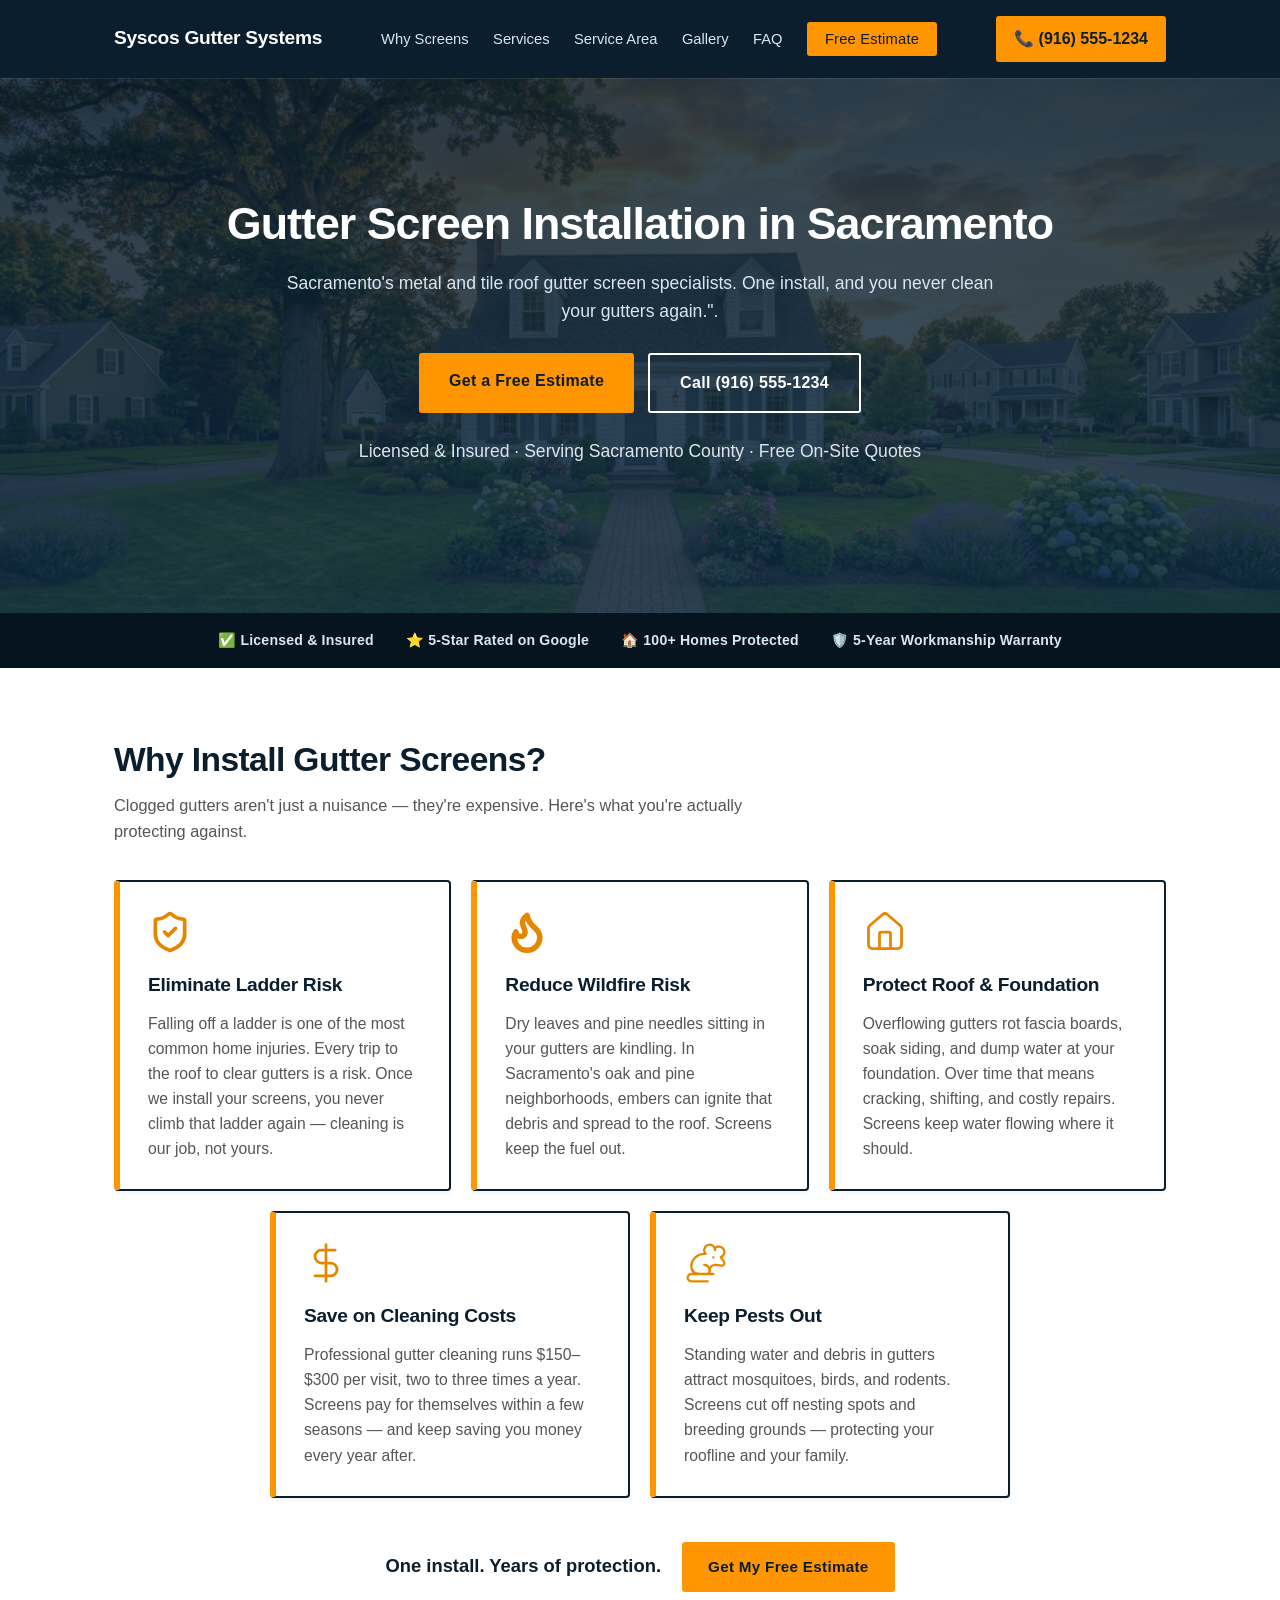
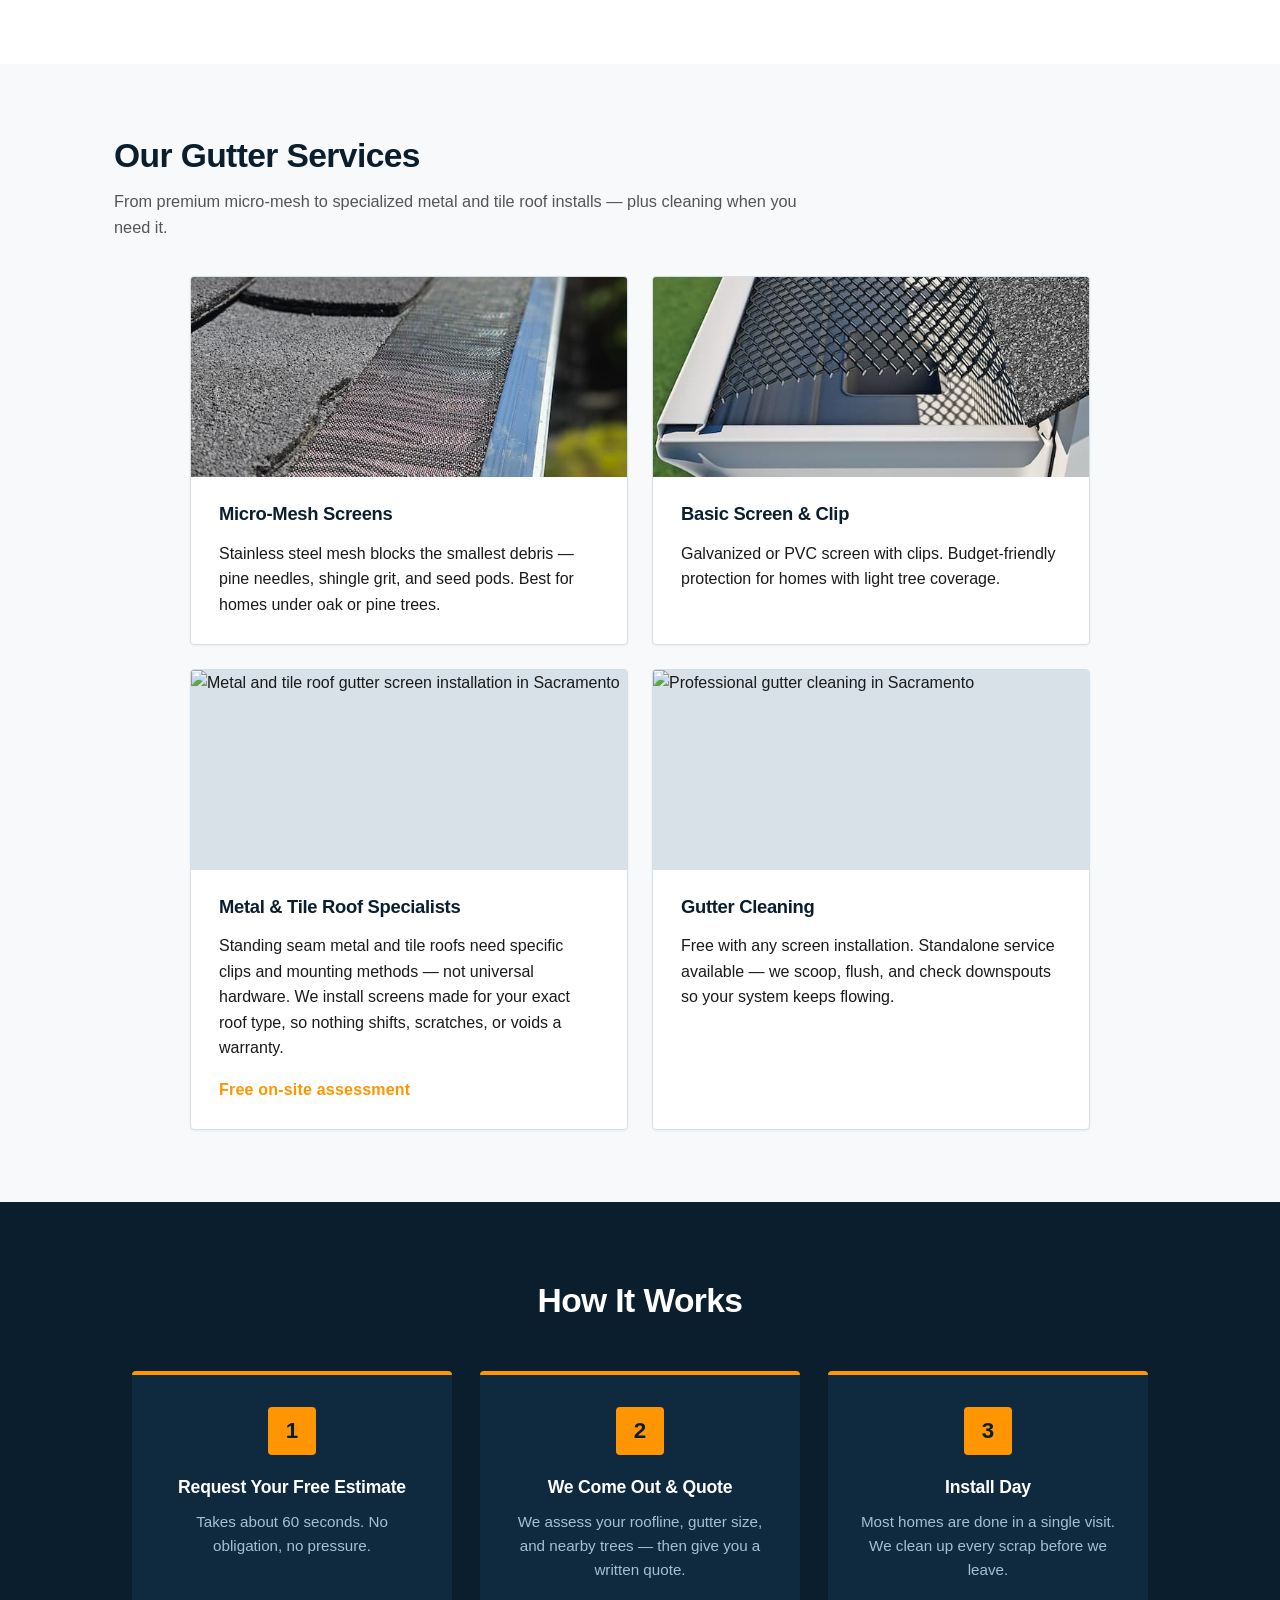
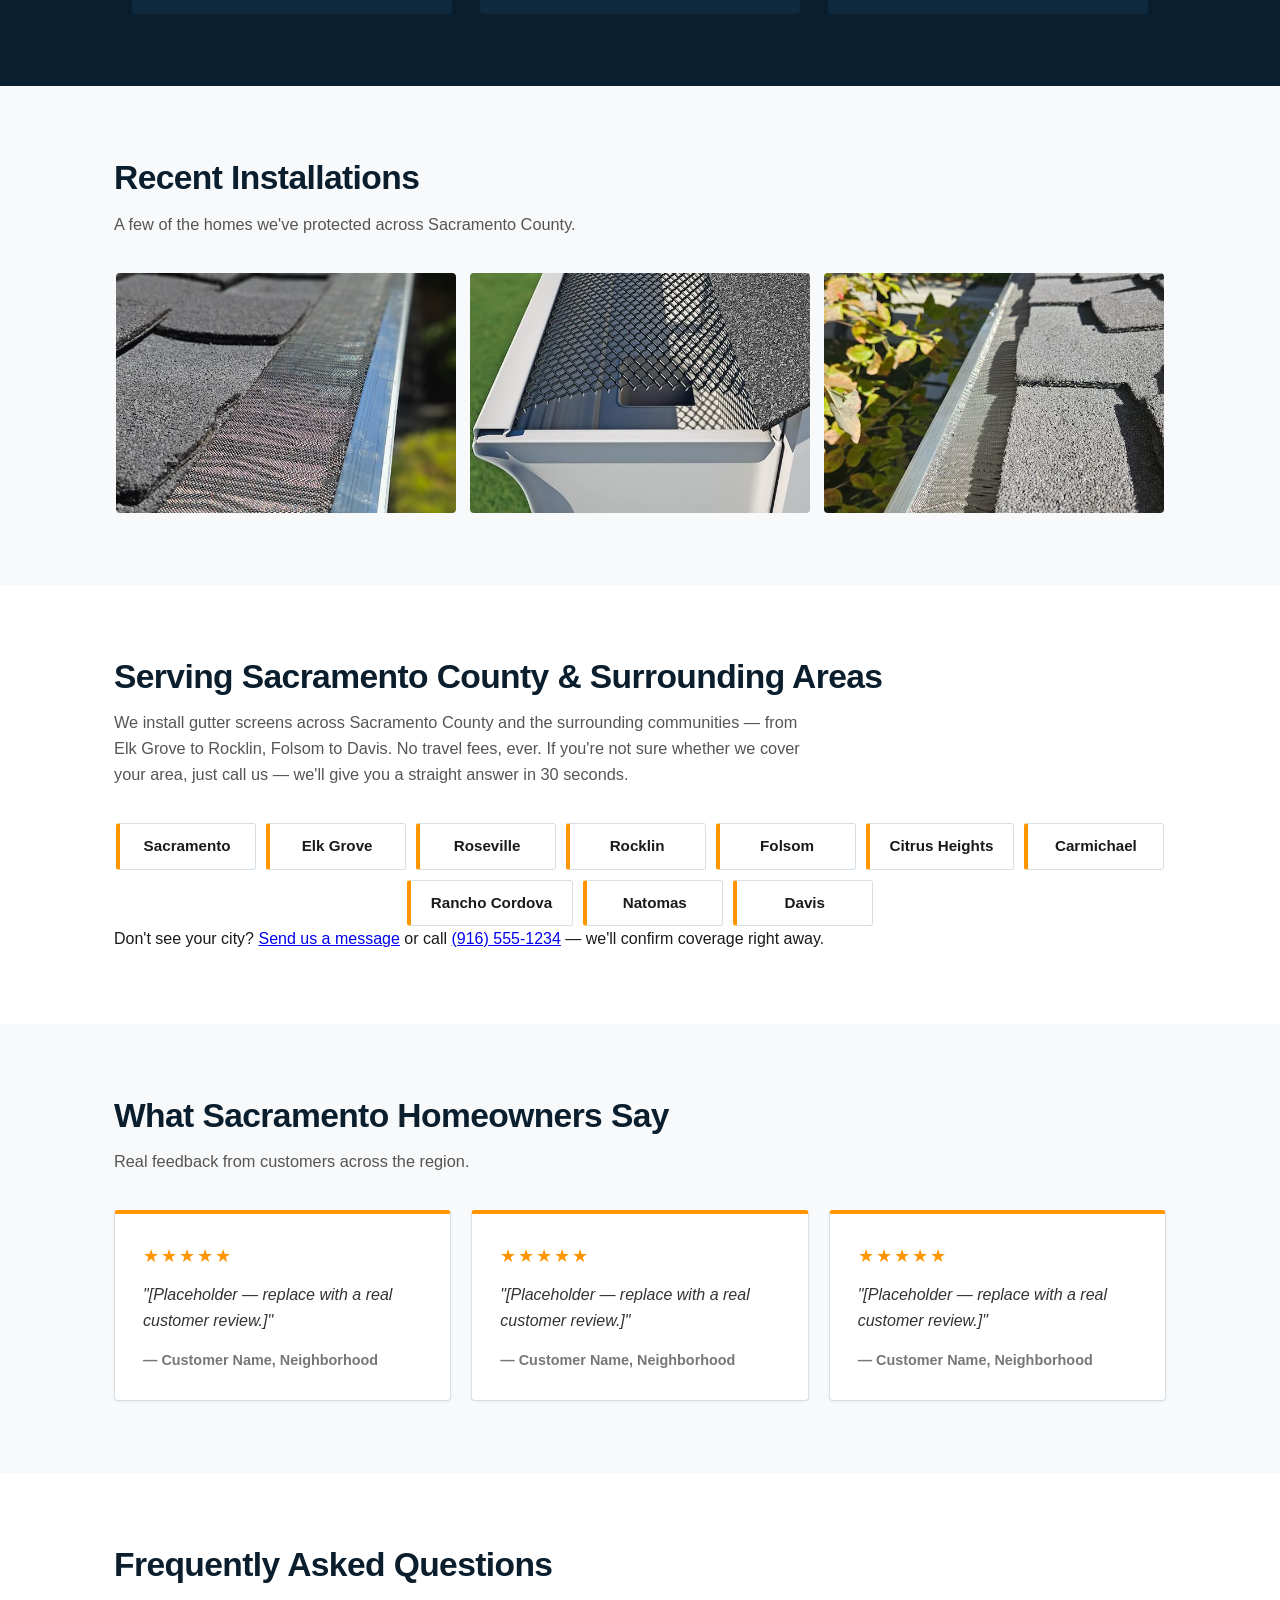
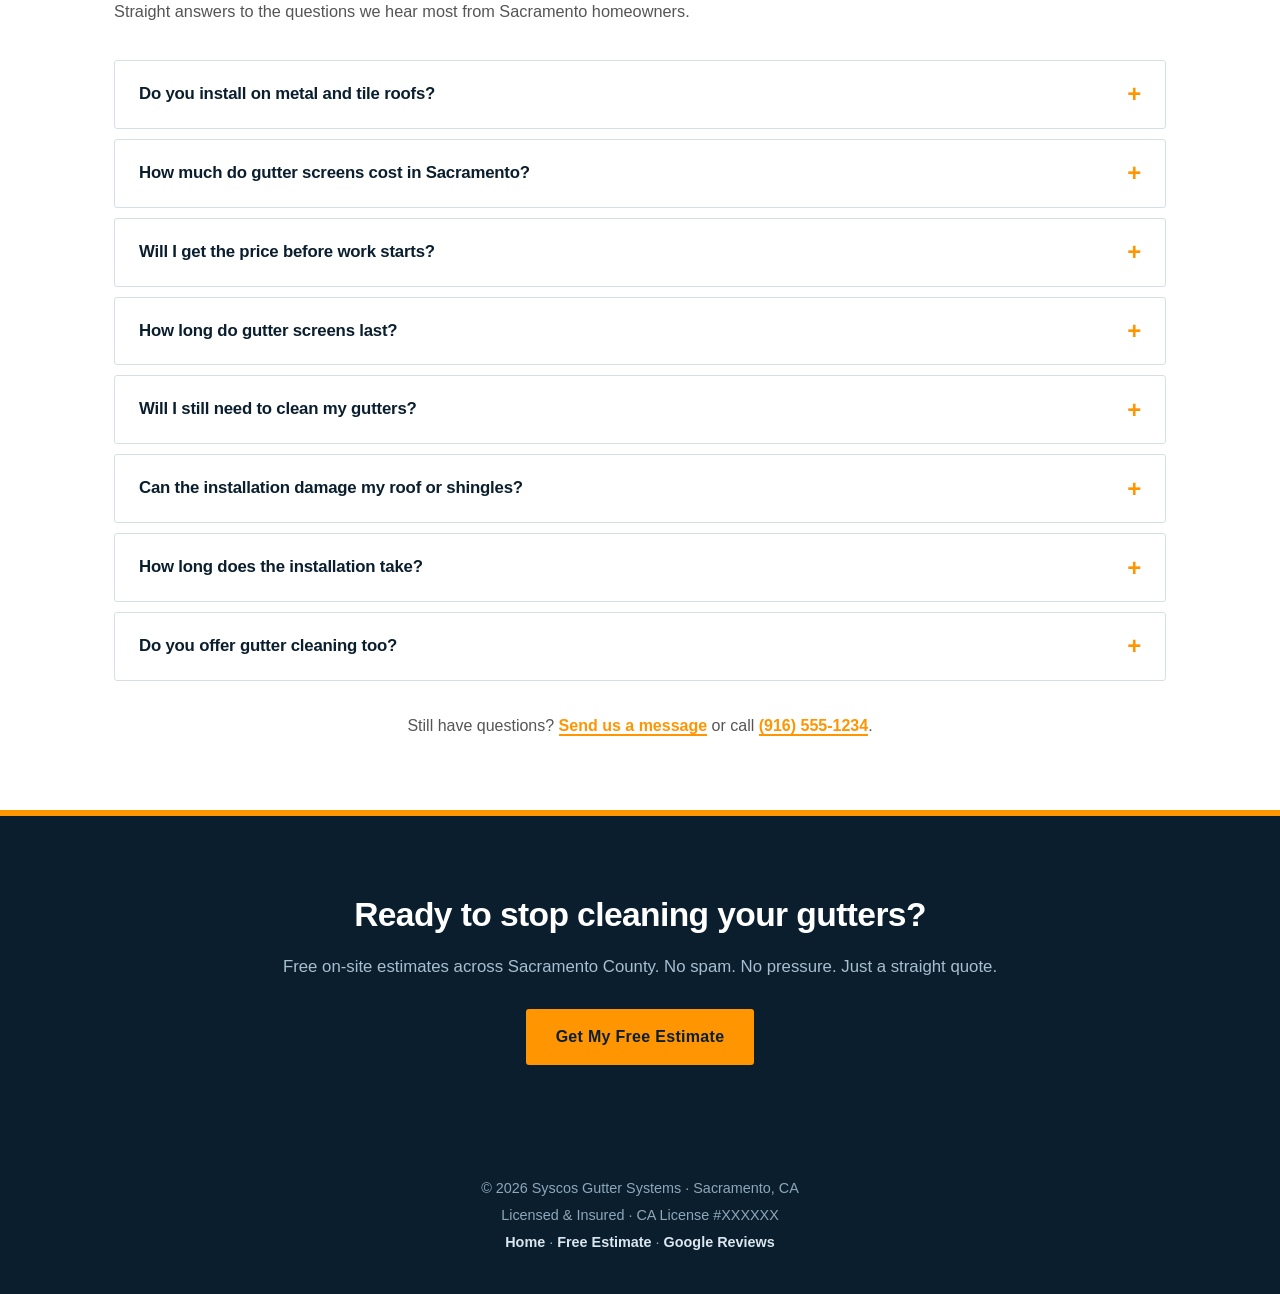
==== index.html @ 9a505b27 "initial commit" ====
<!DOCTYPE html>
<html lang="en">
<head>
  <meta charset="UTF-8">
  <meta name="viewport" content="width=device-width, initial-scale=1.0">

  <title>Gutter Screen Installation Sacramento | Metal &amp; Tile Roof Specialists | Syscos</title>
  <meta name="description" content="Syscos Gutter Systems installs gutter screens on metal and tile roofs across Sacramento, Elk Grove, Roseville &amp; surrounding areas. Plus professional gutter cleaning. Free on-site estimates.">
  <meta name="keywords" content="gutter screens Sacramento, metal roof gutter screens, tile roof gutter guards, gutter screen installation, leaf guard Sacramento, gutter cleaning Sacramento">
  <meta name="author" content="Syscos Gutter Systems">
  <meta name="robots" content="index, follow">
  <link rel="canonical" href="https://syscosguttersystems.com/">

  <meta property="og:type" content="website">
  <meta property="og:title" content="Gutter Screen Installation Sacramento | Syscos Gutter Systems">
  <meta property="og:description" content="Metal &amp; tile roof gutter screen specialists in Sacramento. One install, never clean your gutters again. Free estimates.">
  <meta property="og:url" content="https://syscosguttersystems.com/">
  <meta property="og:image" content="https://syscosguttersystems.com/images/hero.jpg">
  <meta property="og:site_name" content="Syscos Gutter Systems">
  <meta property="og:locale" content="en_US">

  <meta name="twitter:card" content="summary_large_image">
  <meta name="twitter:title" content="Gutter Screen Installation Sacramento | Syscos Gutter Systems">
  <meta name="twitter:description" content="Metal &amp; tile roof gutter screen specialists. Free on-site estimates.">
  <meta name="twitter:image" content="https://syscosguttersystems.com/images/hero.jpg">

  <meta name="geo.region" content="US-CA">
  <meta name="geo.placename" content="Sacramento">
  <meta name="geo.position" content="38.5816;-121.4944">
  <meta name="ICBM" content="38.5816, -121.4944">

  <link rel="icon" type="image/png" href="images/favicon.png">
  <link rel="stylesheet" href="style.css">

  <!-- LocalBusiness + Service schema -->
  <script type="application/ld+json">
  {
    "@context": "https://schema.org",
    "@type": "LocalBusiness",
    "@id": "https://syscosguttersystems.com/#business",
    "name": "Syscos Gutter Systems",
    "description": "Gutter screen installation and gutter cleaning serving Sacramento, Elk Grove, Roseville, Rocklin, Folsom, and surrounding areas. Metal and tile roof specialists.",
    "url": "https://syscosguttersystems.com/",
    "telephone": "+1-916-555-1234",
    "email": "info@syscosguttersystems.com",
    "image": "https://syscosguttersystems.com/images/hero.jpg",
    "priceRange": "$$",
    "address": {
      "@type": "PostalAddress",
      "streetAddress": "PLACEHOLDER ADDRESS",
      "addressLocality": "Sacramento",
      "addressRegion": "CA",
      "postalCode": "95814",
      "addressCountry": "US"
    },
    "geo": {
      "@type": "GeoCoordinates",
      "latitude": 38.5816,
      "longitude": -121.4944
    },
    "areaServed": [
      { "@type": "City", "name": "Sacramento" },
      { "@type": "City", "name": "Elk Grove" },
      { "@type": "City", "name": "Roseville" },
      { "@type": "City", "name": "Rocklin" },
      { "@type": "City", "name": "Folsom" },
      { "@type": "City", "name": "Citrus Heights" },
      { "@type": "City", "name": "Carmichael" },
      { "@type": "City", "name": "Rancho Cordova" },
      { "@type": "City", "name": "Davis" }
    ],
    "openingHoursSpecification": [
      {
        "@type": "OpeningHoursSpecification",
        "dayOfWeek": ["Monday", "Tuesday", "Wednesday", "Thursday", "Friday", "Saturday"],
        "opens": "08:00",
        "closes": "18:00"
      }
    ],
    "hasOfferCatalog": {
      "@type": "OfferCatalog",
      "name": "Gutter Services",
      "itemListElement": [
        {
          "@type": "Offer",
          "itemOffered": {
            "@type": "Service",
            "name": "Micro-Mesh Gutter Screens",
            "description": "Stainless steel micro-mesh gutter screens for heavy tree coverage."
          }
        },
        {
          "@type": "Offer",
          "itemOffered": {
            "@type": "Service",
            "name": "Metal & Tile Roof Gutter Screens",
            "description": "Specialized gutter screen installation for metal and tile roofs."
          }
        },
        {
          "@type": "Offer",
          "itemOffered": {
            "@type": "Service",
            "name": "Gutter Cleaning",
            "description": "Professional gutter cleaning, free with screen installation."
          }
        }
      ]
    }
  }
  </script>

  <!-- FAQ schema -->
  <script type="application/ld+json">
  {
    "@context": "https://schema.org",
    "@type": "FAQPage",
    "mainEntity": [
      {
        "@type": "Question",
        "name": "Do you install on metal and tile roofs?",
        "acceptedAnswer": {
          "@type": "Answer",
          "text": "Yes — metal and tile roofs are our specialty. Standing seam metal and tile roofs need specific clips and mounting methods, not universal hardware. We install screens made for your exact roof type, so nothing shifts, scratches, or voids a warranty. We also install on composition shingle and flat roofs."
        }
      },
      {
        "@type": "Question",
        "name": "How much do gutter screens cost in Sacramento?",
        "acceptedAnswer": {
          "@type": "Answer",
          "text": "Most homes fall between $1,100 and $3,600 total. Basic screen-and-clip runs about $5.50 per linear foot, aluminum guards about $10, and premium micro-mesh about $18. Your on-site quote gives you an exact number."
        }
      },
      {
        "@type": "Question",
        "name": "Will I get the price before work starts?",
        "acceptedAnswer": {
          "@type": "Answer",
          "text": "Yes, always. We give you a written quote on-site before any work begins. If something changes during the job, we stop and talk to you first."
        }
      },
      {
        "@type": "Question",
        "name": "How long do gutter screens last?",
        "acceptedAnswer": {
          "@type": "Answer",
          "text": "Aluminum and stainless micro-mesh screens typically last 15–25 years. Budget screen-and-clip options last around 5–10 years. We use materials rated for Sacramento's heat and sun."
        }
      },
      {
        "@type": "Question",
        "name": "Will I still need to clean my gutters?",
        "acceptedAnswer": {
          "@type": "Answer",
          "text": "You'll never have to scoop leaves out again. You may occasionally need to rinse the top of the screens with a hose — a 15-minute job from the ground, not a ladder-and-bucket afternoon."
        }
      },
      {
        "@type": "Question",
        "name": "Can the installation damage my roof or shingles?",
        "acceptedAnswer": {
          "@type": "Answer",
          "text": "No. Screens attach to the gutter itself using clips, screws, or hidden hangers. Your roof and its warranty stay untouched. On metal and tile roofs we use clips designed specifically for those surfaces."
        }
      },
      {
        "@type": "Question",
        "name": "How long does the installation take?",
        "acceptedAnswer": {
          "@type": "Answer",
          "text": "Most single-family homes are done in a single day. Larger homes or complex rooflines might take two. We clean up every scrap before we leave."
        }
      },
      {
        "@type": "Question",
        "name": "Do you offer gutter cleaning too?",
        "acceptedAnswer": {
          "@type": "Answer",
          "text": "Yes. We clean gutters as a standalone service, and it's included at no extra charge when we install new screens. If you're not ready for screens yet, we can keep your existing gutters clear — scooping, flushing, and checking downspouts."
        }
      }
    ]
  }
  </script>
</head>
<body>

  <!-- ===== HEADER ===== -->
  <header class="site-header">
    <div class="container header-inner">
      <a href="index.html" class="logo">Syscos Gutter Systems</a>
      <nav class="nav">
        <a href="#why">Why Screens</a>
        <a href="#services">Services</a>
        <a href="#areas">Service Area</a>
        <a href="#gallery">Gallery</a>
        <a href="#faq">FAQ</a>
        <a href="estimate.html" class="btn-nav">Free Estimate</a>
      </nav>
      <!-- PHONE: replace with real number -->
      <a href="tel:+19165551234" class="phone-btn">📞 (916) 555-1234</a>
    </div>
  </header>

  <!-- ===== HERO ===== -->
  <section class="hero">
    <div class="container hero-content">
      <h1>Gutter Screen Installation in Sacramento</h1>
      <p>Sacramento's metal and tile roof gutter screen specialists. One install, and you never clean your gutters again.".</p>
      <div class="hero-cta">
        <a href="estimate.html" class="btn-primary">Get a Free Estimate</a>
        <!-- PHONE: replace with real number -->
        <a href="tel:+19165551234" class="btn-secondary">Call (916) 555-1234</a>
      </div>
      <p class="trust-line">Licensed &amp; Insured · Serving Sacramento County · Free On-Site Quotes</p>
    </div>
  </section>

  <!-- ===== TRUST BAR ===== -->
  <section class="trust-bar">
    <div class="container trust-bar-inner">
      <div class="trust-item">✅ Licensed &amp; Insured</div>
      <div class="trust-item">⭐ 5-Star Rated on Google</div>
      <div class="trust-item">🏠 100+ Homes Protected</div>
      <div class="trust-item">🛡️ 5-Year Workmanship Warranty</div>
    </div>
  </section>

  <!-- ===== WHY SCREENS (moved up) ===== -->
  <section id="why" class="section">
    <div class="container">
      <h2>Why Install Gutter Screens?</h2>
      <p class="section-intro">Clogged gutters aren't just a nuisance — they're expensive. Here's what you're actually protecting against.</p>

      <div class="why-grid">

        <div class="why-card">
          <div class="why-icon">
  <img src="images/icon-safety.svg" alt="" width="44" height="44">
</div>
          <h3>Eliminate Ladder Risk</h3>
<p>Falling off a ladder is one of the most common home injuries. Every trip to the roof to clear gutters is a risk. Once we install your screens, you never climb that ladder again — cleaning is our job, not yours.</p>
        </div>

        <div class="why-card">
          <div class="why-icon">
  <img src="images/icon-fire.svg" alt="" width="44" height="44">
</div>
          <h3>Reduce Wildfire Risk</h3>
          <p>Dry leaves and pine needles sitting in your gutters are kindling. In Sacramento's oak and pine neighborhoods, embers can ignite that debris and spread to the roof. Screens keep the fuel out.</p>
        </div>

        <div class="why-card">
          <div class="why-icon">
  <img src="images/icon-home.svg" alt="" width="44" height="44">
</div>
          <h3>Protect Roof &amp; Foundation</h3>
          <p>Overflowing gutters rot fascia boards, soak siding, and dump water at your foundation. Over time that means cracking, shifting, and costly repairs. Screens keep water flowing where it should.</p>
        </div>

        <div class="why-card">
         <div class="why-icon">
  <img src="images/icon-money.svg" alt="" width="44" height="44">
</div>
          <h3>Save on Cleaning Costs</h3>
          <p>Professional gutter cleaning runs $150–$300 per visit, two to three times a year. Screens pay for themselves within a few seasons — and keep saving you money every year after.</p>
        </div>

        <div class="why-card">
          <div class="why-icon">
  <img src="images/icon-pests.svg" alt="" width="44" height="44">
</div>
          <h3>Keep Pests Out</h3>
          <p>Standing water and debris in gutters attract mosquitoes, birds, and rodents. Screens cut off nesting spots and breeding grounds — protecting your roofline and your family.</p>
        </div>

      </div>

      <p class="why-closer">
        One install. Years of protection.
        <a href="estimate.html" class="btn-primary why-cta">Get My Free Estimate</a>
      </p>
    </div>
  </section>

  <!-- ===== SERVICES ===== -->
  <section id="services" class="section alt">
    <div class="container">
      <h2>Our Gutter Services</h2>
      <p class="section-intro">From premium micro-mesh to specialized metal and tile roof installs — plus cleaning when you need it.</p>

      <div class="cards">

        <div class="card">
          <div class="card-image">
            <img src="images/install-1.jpg" alt="Micro-mesh gutter screen installation on a Sacramento home">
          </div>
          <h3>Micro-Mesh Screens</h3>
          <p>Stainless steel mesh blocks the smallest debris — pine needles, shingle grit, and seed pods. Best for homes under oak or pine trees.</p>
          <!-- PRICE: adjust to your real rate -->
          <p class="price"></p>
        </div>



        <div class="card">
          <div class="card-image">
            <img src="images/install-3.jpg" alt="Basic gutter screen and clip installation in Sacramento">
          </div>
          <h3>Basic Screen &amp; Clip</h3>
          <p>Galvanized or PVC screen with clips. Budget-friendly protection for homes with light tree coverage.</p>
          <p class="price"></p>
        </div>

        <div class="card">
          <div class="card-image">
            <img src="images/install-4.jpg" alt="Metal and tile roof gutter screen installation in Sacramento">
          </div>
          <h3>Metal &amp; Tile Roof Specialists</h3>
          <p>Standing seam metal and tile roofs need specific clips and mounting methods — not universal hardware. We install screens made for your exact roof type, so nothing shifts, scratches, or voids a warranty.</p>
          <p class="price">Free on-site assessment</p>
        </div>

        <div class="card">
          <div class="card-image">
            <img src="images/cleaning.jpg" alt="Professional gutter cleaning in Sacramento">
          </div>
          <h3>Gutter Cleaning</h3>
          <p>Free with any screen installation. Standalone service available — we scoop, flush, and check downspouts so your system keeps flowing.</p>
          <!-- PRICE: adjust to your real rate -->
          <p class="price"></p>
        </div>

      </div>
    </div>
  </section>

  <!-- ===== 3 SIMPLE STEPS ===== -->
  <section class="steps-band">
    <div class="container">
      <h2>How It Works</h2>
      <div class="steps-grid">
        <div class="step">
          <div class="step-number">1</div>
          <h3>Request Your Free Estimate</h3>
          <p>Takes about 60 seconds. No obligation, no pressure.</p>
        </div>
        <div class="step">
          <div class="step-number">2</div>
          <h3>We Come Out &amp; Quote</h3>
          <p>We assess your roofline, gutter size, and nearby trees — then give you a written quote.</p>
        </div>
        <div class="step">
          <div class="step-number">3</div>
          <h3>Install Day</h3>
          <p>Most homes are done in a single visit. We clean up every scrap before we leave.</p>
        </div>
      </div>
    </div>
  </section>

  <!-- ===== GALLERY ===== -->
  <section id="gallery" class="section alt">
    <div class="container">
      <h2>Recent Installations</h2>
      <p class="section-intro">A few of the homes we've protected across Sacramento County.</p>
      <div class="gallery-grid">
        <div class="gallery-item">
          <img src="images/install-1.jpg" alt="Gutter screen installation on a Sacramento home">
        </div>
        <div class="gallery-item">
          <img src="images/install-3.jpg" alt="Two-story home with new gutter screens in Roseville">
        </div>
          <div class="gallery-item">
    <img src="images/install-5.jpg" alt="Metal roof gutter screen installation in Sacramento">
  </div>
</div>
  </section>

  <!-- ===== SERVICE AREA ===== -->
  <section id="areas" class="section">
  <div class="container">
    <h2>Serving Sacramento County &amp; Surrounding Areas</h2>
    <p class="section-intro">
      We install gutter screens across Sacramento County and the surrounding communities — from Elk Grove to Rocklin, Folsom to Davis. No travel fees, ever. If you're not sure whether we cover your area, just call us — we'll give you a straight answer in 30 seconds.
    </p>

    <ul class="area-list">
      <li>Sacramento</li>
      <li>Elk Grove</li>
      <li>Roseville</li>
      <li>Rocklin</li>
      <li>Folsom</li>
      <li>Citrus Heights</li>
      <li>Carmichael</li>
      <li>Rancho Cordova</li>
      <li>Natomas</li>
      <li>Davis</li>
    </ul>

    <p class="area-closer">
      Don't see your city? <a href="estimate.html">Send us a message</a> or call <a href="tel:+19165551234">(916) 555-1234</a> — we'll confirm coverage right away.
    </p>
  </div>
  </section>

  <!-- ===== TESTIMONIALS ===== -->
  <section id="testimonials" class="section alt">
    <div class="container">
      <h2>What Sacramento Homeowners Say</h2>
      <p class="section-intro">Real feedback from customers across the region.</p>
      <div class="testimonial-grid">

        <div class="testimonial">
          <p class="stars">★★★★★</p>
          <p class="quote">"[Placeholder — replace with a real customer review.]"</p>
          <p class="reviewer">— Customer Name, Neighborhood</p>
        </div>

        <div class="testimonial">
          <p class="stars">★★★★★</p>
          <p class="quote">"[Placeholder — replace with a real customer review.]"</p>
          <p class="reviewer">— Customer Name, Neighborhood</p>
        </div>

        <div class="testimonial">
          <p class="stars">★★★★★</p>
          <p class="quote">"[Placeholder — replace with a real customer review.]"</p>
          <p class="reviewer">— Customer Name, Neighborhood</p>
        </div>

      </div>
    </div>
  </section>

  <!-- ===== FAQ ===== -->
  <section id="faq" class="section">
    <div class="container">
      <h2>Frequently Asked Questions</h2>
      <p class="section-intro">Straight answers to the questions we hear most from Sacramento homeowners.</p>

      <div class="faq-list">
        <details class="faq-item">
          <summary>Do you install on metal and tile roofs?</summary>
          <p>Yes — metal and tile roofs are our specialty. Standing seam metal and tile roofs need specific clips and mounting methods, not universal hardware. We install screens made for your exact roof type, so nothing shifts, scratches, or voids a warranty. We also install on composition shingle and flat roofs.</p>
        </details>
       <details class="faq-item">
  <summary>How much do gutter screens cost in Sacramento?</summary>
  <p>Most homes fall between $800 and $3,000 total, depending on the screen type and how many linear feet of gutter you have. Basic screen-and-clip runs about $5.50 per linear foot, and premium micro-mesh about $18. Your on-site quote gives you an exact number.</p>
</details>
        <details class="faq-item">
          <summary>Will I get the price before work starts?</summary>
          <p>Yes, always. We give you a written quote on-site before any work begins. If something changes during the job, we stop and talk to you first.</p>
        </details>
        <details class="faq-item">
          <summary>How long do gutter screens last?</summary>
          <p>Aluminum and stainless micro-mesh screens typically last 15–25 years. Budget screen-and-clip options last around 5–10 years. We use materials rated for Sacramento's heat and sun.</p>
        </details>
        <details class="faq-item">
          <summary>Will I still need to clean my gutters?</summary>
          <p>You'll never have to scoop leaves out again. You may occasionally need to rinse the top of the screens with a hose — a 15-minute job from the ground, not a ladder-and-bucket afternoon.</p>
        </details>
        <details class="faq-item">
          <summary>Can the installation damage my roof or shingles?</summary>
          <p>No. Screens attach to the gutter itself using clips, screws, or hidden hangers. Your roof and its warranty stay untouched. On metal and tile roofs we use clips designed specifically for those surfaces.</p>
        </details>
        <details class="faq-item">
          <summary>How long does the installation take?</summary>
          <p>Most single-family homes are done in a single day. Larger homes or complex rooflines might take two. We clean up every scrap before we leave.</p>
        </details>
        <details class="faq-item">
          <summary>Do you offer gutter cleaning too?</summary>
          <p>Yes. We clean gutters as a standalone service, and it's included at no extra charge when we install new screens. If you're not ready for screens yet, we can keep your existing gutters clear — scooping, flushing, and checking downspouts.</p>
        </details>
      </div>

      <p class="faq-closer">
        Still have questions? <a href="estimate.html">Send us a message</a> or call <a href="tel:+19165551234">(916) 555-1234</a>.
      </p>
    </div>
  </section>

  <!-- ===== CTA BAND ===== -->
  <section class="cta-band">
    <div class="container">
      <h2>Ready to stop cleaning your gutters?</h2>
      <p>Free on-site estimates across Sacramento County. No spam. No pressure. Just a straight quote.</p>
      <a href="estimate.html" class="btn-primary">Get My Free Estimate</a>
    </div>
  </section>

  <!-- ===== FOOTER ===== -->
  <footer class="site-footer">
    <div class="container">
      <p>&copy; 2026 Syscos Gutter Systems · Sacramento, CA</p>
      <p>Licensed &amp; Insured · CA License #XXXXXX</p>
      <p class="footer-links">
        <a href="index.html">Home</a> ·
        <a href="estimate.html">Free Estimate</a> ·
        <!-- Replace with real Google Business Profile URL when ready -->
        <a href="#" target="_blank" rel="noopener">Google Reviews</a>
      </p>
    </div>
  </footer>

  <!-- ===== STICKY MOBILE CALL BAR ===== -->
  <div class="mobile-call-bar" id="mobileCallBar">
    <!-- PHONE: replace with real number -->
    <a href="tel:+19165551234" class="call-btn">📞 Call Now</a>
    <a href="estimate.html" class="estimate-btn">Get Estimate</a>
  </div>

  <script src="script.js"></script>

  <!-- ===== ANALYTICS PLACEHOLDER =====
       When ready, paste your Google Analytics snippet here and uncomment.
       <script async src="https://www.googletagmanager.com/gtag/js?id=G-XXXXXXXXXX"></script>
       <script>
         window.dataLayer = window.dataLayer || [];
         function gtag(){dataLayer.push(arguments);}
         gtag('js', new Date());
         gtag('config', 'G-XXXXXXXXXX');
       </script>
  -->
</body>
</html>
---- style.css ----
/* ============================================
   SYSCOS GUTTER SYSTEMS — Main Stylesheet
   Bold contractor treatment
   ============================================ */

/* --- Base Reset & Typography --- */
* {
  margin: 0;
  padding: 0;
  box-sizing: border-box;
}

body {
  font-family: -apple-system, BlinkMacSystemFont, "Segoe UI", Roboto, Arial, sans-serif;
  color: #1a1a1a;
  line-height: 1.6;
  padding-bottom: 0;
}

.container {
  max-width: 1100px;
  margin: 0 auto;
  padding: 0 24px;
}

img {
  max-width: 100%;
  display: block;
}

a {
  transition: all 0.15s ease;
}

/* --- Header --- */
.site-header {
  background: #0a1e2e;
  color: #fff;
  position: sticky;
  top: 0;
  z-index: 100;
  box-shadow: 0 1px 0 rgba(255,255,255,0.08);
}

.header-inner {
  display: flex;
  justify-content: space-between;
  align-items: center;
  padding: 16px 24px;
}

.logo {
  font-weight: 800;
  font-size: 1.2rem;
  color: #fff;
  text-decoration: none;
  letter-spacing: -0.3px;
}

.nav a {
  color: #dbe6ef;
  text-decoration: none;
  margin: 0 10px;
  font-size: 0.92rem;
  font-weight: 500;
}

.nav a:hover { color: #ff9500; }

.btn-nav {
  background: #ff9500;
  color: #0a1e2e !important;
  padding: 9px 18px;
  border-radius: 3px;
  font-weight: 800;
  letter-spacing: 0.2px;
}

.phone-btn {
  background: #ff9500;
  color: #0a1e2e;
  padding: 10px 18px;
  border-radius: 3px;
  font-weight: 800;
  text-decoration: none;
  white-space: nowrap;
}

/* --- Hero --- */
.hero {
  background-image:
    linear-gradient(rgba(10, 30, 46, 0.82), rgba(15, 45, 70, 0.82)),
    url('images/hero.jpg');
  background-size: cover;
  background-position: center;
  background-color: #0a1e2e;
  color: #fff;
  padding: 120px 0;
  text-align: center;
}

.hero h1 {
  font-size: 2.8rem;
  margin-bottom: 20px;
  line-height: 1.15;
  font-weight: 800;
  letter-spacing: -1px;
}

.hero p {
  font-size: 1.1rem;
  max-width: 720px;
  margin: 0 auto 28px;
  color: #dbe6ef;
}

.hero-cta {
  display: flex;
  gap: 14px;
  justify-content: center;
  flex-wrap: wrap;
  margin-bottom: 24px;
}

.trust-line {
  font-size: 0.9rem;
  color: #8fa7ba;
  font-weight: 500;
}

/* --- Buttons --- */
.btn-primary {
  background: #ff9500;
  color: #0a1e2e;
  padding: 15px 30px;
  border-radius: 3px;
  font-weight: 800;
  text-decoration: none;
  border: none;
  cursor: pointer;
  font-size: 1rem;
  display: inline-block;
  letter-spacing: 0.3px;
}

.btn-primary:hover { background: #e58600; }

.btn-secondary {
  background: transparent;
  color: #fff;
  padding: 15px 30px;
  border: 2px solid #fff;
  border-radius: 3px;
  font-weight: 800;
  text-decoration: none;
  display: inline-block;
  letter-spacing: 0.3px;
}

.btn-secondary:hover { background: #fff; color: #0a1e2e; }

/* --- Trust Bar --- */
.trust-bar {
  background: #05141f;
  color: #dbe6ef;
  padding: 16px 0;
  font-size: 0.88rem;
}

.trust-bar-inner {
  display: flex;
  flex-wrap: wrap;
  justify-content: center;
  gap: 12px 32px;
  text-align: center;
}

.trust-item {
  font-weight: 600;
  white-space: nowrap;
  letter-spacing: 0.2px;
}

/* --- Sections --- */
.section { padding: 72px 0; }
.section.alt { background: #f7f9fb; }

.section h2 {
  font-size: 2.1rem;
  margin-bottom: 12px;
  color: #0a1e2e;
  line-height: 1.2;
  font-weight: 800;
  letter-spacing: -0.6px;
}

.section-intro {
  color: #555;
  margin-bottom: 36px;
  max-width: 700px;
  font-size: 1.02rem;
}

/* --- Why Section --- */
.why-grid {
  display: flex;
  flex-wrap: wrap;
  justify-content: center;
  gap: 20px;
  margin-top: 32px;
}

.why-card {
  background: #fff;
  border: 2px solid #0a1e2e;
  border-left: 6px solid #ff9500;
  border-radius: 4px;
  padding: 28px;
  box-shadow: 0 2px 4px rgba(10, 30, 46, 0.06);
  flex: 1 1 300px;
  max-width: 360px;
  transition: transform 0.15s ease, box-shadow 0.15s ease;
}

.why-card:hover {
  transform: translateY(-3px);
  box-shadow: 0 8px 18px rgba(10, 30, 46, 0.14);
}

.why-icon {
  margin-bottom: 16px;
  line-height: 1;
  height: 44px;
  display: flex;
  align-items: center;
}

.why-icon img {
  width: 44px;
  height: 44px;
  display: block;
}

.why-card h3 {
  color: #0a1e2e;
  margin-bottom: 10px;
  font-size: 1.2rem;
  font-weight: 800;
  letter-spacing: -0.3px;
}

.why-card p {
  color: #555;
  font-size: 0.98rem;
}

.why-closer {
  margin-top: 44px;
  text-align: center;
  font-size: 1.15rem;
  font-weight: 700;
  color: #0a1e2e;
}

.why-cta {
  margin-left: 16px;
  font-size: 0.95rem;
  padding: 13px 26px;
}

/* --- Services Grid --- */
.cards {
  display: grid;
  grid-template-columns: repeat(2, 1fr);
  gap: 24px;
  max-width: 900px;
  margin: 0 auto;
}

.cards .card {
  width: 100%;
}

.card {
  background: #fff;
  border: 1px solid #d6dee6;
  border-radius: 4px;
  overflow: hidden;
  box-shadow: 0 1px 3px rgba(0,0,0,0.05);
  transition: transform 0.15s ease, box-shadow 0.15s ease;
}

.card:hover {
  transform: translateY(-2px);
  box-shadow: 0 6px 14px rgba(10, 30, 46, 0.1);
}

.card-image {
  height: 200px;
  background: #d8e0e8;
  overflow: hidden;
}

.card-image img {
  width: 100%;
  height: 100%;
  object-fit: cover;
}

.card h3,
.card p {
  padding: 0 28px;
}

.card h3 {
  color: #0a1e2e;
  margin-top: 22px;
  margin-bottom: 12px;
  font-weight: 800;
  letter-spacing: -0.3px;
  font-size: 1.15rem;
}

.card .price {
  margin-top: 16px;
  margin-bottom: 26px;
  font-weight: 800;
  color: #ff9500;
  letter-spacing: 0.2px;
}

/* --- Steps Band --- */
.steps-band {
  background: #0a1e2e;
  padding: 72px 0;
  color: #fff;
}

.steps-band h2 {
  font-size: 2.1rem;
  color: #fff;
  text-align: center;
  margin-bottom: 44px;
  font-weight: 800;
  letter-spacing: -0.6px;
}

.steps-grid {
  display: flex;
  flex-wrap: wrap;
  justify-content: center;
  gap: 28px;
}

.step {
  flex: 1 1 260px;
  max-width: 320px;
  background: #0f2a3f;
  border-radius: 4px;
  padding: 32px 28px;
  text-align: center;
  border-top: 4px solid #ff9500;
}

.step-number {
  width: 48px;
  height: 48px;
  border-radius: 4px;
  background: #ff9500;
  color: #0a1e2e;
  font-weight: 800;
  font-size: 1.4rem;
  display: flex;
  align-items: center;
  justify-content: center;
  margin: 0 auto 18px;
}

.step h3 {
  color: #fff;
  font-size: 1.1rem;
  margin-bottom: 8px;
  font-weight: 800;
  letter-spacing: -0.2px;
}

.step p {
  color: #a8bfd1;
  font-size: 0.95rem;
}

/* --- Gallery --- */
.gallery-grid {
  display: flex;
  flex-wrap: wrap;
  justify-content: center;
  gap: 14px;
}

.gallery-item {
  flex: 1 1 260px;
  max-width: 340px;
  height: 240px;
  background: #d8e0e8;
  border-radius: 4px;
  overflow: hidden;
}

.gallery-item img {
  width: 100%;
  height: 100%;
  object-fit: cover;
}

/* --- Service Area --- */
.area-list {
  display: flex;
  flex-wrap: wrap;
  justify-content: center;
  gap: 10px;
  list-style: none;
}

.area-list li {
  padding: 10px 20px;
  background: #fff;
  border: 1px solid #d6dee6;
  border-left: 4px solid #ff9500;
  border-radius: 3px;
  font-weight: 600;
  min-width: 140px;
  text-align: center;
  font-size: 0.95rem;
}

/* --- Testimonials --- */
.testimonial-grid {
  display: flex;
  flex-wrap: wrap;
  justify-content: center;
  gap: 20px;
}

.testimonial {
  flex: 1 1 300px;
  max-width: 360px;
  background: #fff;
  border: 1px solid #d6dee6;
  border-radius: 4px;
  padding: 28px;
  box-shadow: 0 1px 3px rgba(0,0,0,0.05);
  border-top: 4px solid #ff9500;
}

.stars {
  color: #ff9500;
  font-size: 1.1rem;
  margin-bottom: 12px;
  letter-spacing: 2px;
}

.quote {
  color: #333;
  font-style: italic;
  margin-bottom: 16px;
}

.reviewer {
  color: #777;
  font-size: 0.9rem;
  font-weight: 700;
}

/* --- FAQ --- */
.faq-list {
  display: flex;
  flex-direction: column;
  gap: 10px;
  margin-top: 32px;
}

.faq-item {
  background: #fff;
  border: 1px solid #d6dee6;
  border-radius: 3px;
  overflow: hidden;
}

.faq-item summary {
  padding: 20px 24px;
  font-weight: 700;
  color: #0a1e2e;
  font-size: 1.05rem;
  cursor: pointer;
  list-style: none;
  position: relative;
  padding-right: 56px;
  letter-spacing: -0.2px;
}

.faq-item summary::-webkit-details-marker { display: none; }

.faq-item summary::after {
  content: "+";
  position: absolute;
  right: 24px;
  top: 50%;
  transform: translateY(-50%);
  font-size: 1.5rem;
  color: #ff9500;
  font-weight: 800;
}

.faq-item[open] summary::after { content: "−"; }

.faq-item p {
  padding: 0 24px 20px;
  color: #555;
  font-size: 0.98rem;
}

.faq-closer {
  margin-top: 32px;
  text-align: center;
  color: #555;
}

.faq-closer a {
  color: #ff9500;
  text-decoration: none;
  font-weight: 700;
  border-bottom: 2px solid #ff9500;
}

/* --- CTA Band --- */
.cta-band {
  background: #0a1e2e;
  color: #fff;
  text-align: center;
  padding: 72px 0;
  border-top: 6px solid #ff9500;
}

.cta-band h2 {
  color: #fff;
  font-size: 2.1rem;
  margin-bottom: 12px;
  font-weight: 800;
  letter-spacing: -0.6px;
}

.cta-band p {
  color: #a8bfd1;
  margin-bottom: 28px;
  font-size: 1.05rem;
}

/* --- Estimate Page --- */
.estimate-hero {
  background-image:
    linear-gradient(rgba(10, 30, 46, 0.9), rgba(15, 45, 70, 0.9)),
    url('images/hero.jpg');
  background-size: cover;
  background-position: center;
  background-color: #0a1e2e;
  color: #fff;
  padding: 60px 0;
  text-align: center;
  border-bottom: 4px solid #ff9500;
}

.estimate-hero h1 {
  font-size: 2.3rem;
  margin-bottom: 12px;
  font-weight: 800;
  letter-spacing: -0.8px;
}

.estimate-hero p {
  color: #dbe6ef;
  max-width: 600px;
  margin: 0 auto;
  font-size: 1.05rem;
}

.estimate-layout {
  display: grid;
  grid-template-columns: 1fr 340px;
  gap: 48px;
  align-items: start;
}

.estimate-form-wrap {
  background: #fff;
  border: 1px solid #d6dee6;
  border-radius: 4px;
  padding: 36px;
  box-shadow: 0 2px 6px rgba(10, 30, 46, 0.06);
}

.estimate-form-wrap h2 {
  font-size: 1.5rem;
  color: #0a1e2e;
  margin-bottom: 6px;
  font-weight: 800;
  letter-spacing: -0.3px;
}

.estimate-note {
  color: #777;
  font-size: 0.95rem;
  margin-bottom: 24px;
}

/* --- Forms --- */
.quote-form {
  display: flex;
  flex-direction: column;
  gap: 8px;
}

.quote-form label {
  display: block;
  font-size: 0.9rem;
  font-weight: 700;
  color: #0a1e2e;
  margin-top: 8px;
  margin-bottom: 4px;
}

.quote-form input,
.quote-form select,
.quote-form textarea {
  padding: 14px;
  border: 2px solid #c8d4de;
  border-radius: 3px;
  font-size: 1rem;
  font-family: inherit;
  background: #fff;
}

.quote-form input:focus,
.quote-form select:focus,
.quote-form textarea:focus {
  outline: none;
  border-color: #ff9500;
  box-shadow: 0 0 0 3px rgba(255, 149, 0, 0.15);
}

.quote-form .btn-primary {
  margin-top: 16px;
}

.form-reassurance {
  font-size: 0.85rem;
  color: #888;
  text-align: center;
  margin-top: 8px;
}

/* --- Estimate Sidebar --- */
.estimate-sidebar {
  display: flex;
  flex-direction: column;
  gap: 20px;
}

.sidebar-card {
  background: #f7f9fb;
  border-left: 5px solid #ff9500;
  border-radius: 3px;
  padding: 24px;
}

.sidebar-card h3 {
  color: #0a1e2e;
  font-size: 1.05rem;
  margin-bottom: 12px;
  font-weight: 800;
  letter-spacing: -0.2px;
}

.sidebar-card p {
  color: #555;
  font-size: 0.95rem;
  margin-bottom: 8px;
}

.steps {
  padding-left: 20px;
  color: #555;
  font-size: 0.95rem;
}

.steps li { margin-bottom: 8px; }

.sidebar-phone {
  display: block;
  font-size: 1.4rem;
  font-weight: 800;
  color: #0a1e2e;
  text-decoration: none;
  margin: 8px 0 4px;
  letter-spacing: -0.3px;
}

.sidebar-phone:hover { color: #ff9500; }

.sidebar-text {
  display: inline-block;
  color: #ff9500;
  font-weight: 700;
  text-decoration: none;
  margin-bottom: 8px;
  font-size: 0.95rem;
}

.sidebar-text:hover { color: #e58600; }

.sidebar-hours {
  font-size: 0.85rem;
  color: #888;
}

.sidebar-bullets {
  list-style: none;
  color: #555;
  font-size: 0.92rem;
}

.sidebar-bullets li {
  padding: 4px 0;
}

.sidebar-testimonial .quote {
  font-size: 0.9rem;
  margin-bottom: 10px;
}

/* --- Footer --- */
.site-footer {
  background: #0a1e2e;
  color: #8fa7ba;
  text-align: center;
  padding: 36px 0;
  font-size: 0.9rem;
}

.site-footer p { margin: 4px 0; }

.footer-links a {
  color: #dbe6ef;
  text-decoration: none;
  font-weight: 600;
}

.footer-links a:hover { color: #ff9500; }

/* --- Sticky Mobile Call Bar --- */
.mobile-call-bar {
  display: none;
  position: fixed;
  bottom: 0;
  left: 0;
  right: 0;
  background: #0a1e2e;
  padding: 10px 12px;
  gap: 10px;
  z-index: 200;
  box-shadow: 0 -2px 12px rgba(0,0,0,0.2);
  border-top: 3px solid #ff9500;
}

.mobile-call-bar a {
  flex: 1;
  text-align: center;
  padding: 13px;
  border-radius: 3px;
  font-weight: 800;
  text-decoration: none;
  font-size: 0.95rem;
  letter-spacing: 0.2px;
}

.mobile-call-bar .call-btn {
  background: #ff9500;
  color: #0a1e2e;
}

.mobile-call-bar .estimate-btn {
  background: transparent;
  color: #fff;
  border: 2px solid #fff;
}

.mobile-call-bar.hidden {
  transform: translateY(100%);
  transition: transform 0.2s ease;
}

/* --- Mobile --- */
@media (max-width: 900px) {
  .estimate-layout {
    grid-template-columns: 1fr;
    gap: 32px;
  }

  .estimate-form-wrap {
    padding: 24px;
  }

  .estimate-hero h1 {
    font-size: 1.8rem;
  }

  .cards {
    grid-template-columns: 1fr;
    max-width: 420px;
  }
}

@media (max-width: 768px) {
  body {
    padding-bottom: 76px;
  }

  .header-inner {
    flex-wrap: wrap;
    gap: 12px;
    justify-content: space-between;
  }

  .nav {
    display: none;
  }

  .hero {
    padding: 80px 0;
    background-position: center top;
  }

  .hero h1 {
    font-size: 1.9rem;
    letter-spacing: -0.6px;
  }

  .hero p { font-size: 1rem; }

  .section h2 { font-size: 1.7rem; }
  .cta-band h2 { font-size: 1.7rem; }
  .steps-band h2 { font-size: 1.7rem; }

  .why-closer {
    font-size: 1rem;
  }

  .why-cta {
    display: block;
    margin: 16px auto 0;
    max-width: 260px;
  }

  .cards {
    grid-template-columns: 1fr;
    max-width: 100%;
  }

  .area-list {
    display: grid;
    grid-template-columns: repeat(2, 1fr);
    gap: 10px;
    max-width: 440px;
    margin: 0 auto;
  }

  .area-list li {
    min-width: 0;
    padding: 10px 12px;
    font-size: 0.9rem;
  }

  .mobile-call-bar {
    display: flex;
  }
  .area-closer {
  margin-top: 28px;
  text-align: center;
  color: #555;
  font-size: 0.95rem;
}

.area-closer a {
  color: #ff9500;
  text-decoration: none;
  font-weight: 700;
  border-bottom: 2px solid #ff9500;
}

.area-closer a:hover {
  color: #e58600;
}
}
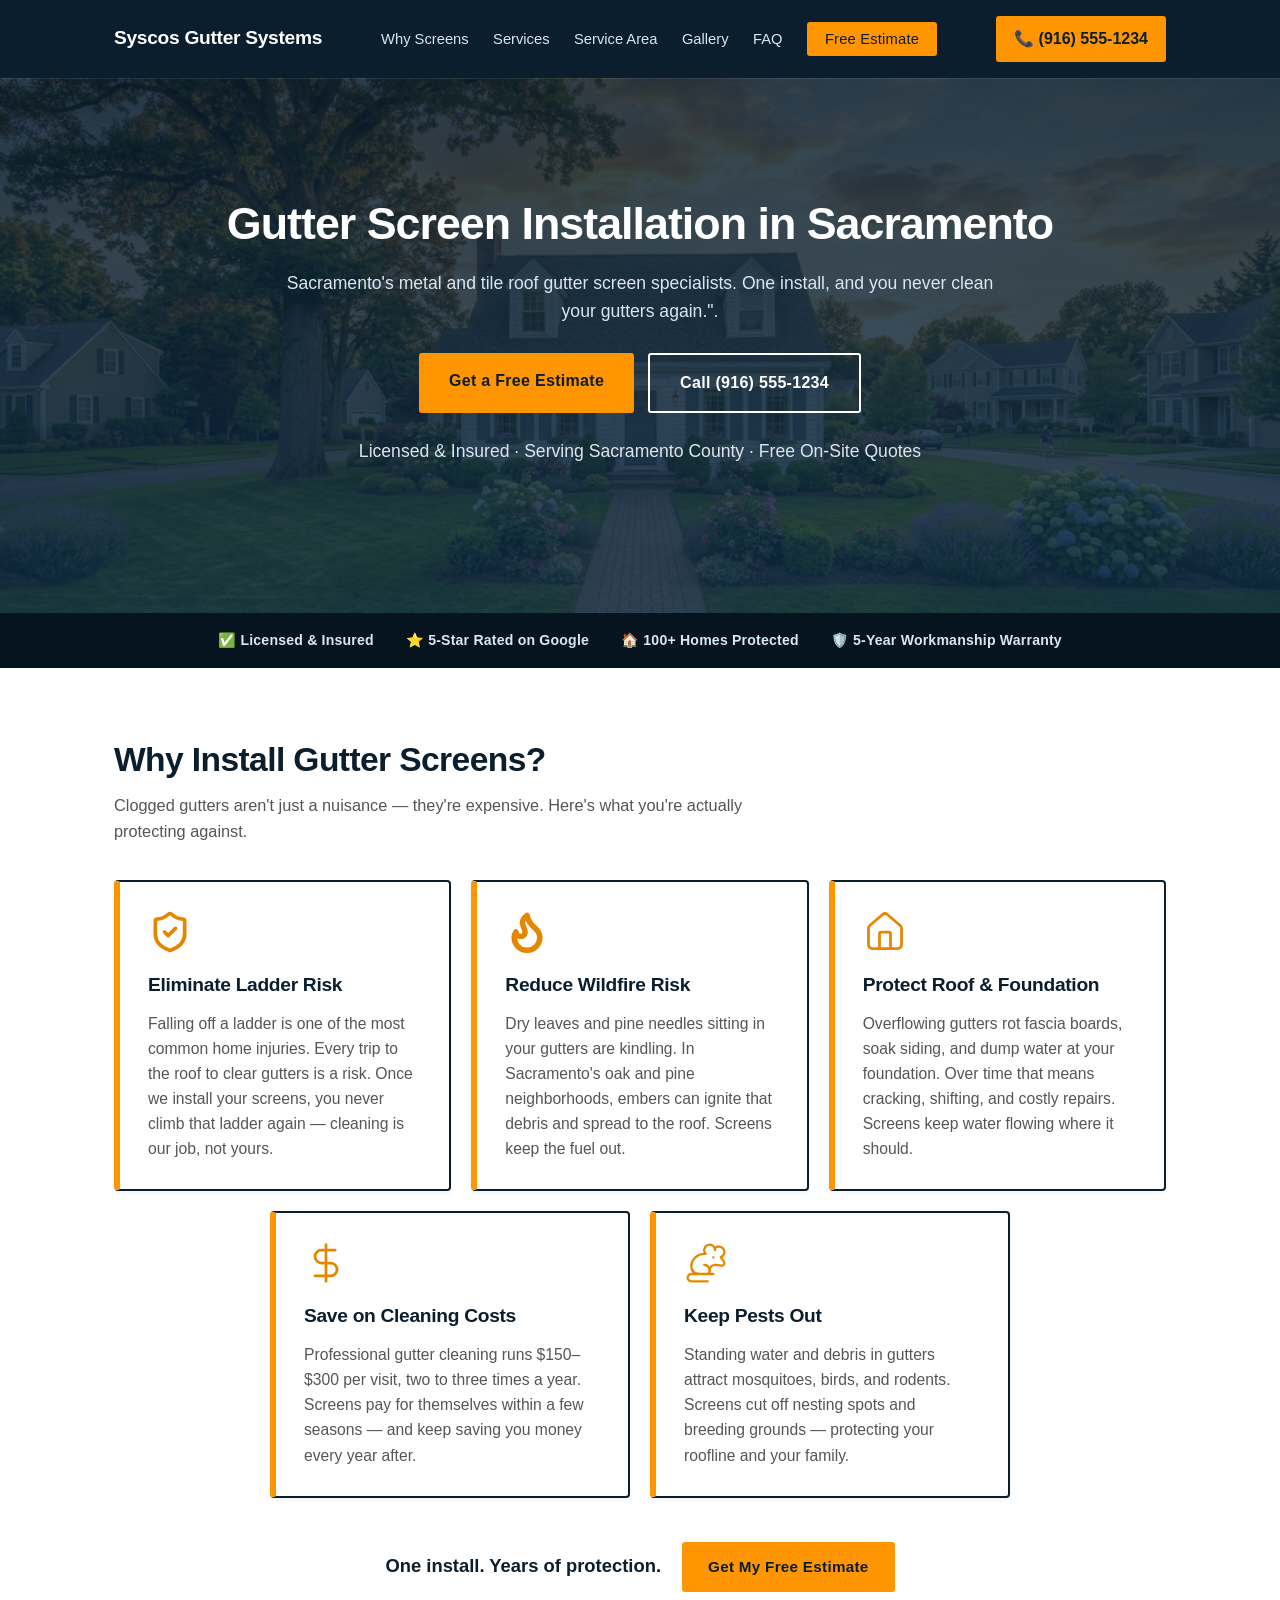
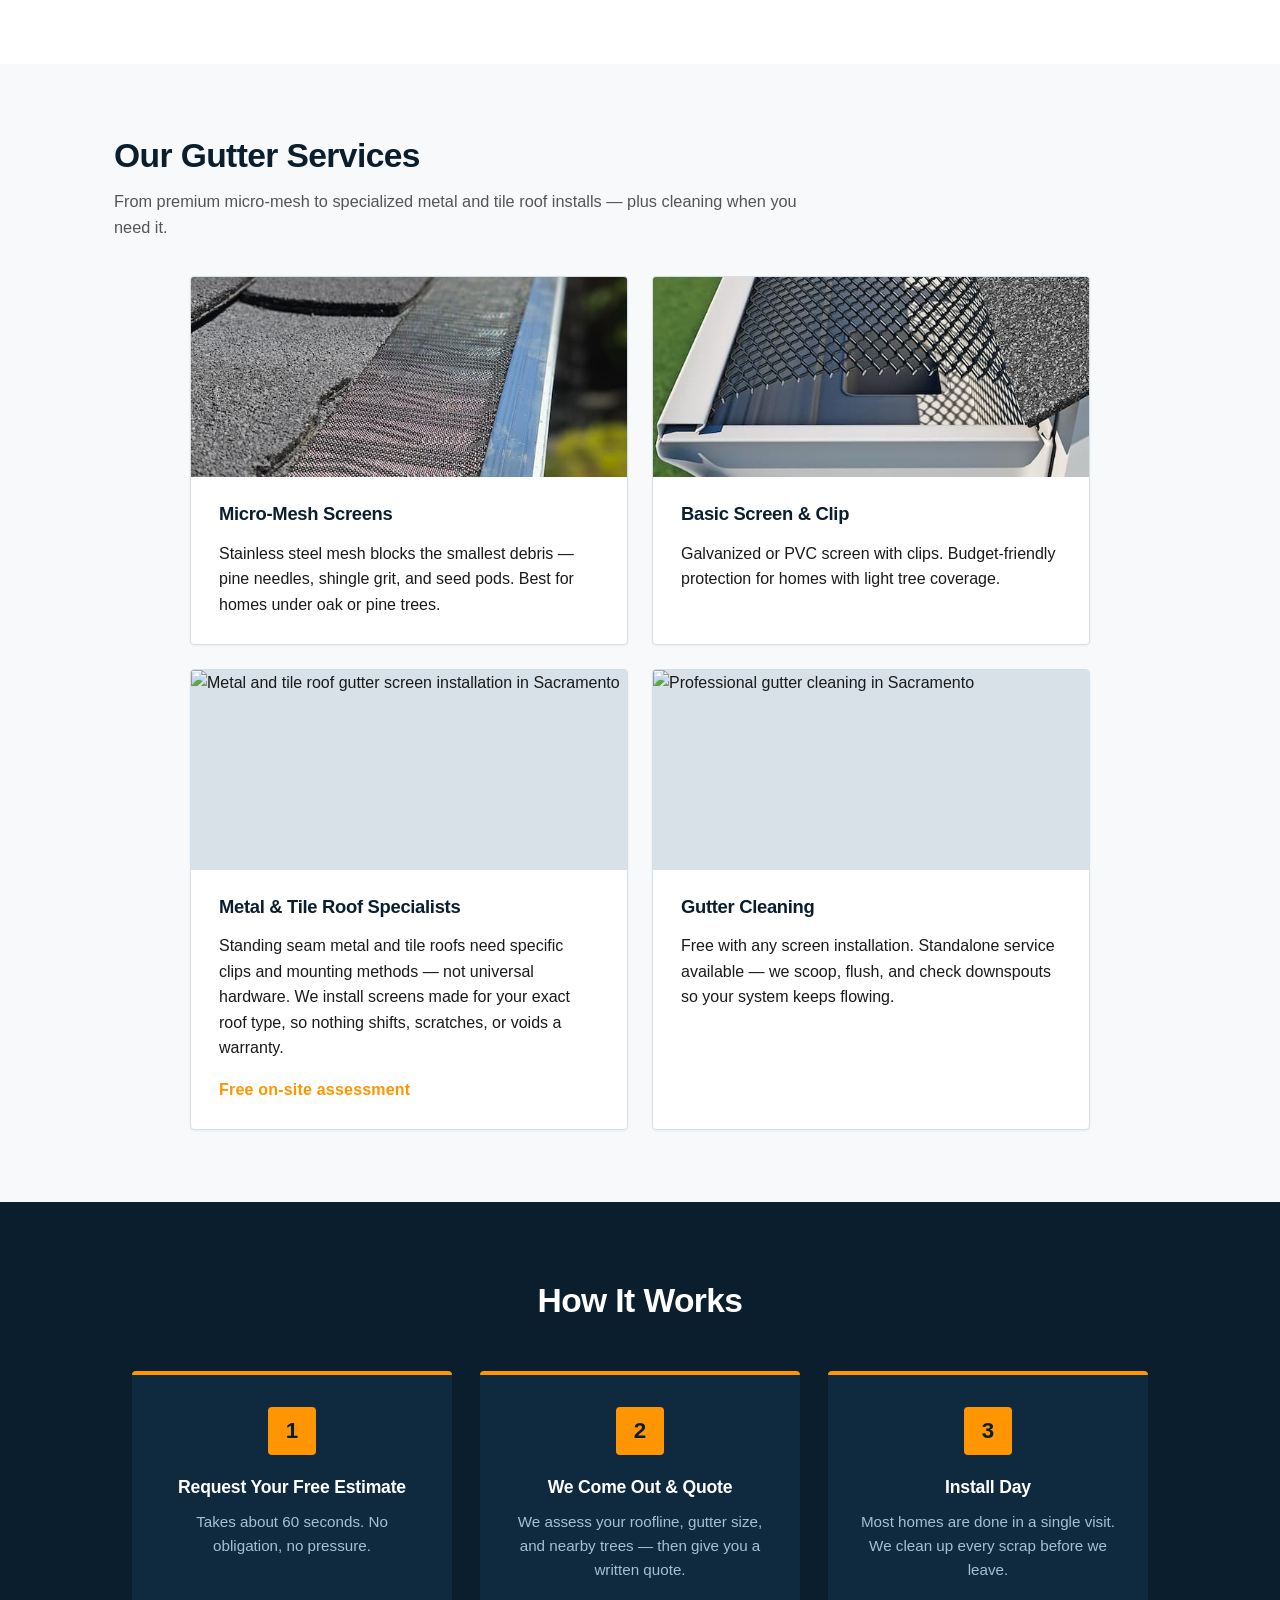
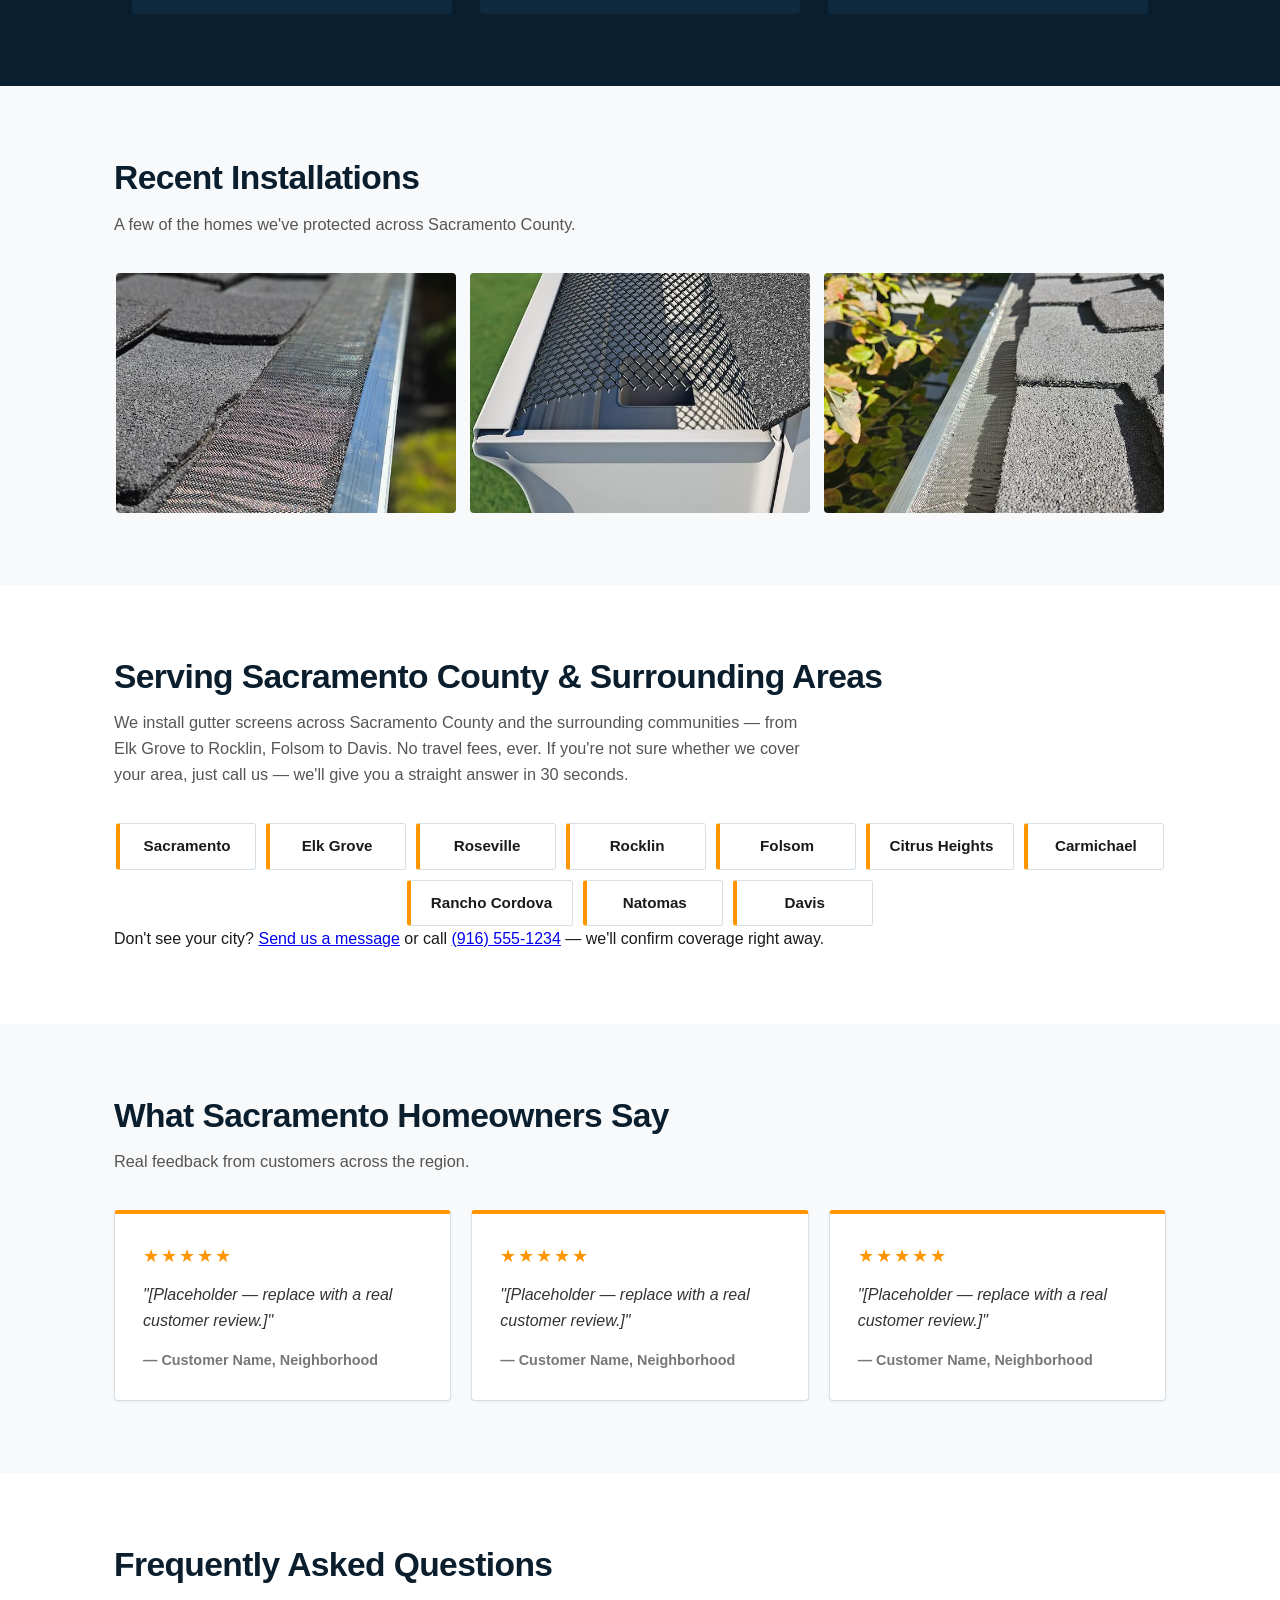
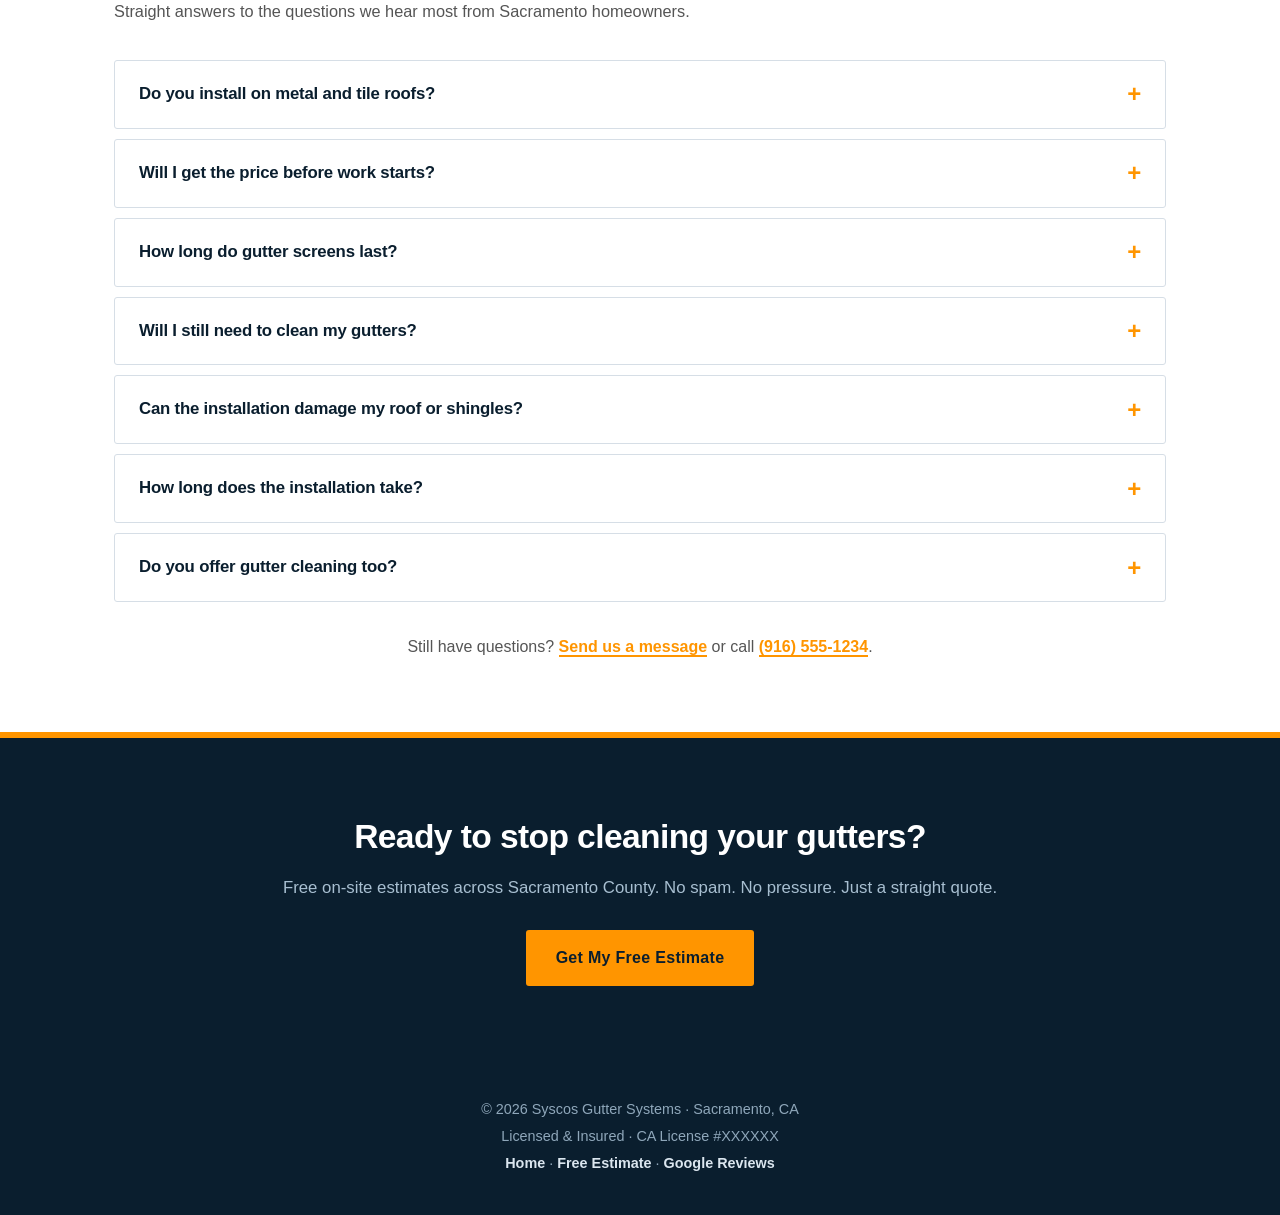
==== commit 1af8ab0b: "remove some pricing" ====
--- a/index.html
+++ b/index.html
@@ -445,11 +445,7 @@
           <summary>Do you install on metal and tile roofs?</summary>
           <p>Yes — metal and tile roofs are our specialty. Standing seam metal and tile roofs need specific clips and mounting methods, not universal hardware. We install screens made for your exact roof type, so nothing shifts, scratches, or voids a warranty. We also install on composition shingle and flat roofs.</p>
         </details>
-       <details class="faq-item">
-  <summary>How much do gutter screens cost in Sacramento?</summary>
-  <p>Most homes fall between $800 and $3,000 total, depending on the screen type and how many linear feet of gutter you have. Basic screen-and-clip runs about $5.50 per linear foot, and premium micro-mesh about $18. Your on-site quote gives you an exact number.</p>
-</details>
-        <details class="faq-item">
+               <details class="faq-item">
           <summary>Will I get the price before work starts?</summary>
           <p>Yes, always. We give you a written quote on-site before any work begins. If something changes during the job, we stop and talk to you first.</p>
         </details>
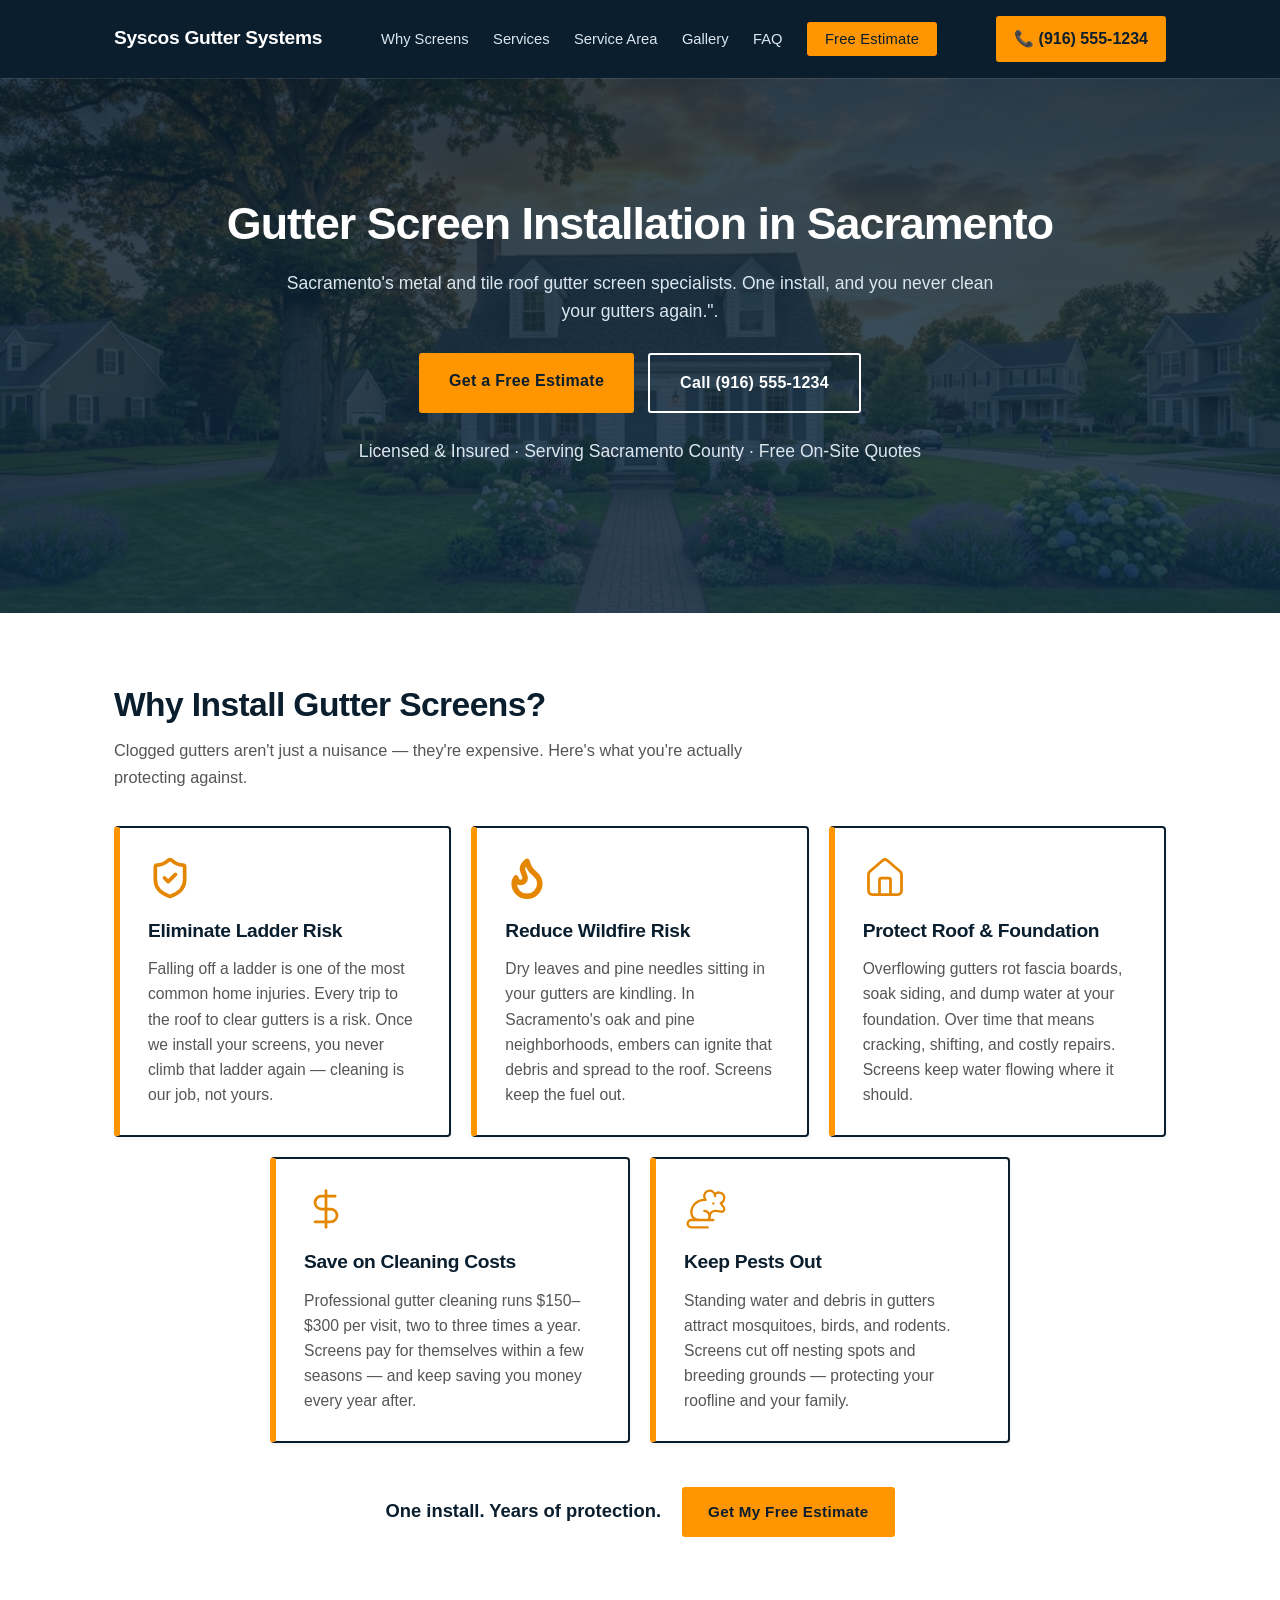
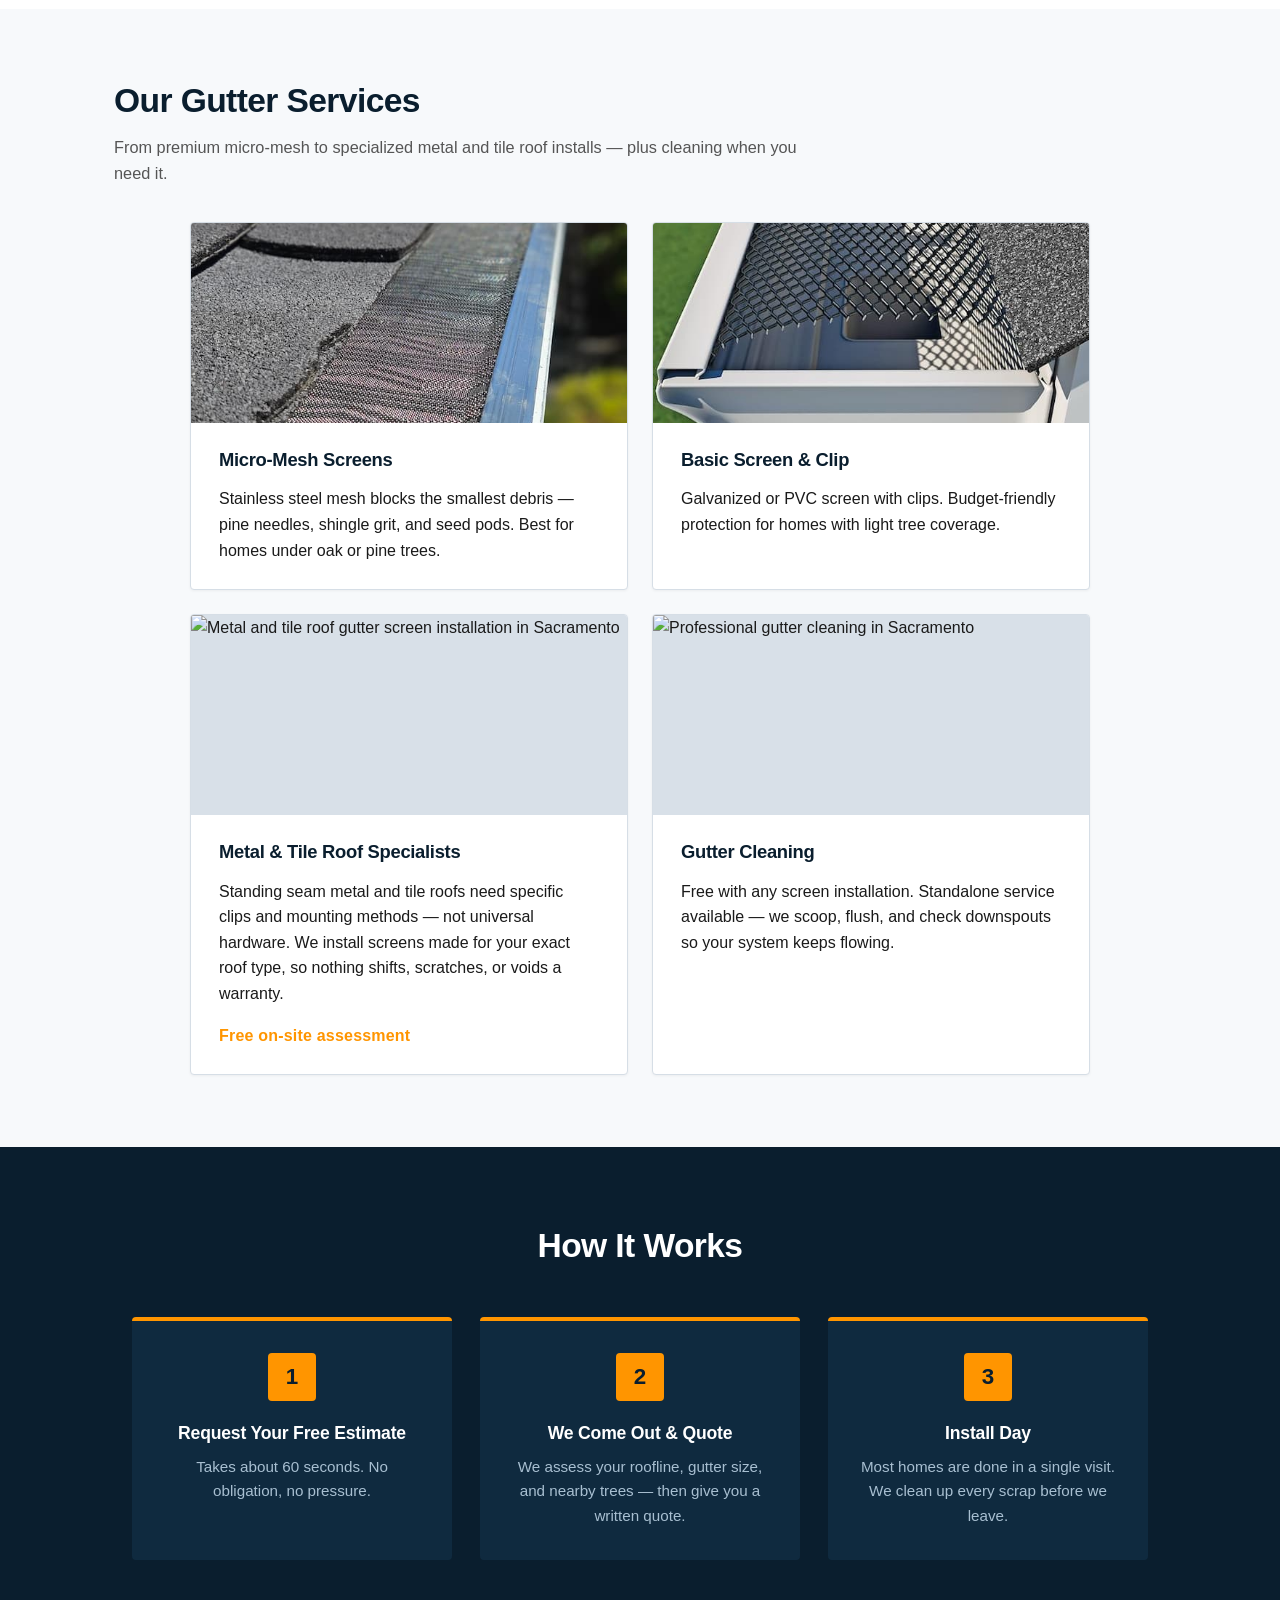
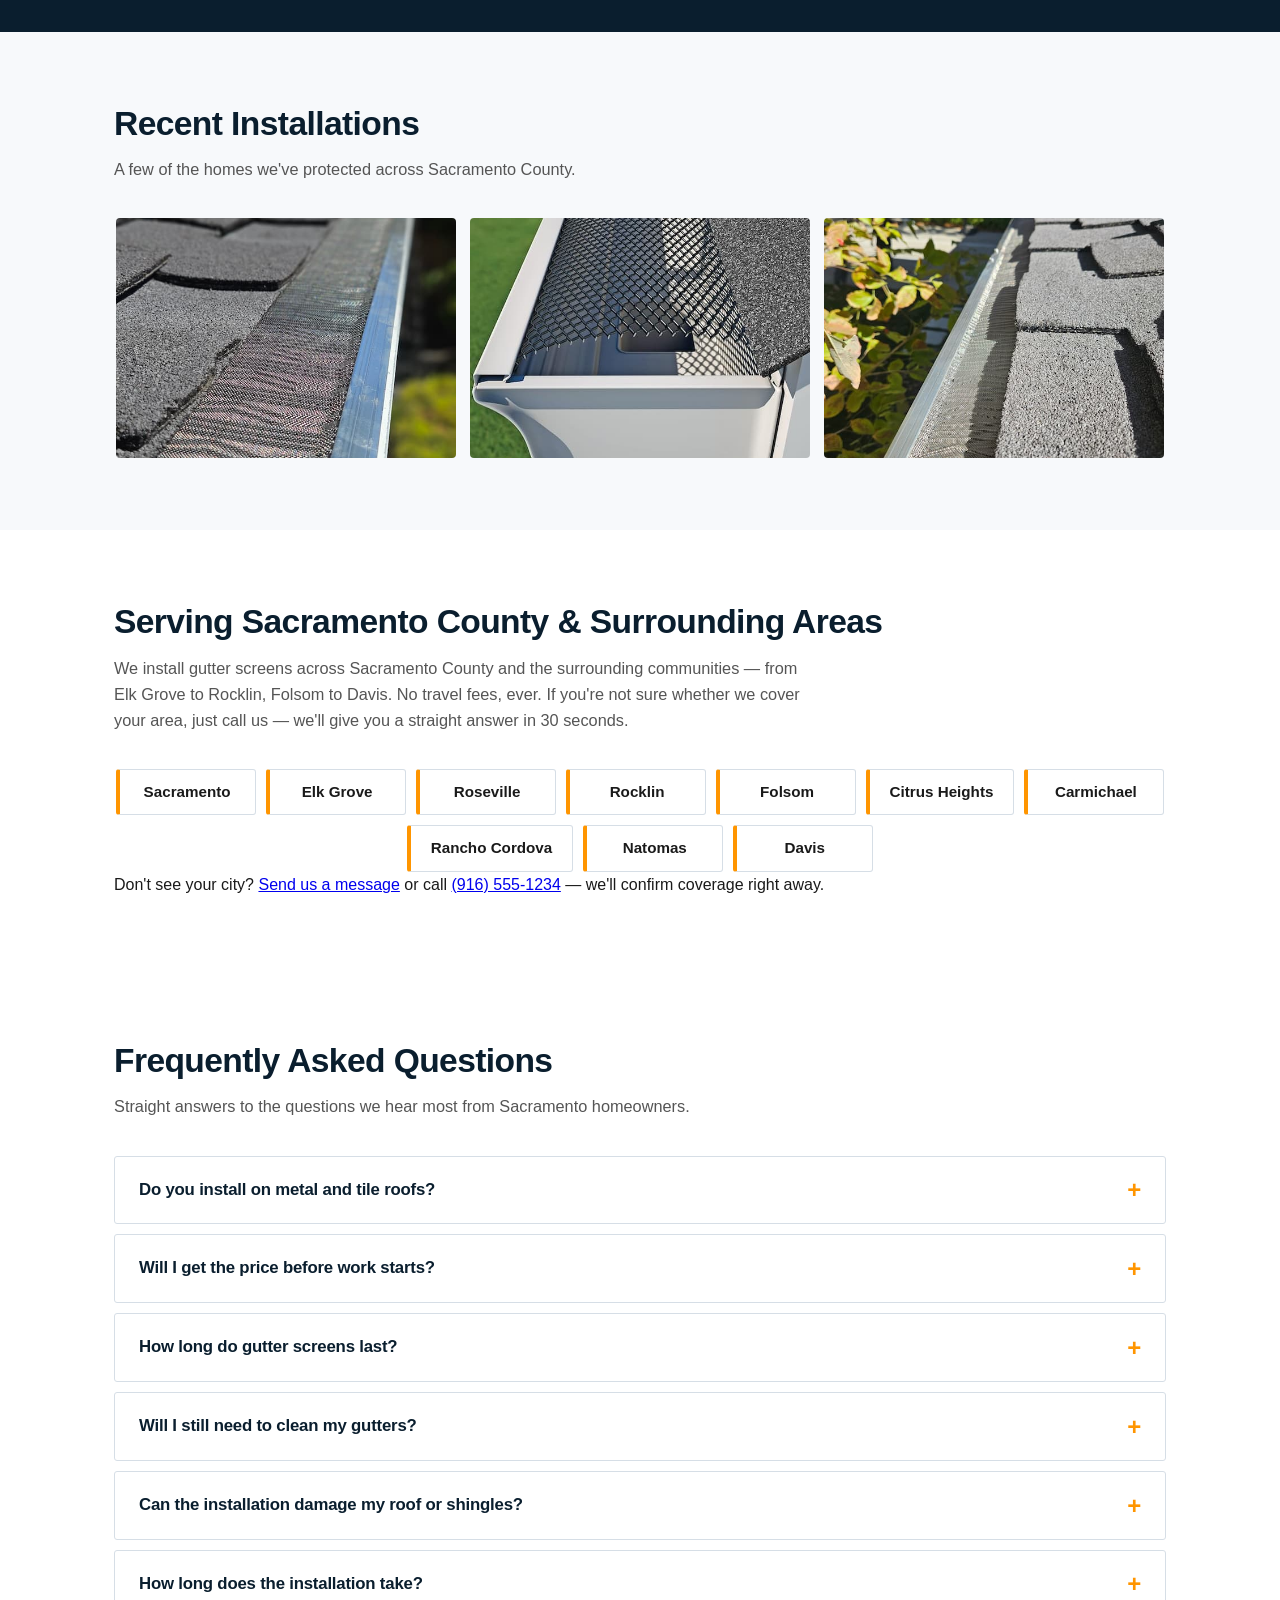
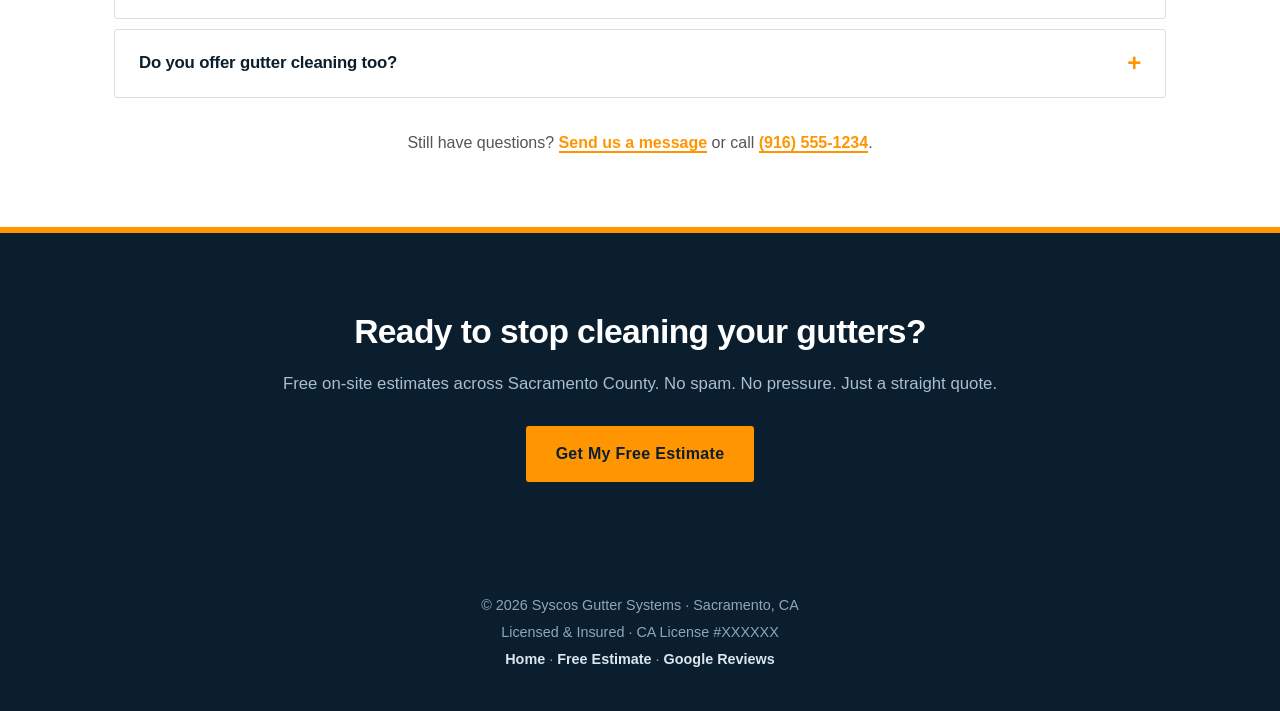
==== commit 817449af: "remove place holders reviews, update trust copy" ====
--- a/index.html
+++ b/index.html
@@ -218,6 +218,7 @@
   </section>
 
   <!-- ===== TRUST BAR ===== -->
+  <!--
   <section class="trust-bar">
     <div class="container trust-bar-inner">
       <div class="trust-item">✅ Licensed &amp; Insured</div>
@@ -226,6 +227,7 @@
       <div class="trust-item">🛡️ 5-Year Workmanship Warranty</div>
     </div>
   </section>
+-->
 
   <!-- ===== WHY SCREENS (moved up) ===== -->
   <section id="why" class="section">
@@ -406,6 +408,7 @@
   </section>
 
   <!-- ===== TESTIMONIALS ===== -->
+  <!--
   <section id="testimonials" class="section alt">
     <div class="container">
       <h2>What Sacramento Homeowners Say</h2>
@@ -433,6 +436,7 @@
       </div>
     </div>
   </section>
+-->
 
   <!-- ===== FAQ ===== -->
   <section id="faq" class="section">
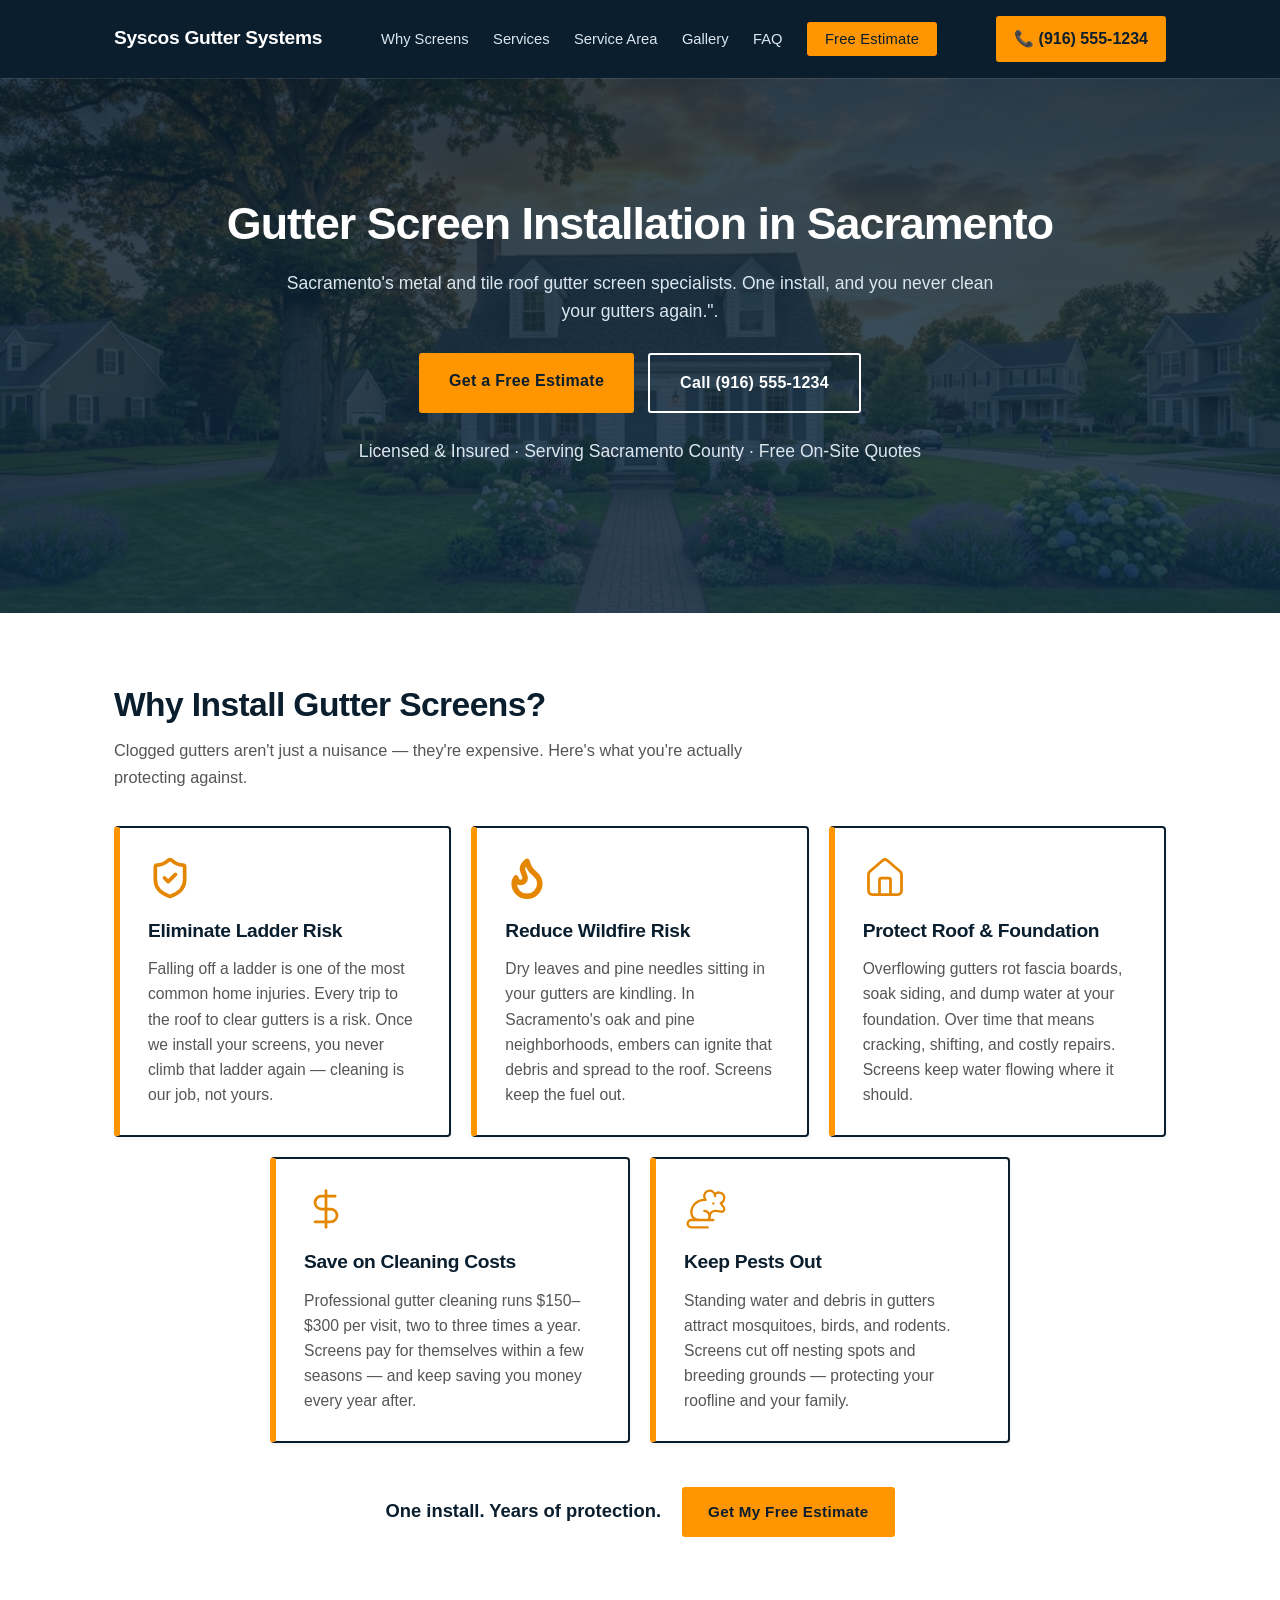
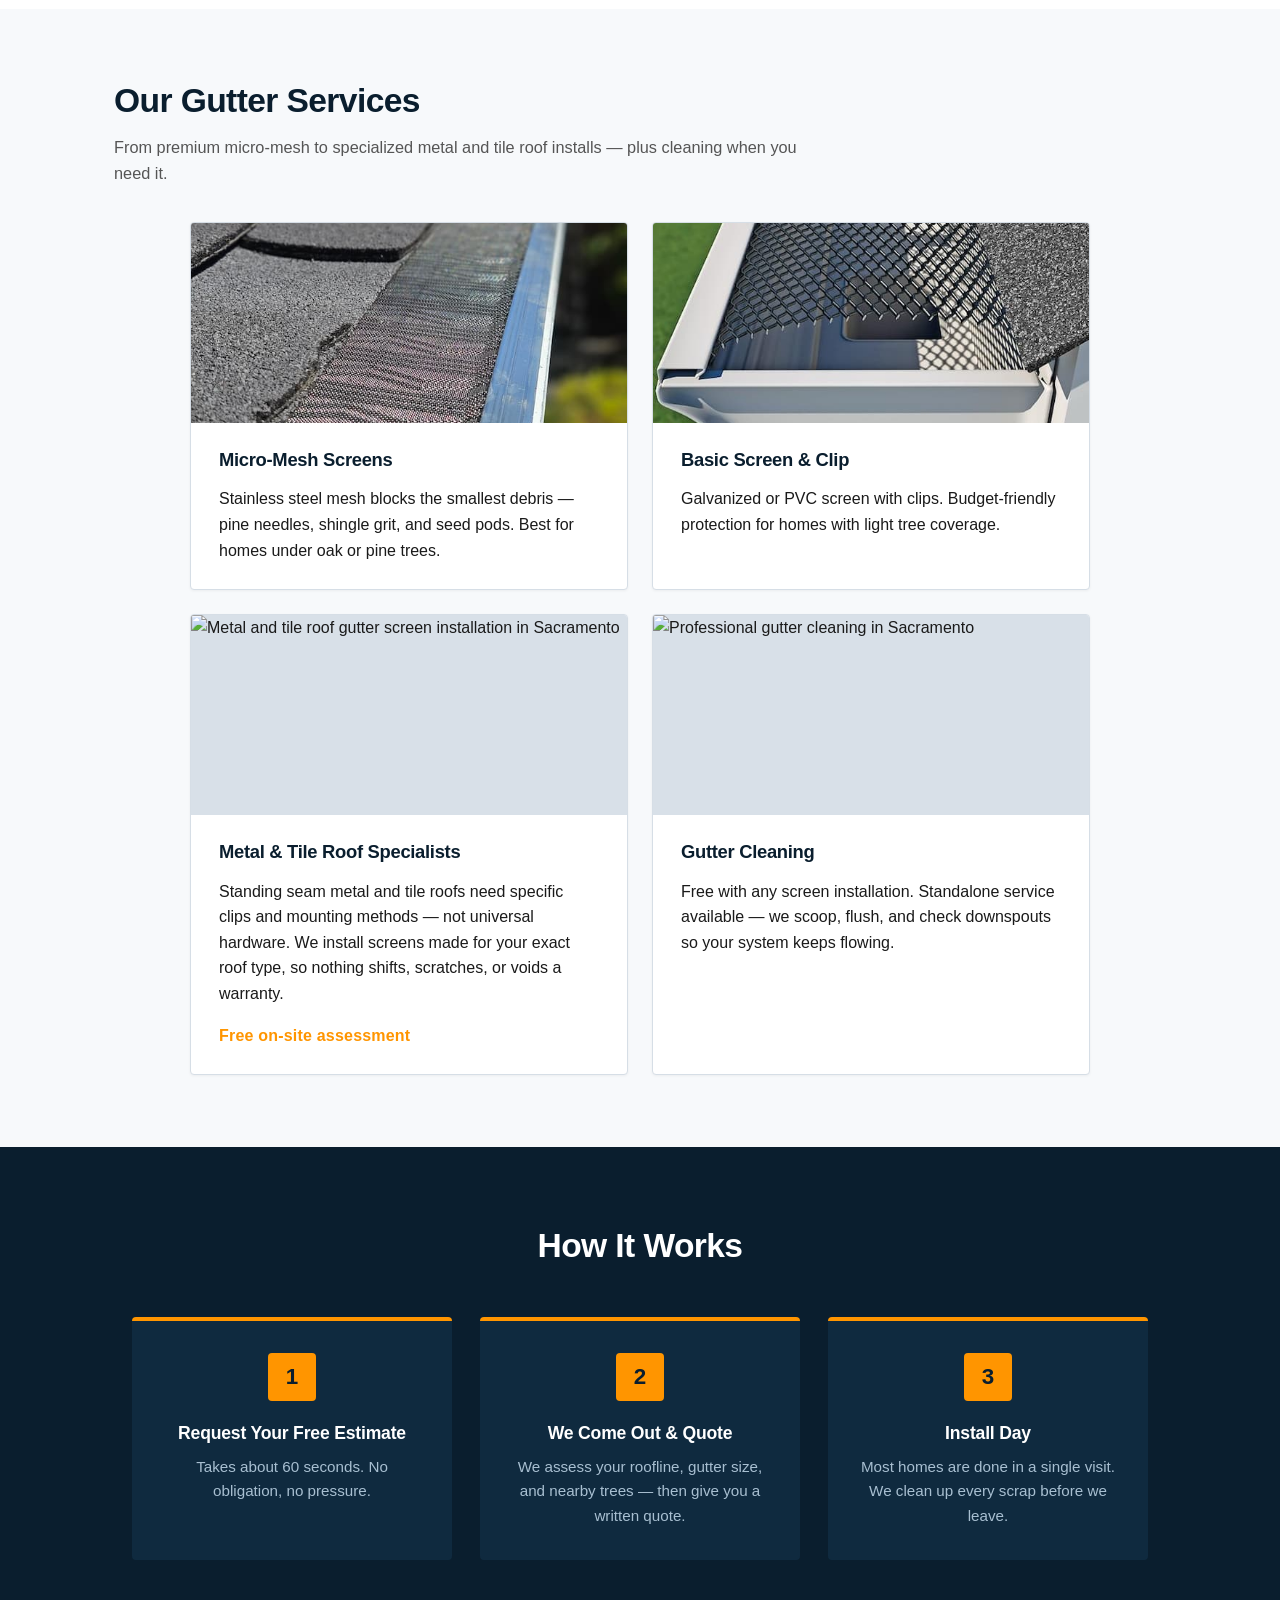
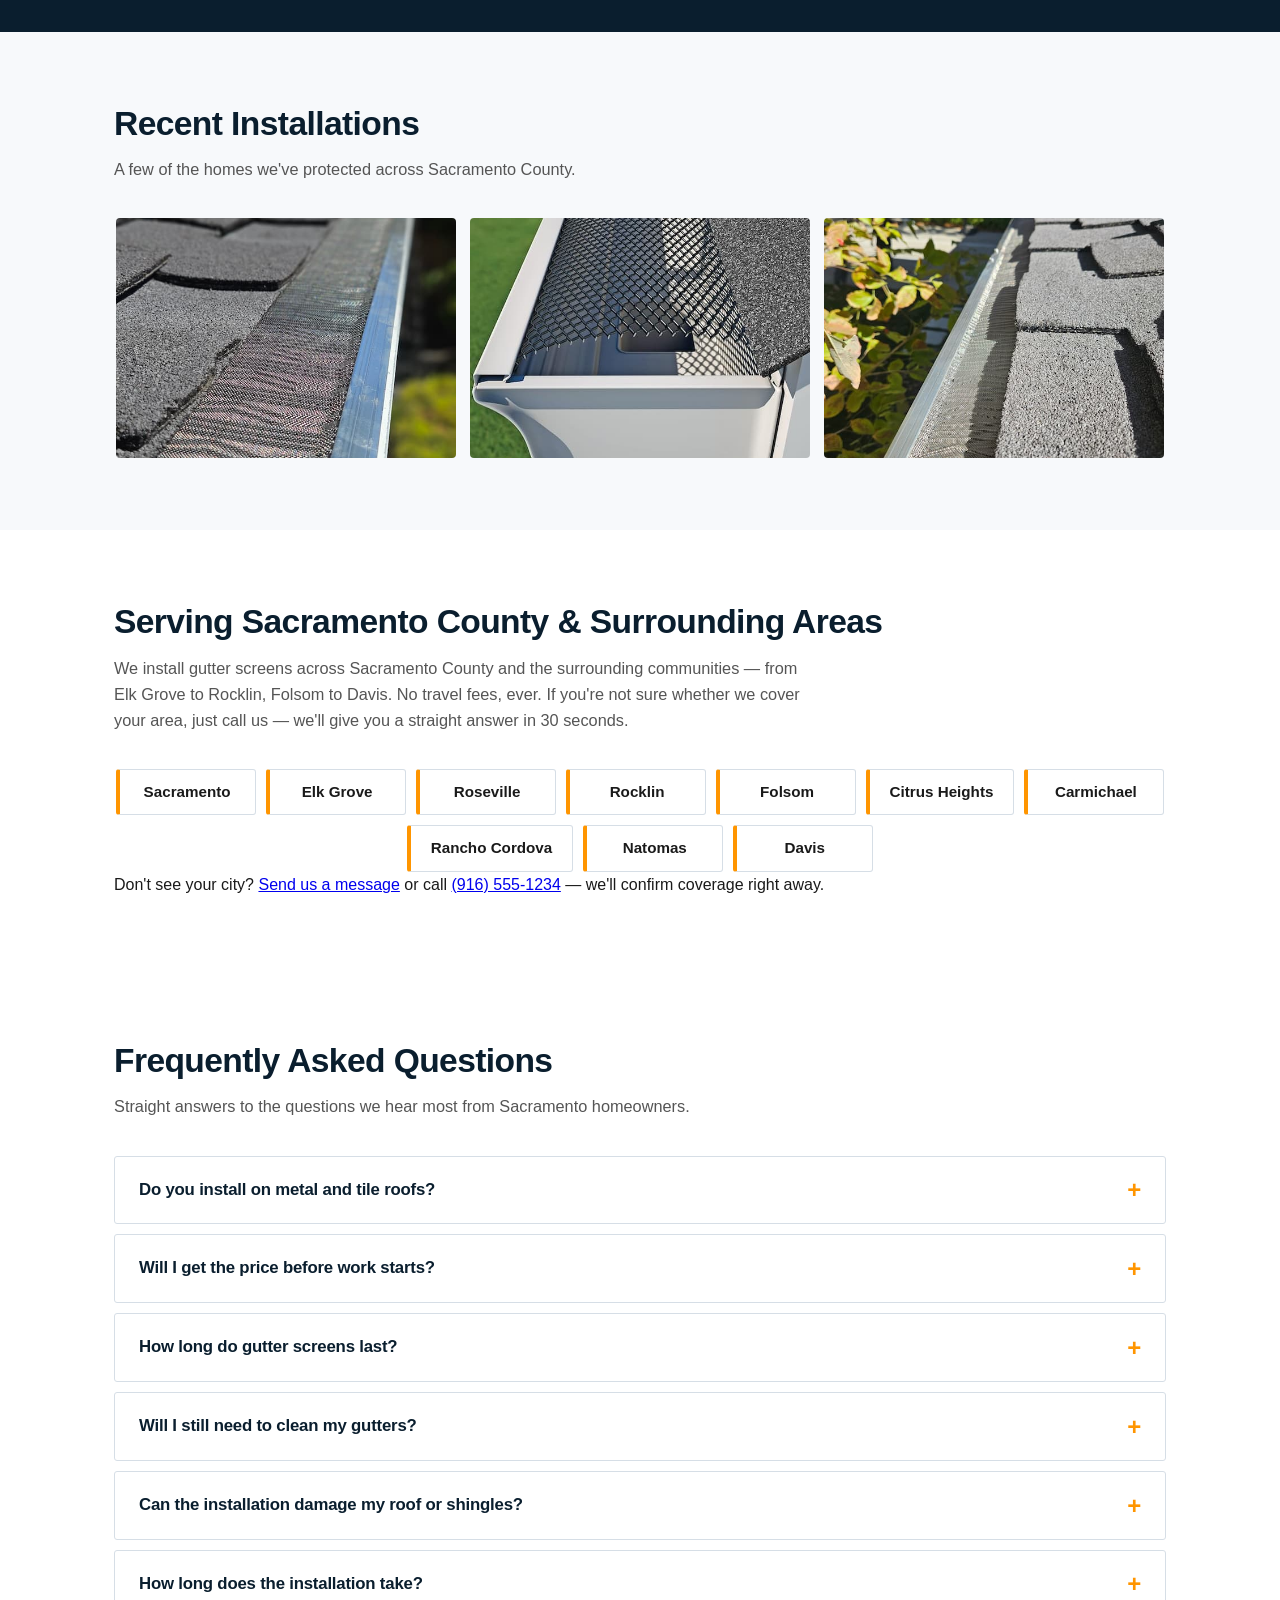
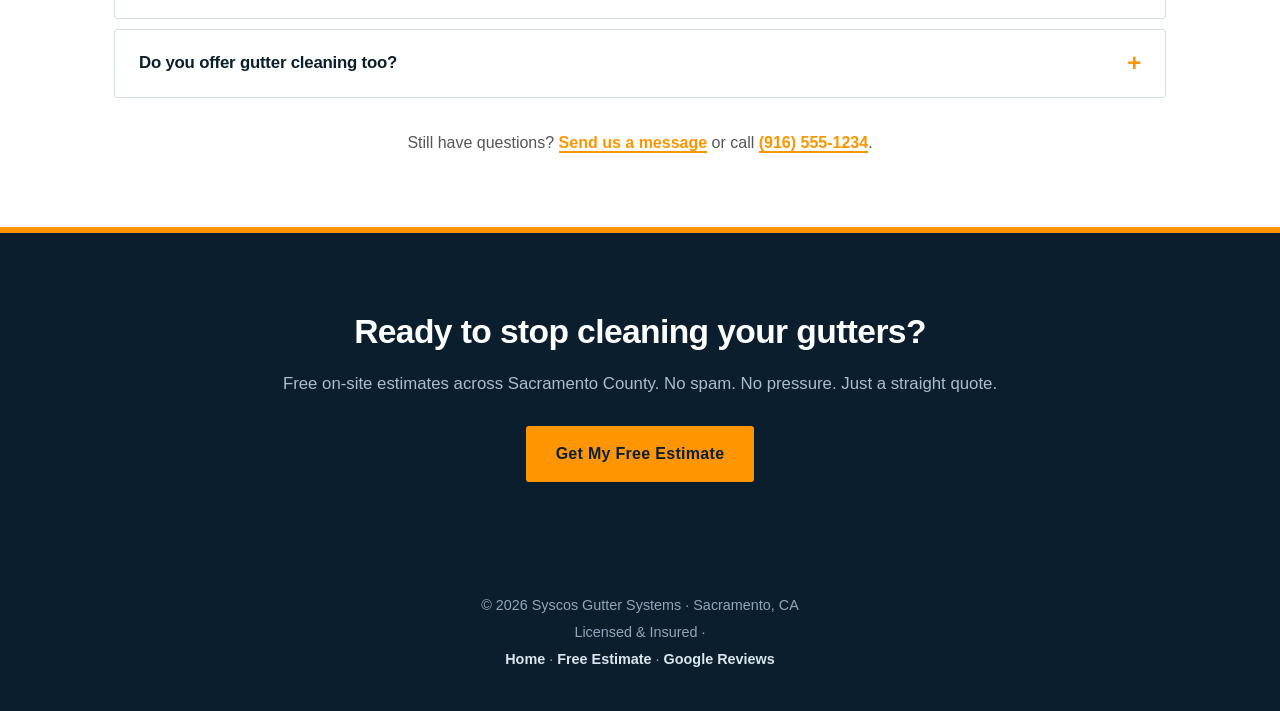
==== commit aed200e3: "remove license number" ====
--- a/index.html
+++ b/index.html
@@ -494,7 +494,7 @@
   <footer class="site-footer">
     <div class="container">
       <p>&copy; 2026 Syscos Gutter Systems · Sacramento, CA</p>
-      <p>Licensed &amp; Insured · CA License #XXXXXX</p>
+      <p>Licensed &amp; Insured · </p>
       <p class="footer-links">
         <a href="index.html">Home</a> ·
         <a href="estimate.html">Free Estimate</a> ·
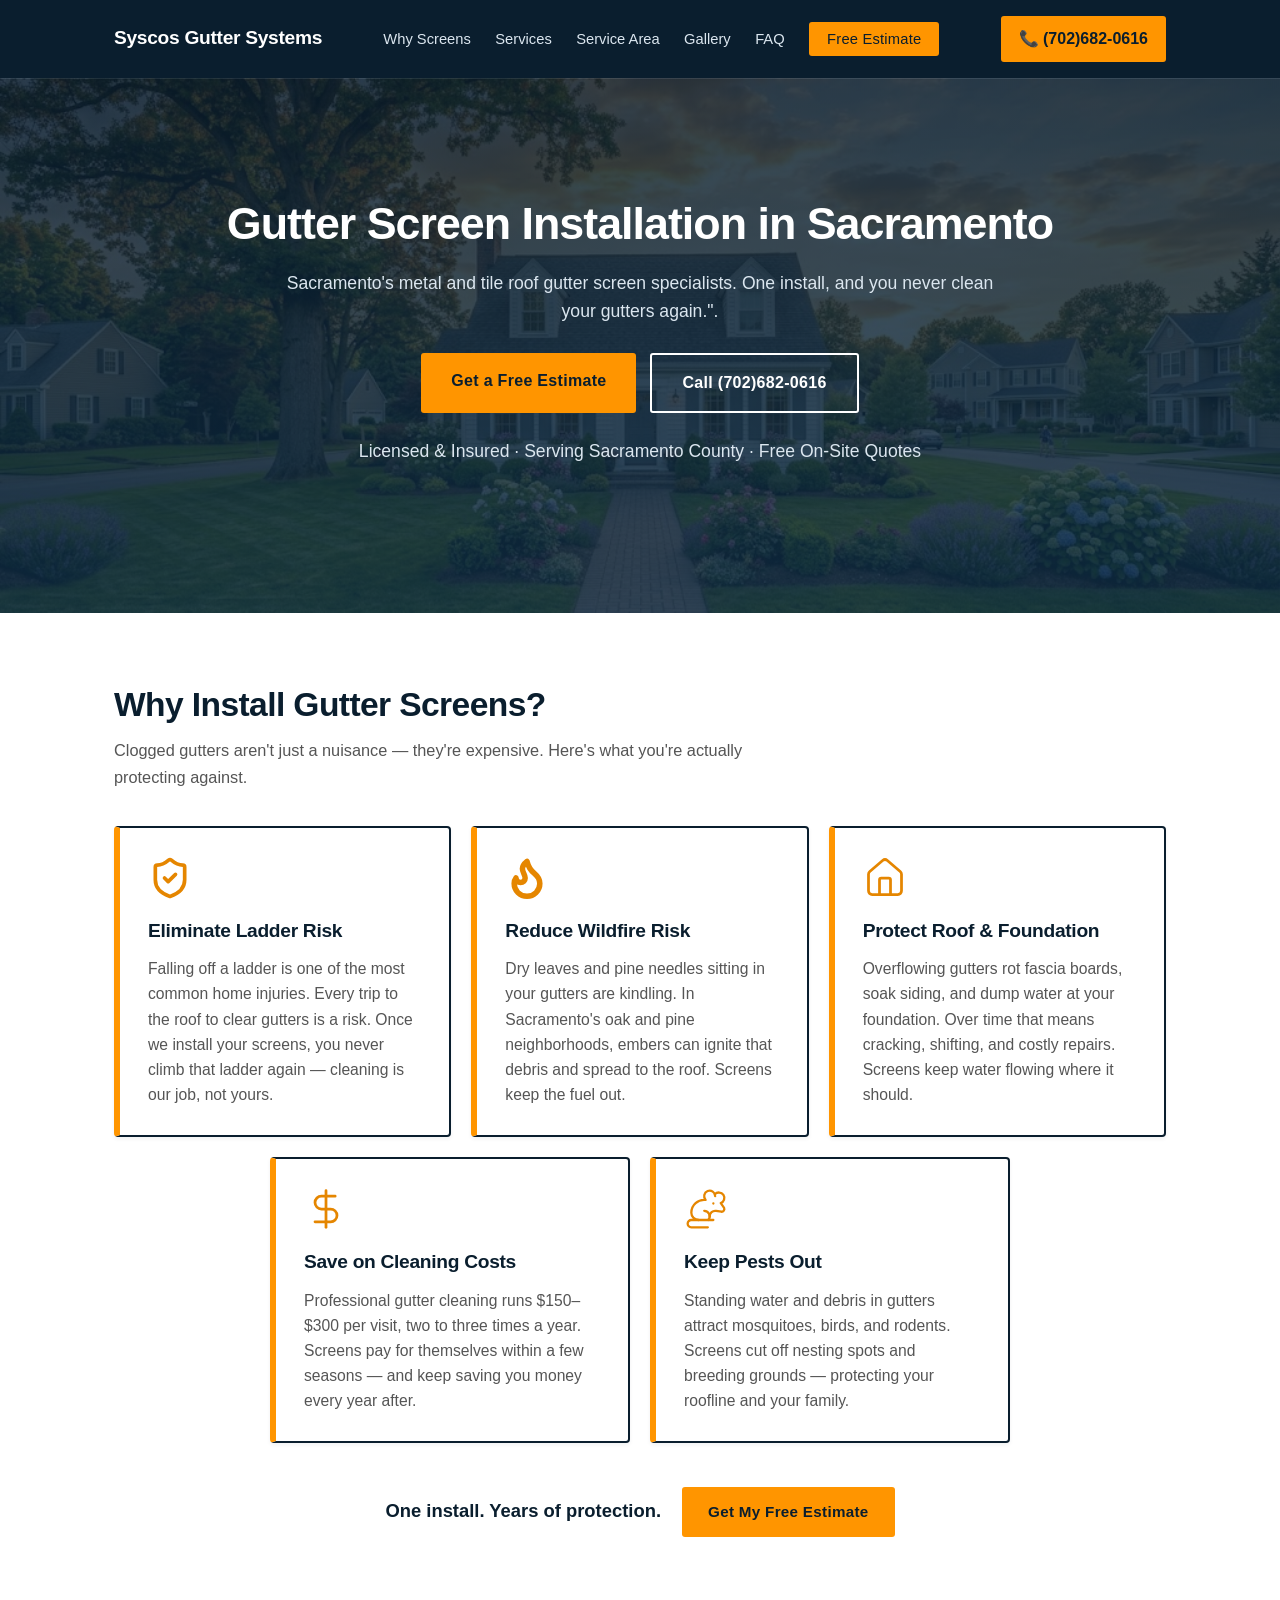
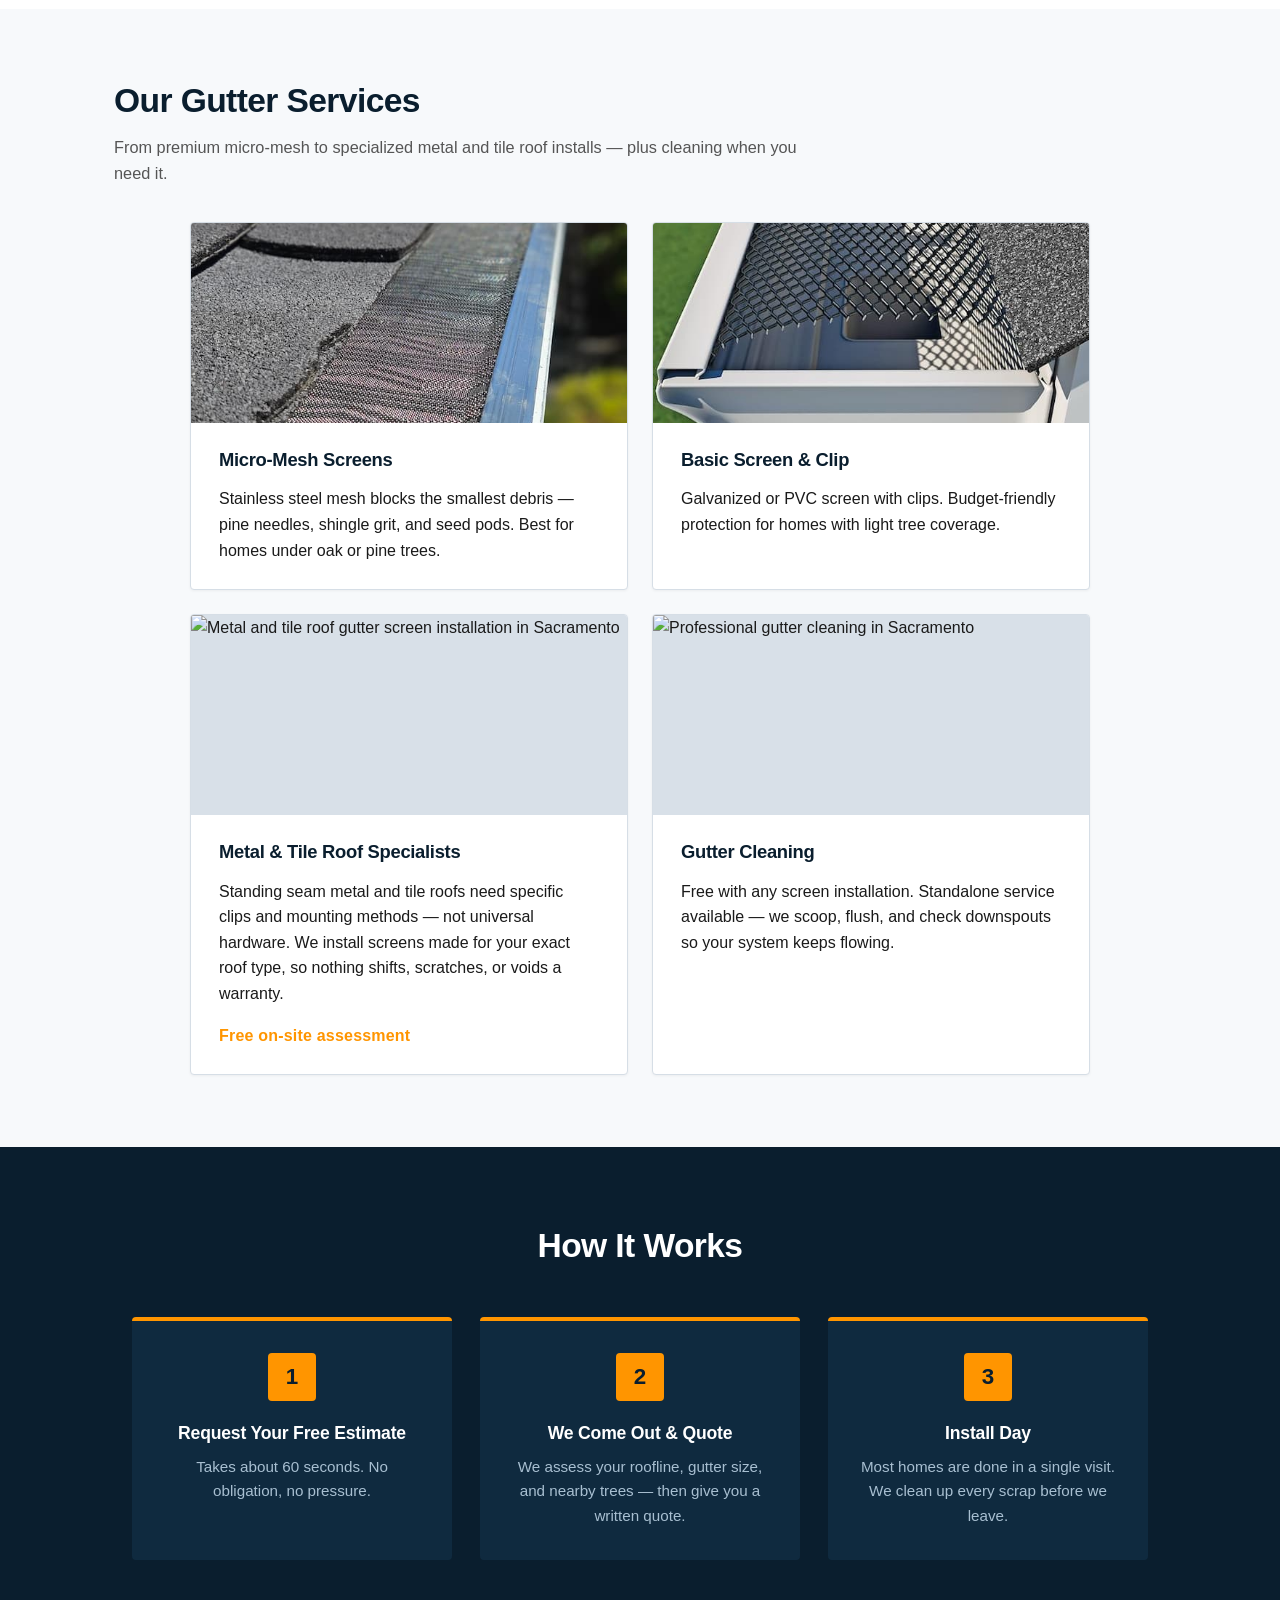
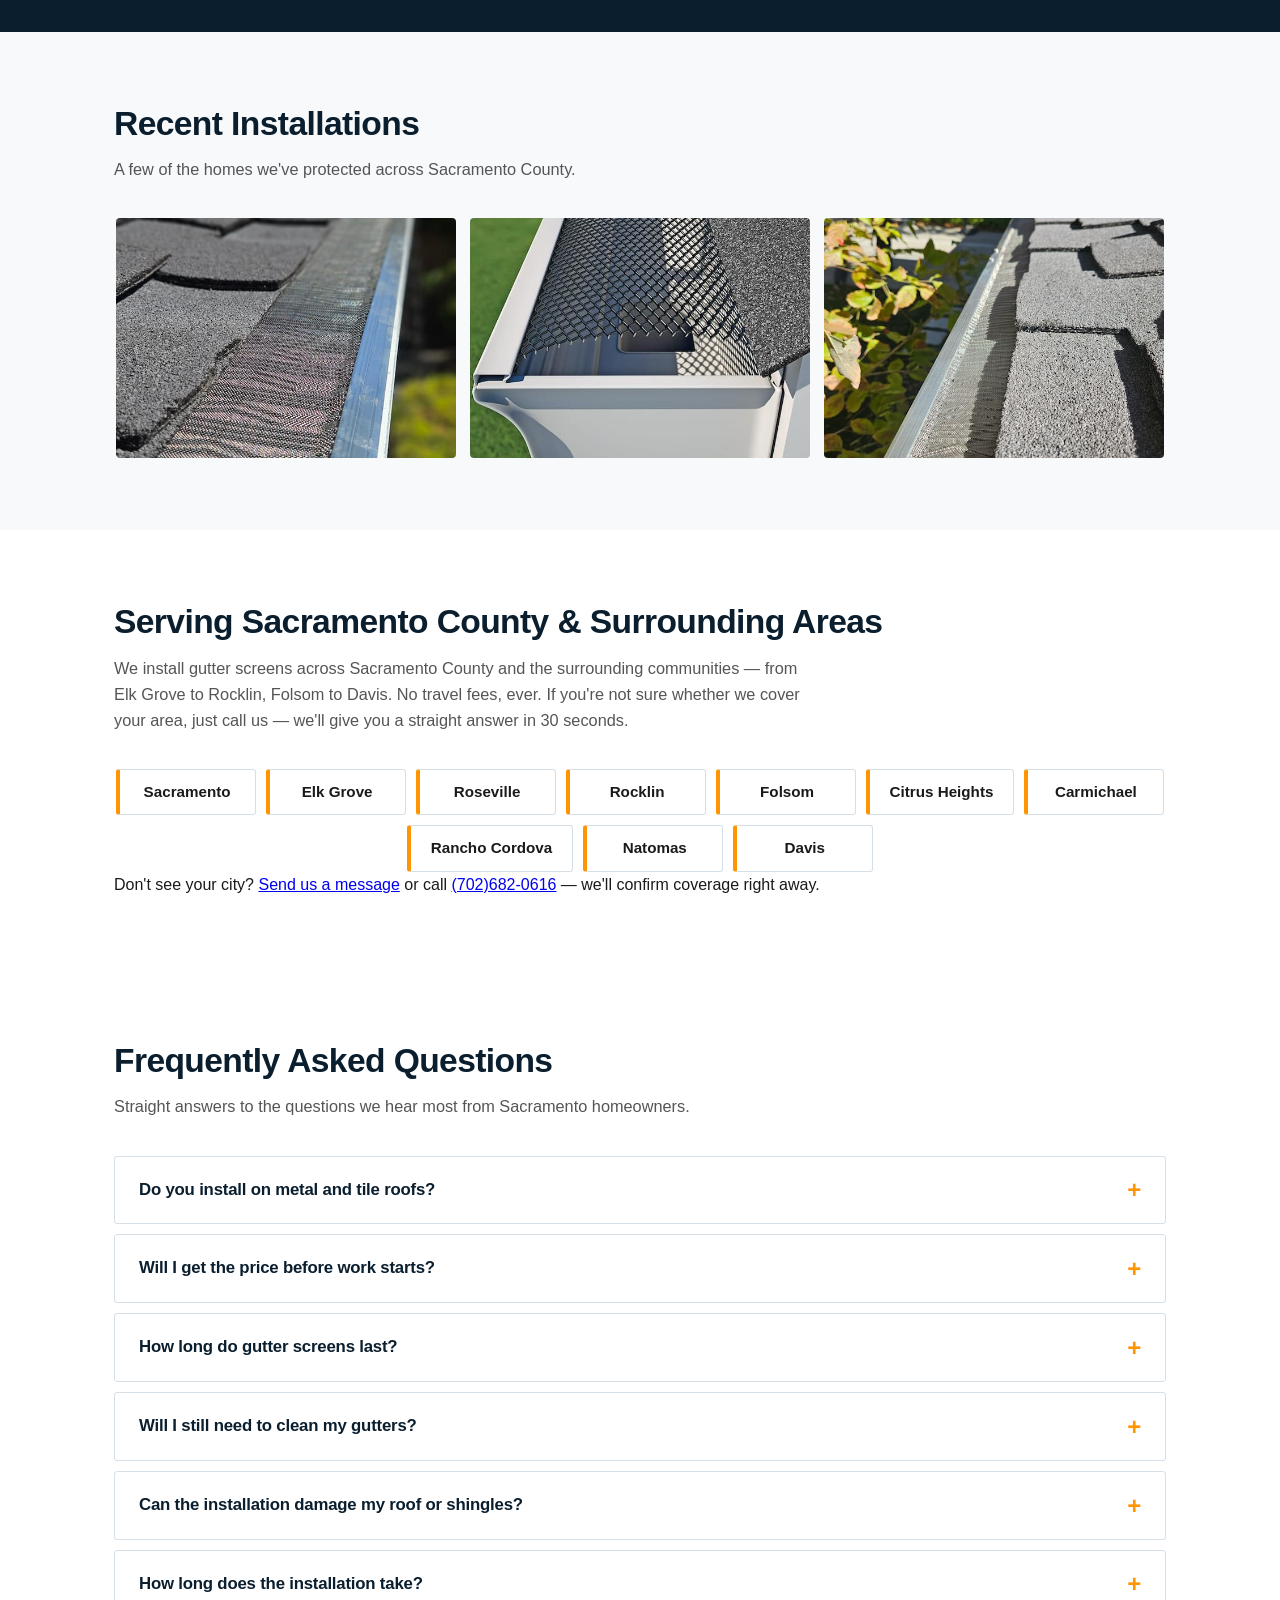
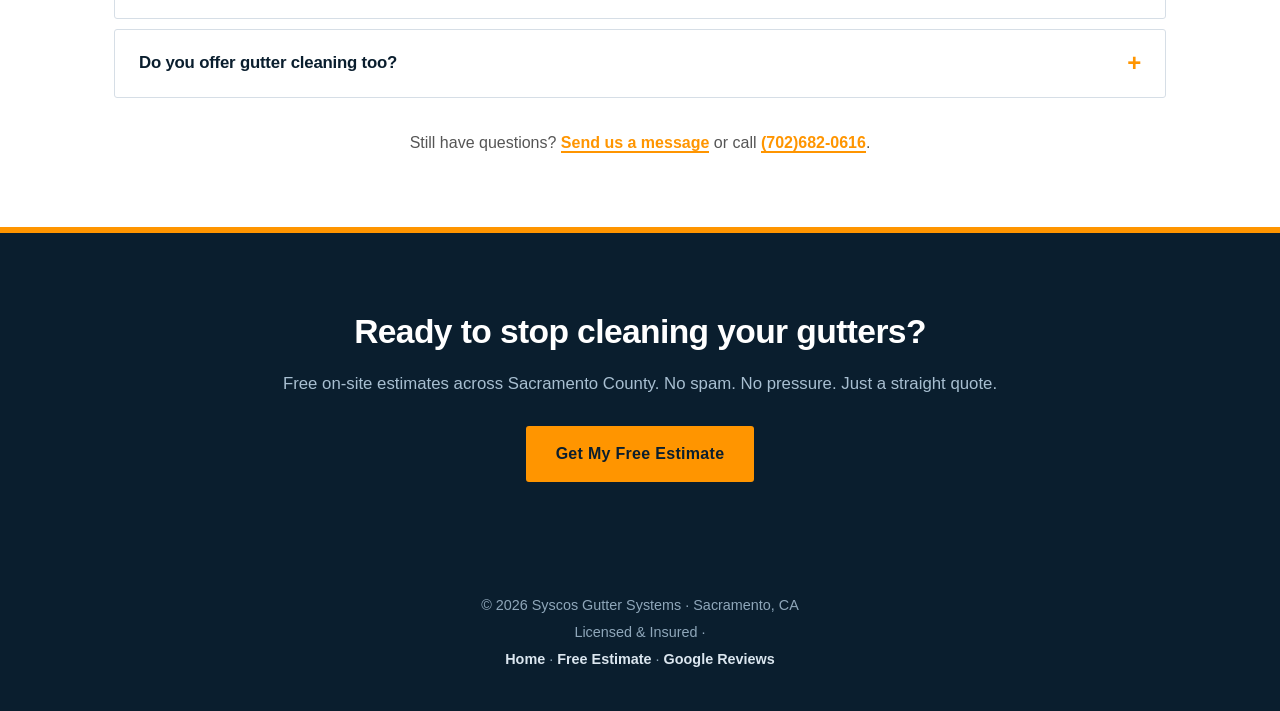
==== commit 8f9e5eb3: "Add real phone number" ====
--- a/index.html
+++ b/index.html
@@ -41,7 +41,7 @@
     "name": "Syscos Gutter Systems",
     "description": "Gutter screen installation and gutter cleaning serving Sacramento, Elk Grove, Roseville, Rocklin, Folsom, and surrounding areas. Metal and tile roof specialists.",
     "url": "https://syscosguttersystems.com/",
-    "telephone": "+1-916-555-1234",
+    "telephone": "+1-702-682-0616",
     "email": "info@syscosguttersystems.com",
     "image": "https://syscosguttersystems.com/images/hero.jpg",
     "priceRange": "$$",
@@ -199,7 +199,7 @@
         <a href="estimate.html" class="btn-nav">Free Estimate</a>
       </nav>
       <!-- PHONE: replace with real number -->
-      <a href="tel:+19165551234" class="phone-btn">📞 (916) 555-1234</a>
+      <a href="tel:+17026820616" class="phone-btn">📞 (702)682-0616</a>
     </div>
   </header>
 
@@ -211,7 +211,7 @@
       <div class="hero-cta">
         <a href="estimate.html" class="btn-primary">Get a Free Estimate</a>
         <!-- PHONE: replace with real number -->
-        <a href="tel:+19165551234" class="btn-secondary">Call (916) 555-1234</a>
+        <a href="tel:+17026820616" class="btn-secondary">Call (702)682-0616</a>
       </div>
       <p class="trust-line">Licensed &amp; Insured · Serving Sacramento County · Free On-Site Quotes</p>
     </div>
@@ -402,7 +402,7 @@
     </ul>
 
     <p class="area-closer">
-      Don't see your city? <a href="estimate.html">Send us a message</a> or call <a href="tel:+19165551234">(916) 555-1234</a> — we'll confirm coverage right away.
+      Don't see your city? <a href="estimate.html">Send us a message</a> or call <a href="tel:+1702682-0616">(702)682-0616</a> — we'll confirm coverage right away.
     </p>
   </div>
   </section>
@@ -476,7 +476,7 @@
       </div>
 
       <p class="faq-closer">
-        Still have questions? <a href="estimate.html">Send us a message</a> or call <a href="tel:+19165551234">(916) 555-1234</a>.
+        Still have questions? <a href="estimate.html">Send us a message</a> or call <a href="tel:+17026820616">(702)682-0616</a>.
       </p>
     </div>
   </section>
@@ -507,7 +507,7 @@
   <!-- ===== STICKY MOBILE CALL BAR ===== -->
   <div class="mobile-call-bar" id="mobileCallBar">
     <!-- PHONE: replace with real number -->
-    <a href="tel:+19165551234" class="call-btn">📞 Call Now</a>
+    <a href="tel:+17026820616" class="call-btn">📞 Call Now</a>
     <a href="estimate.html" class="estimate-btn">Get Estimate</a>
   </div>
 
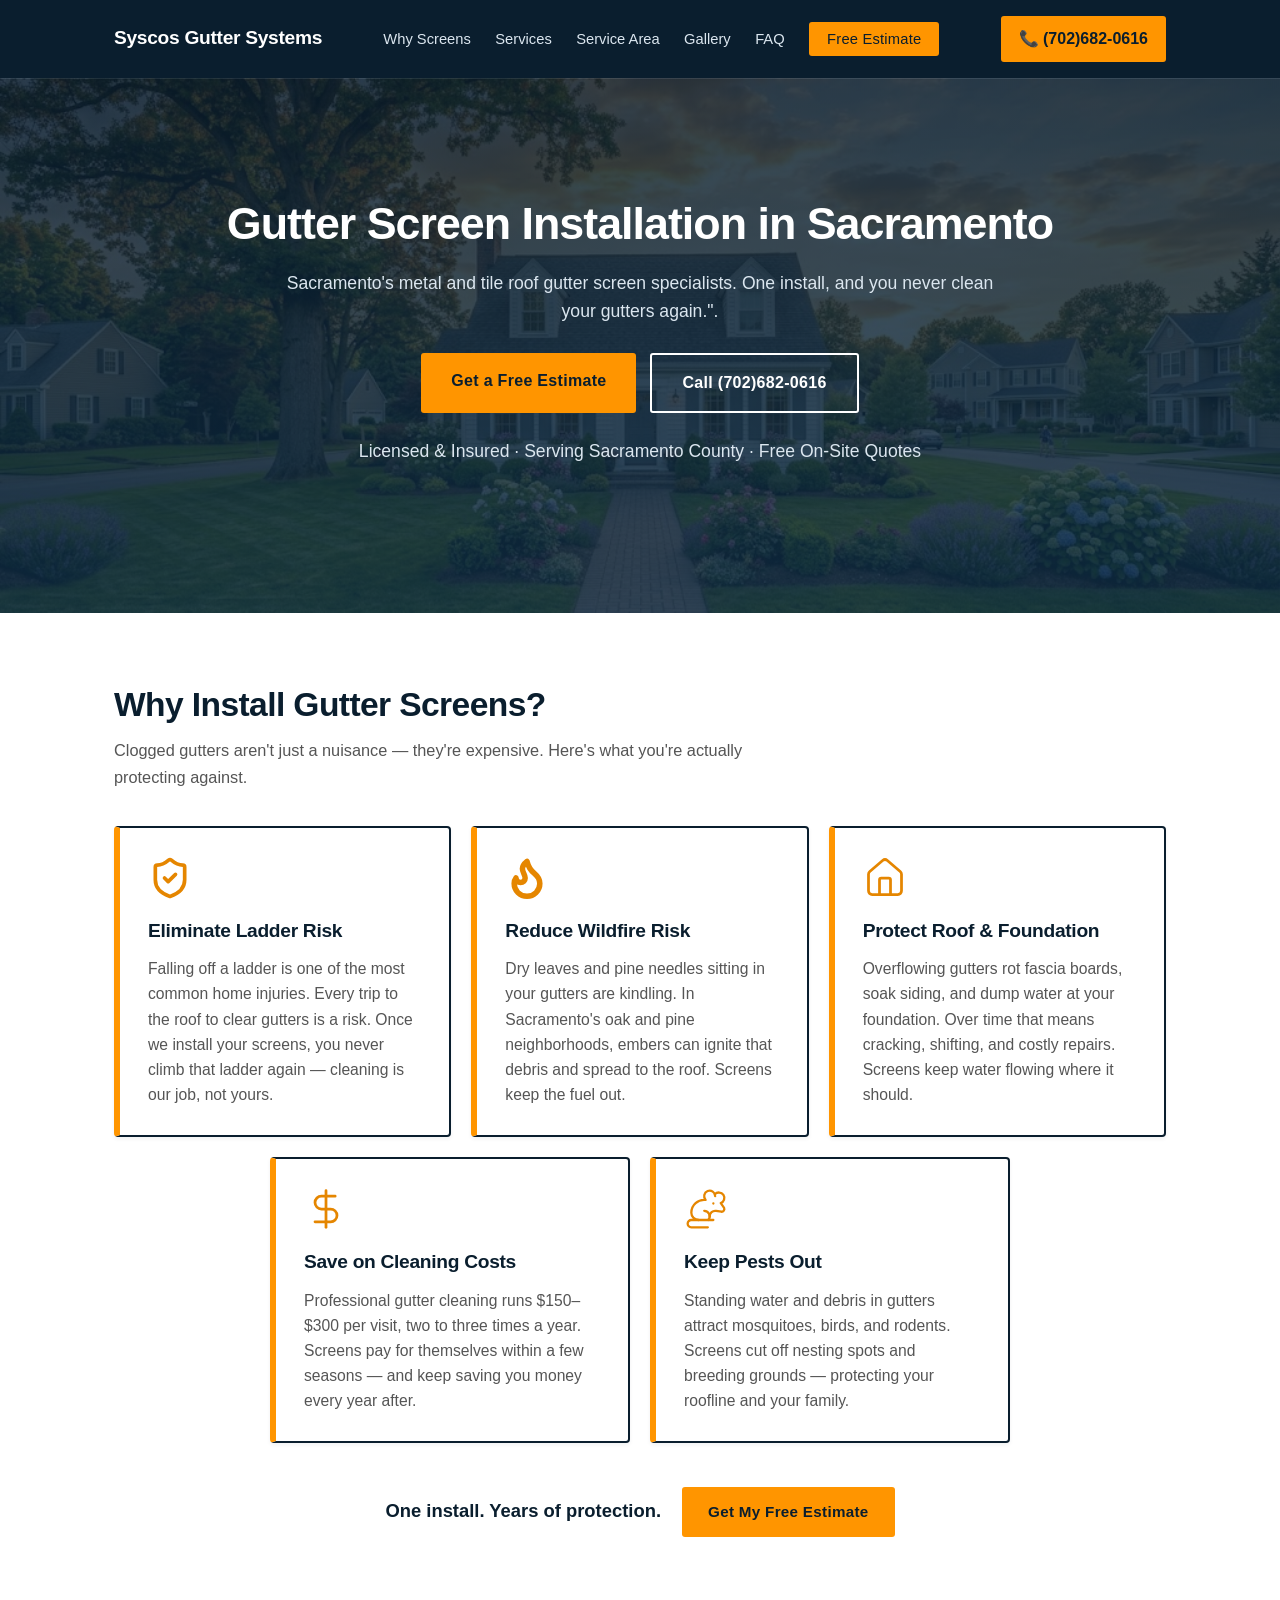
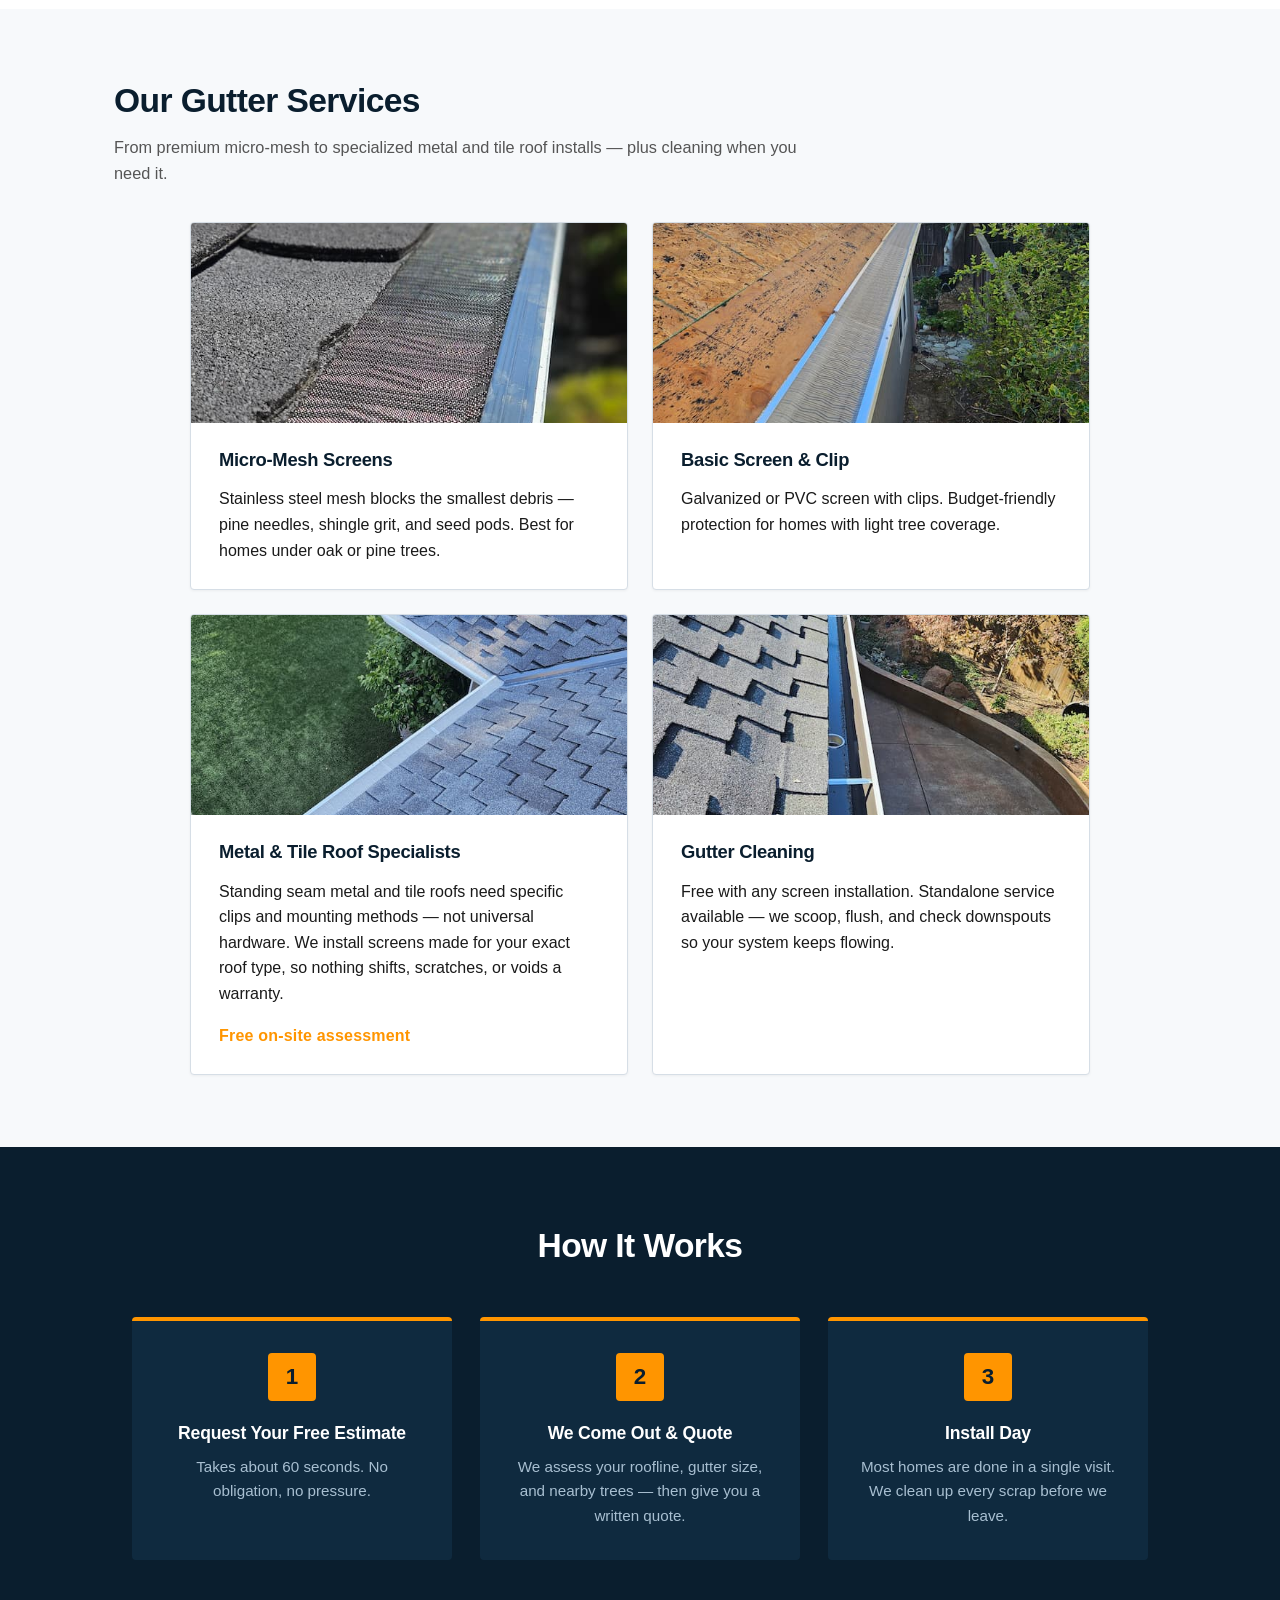
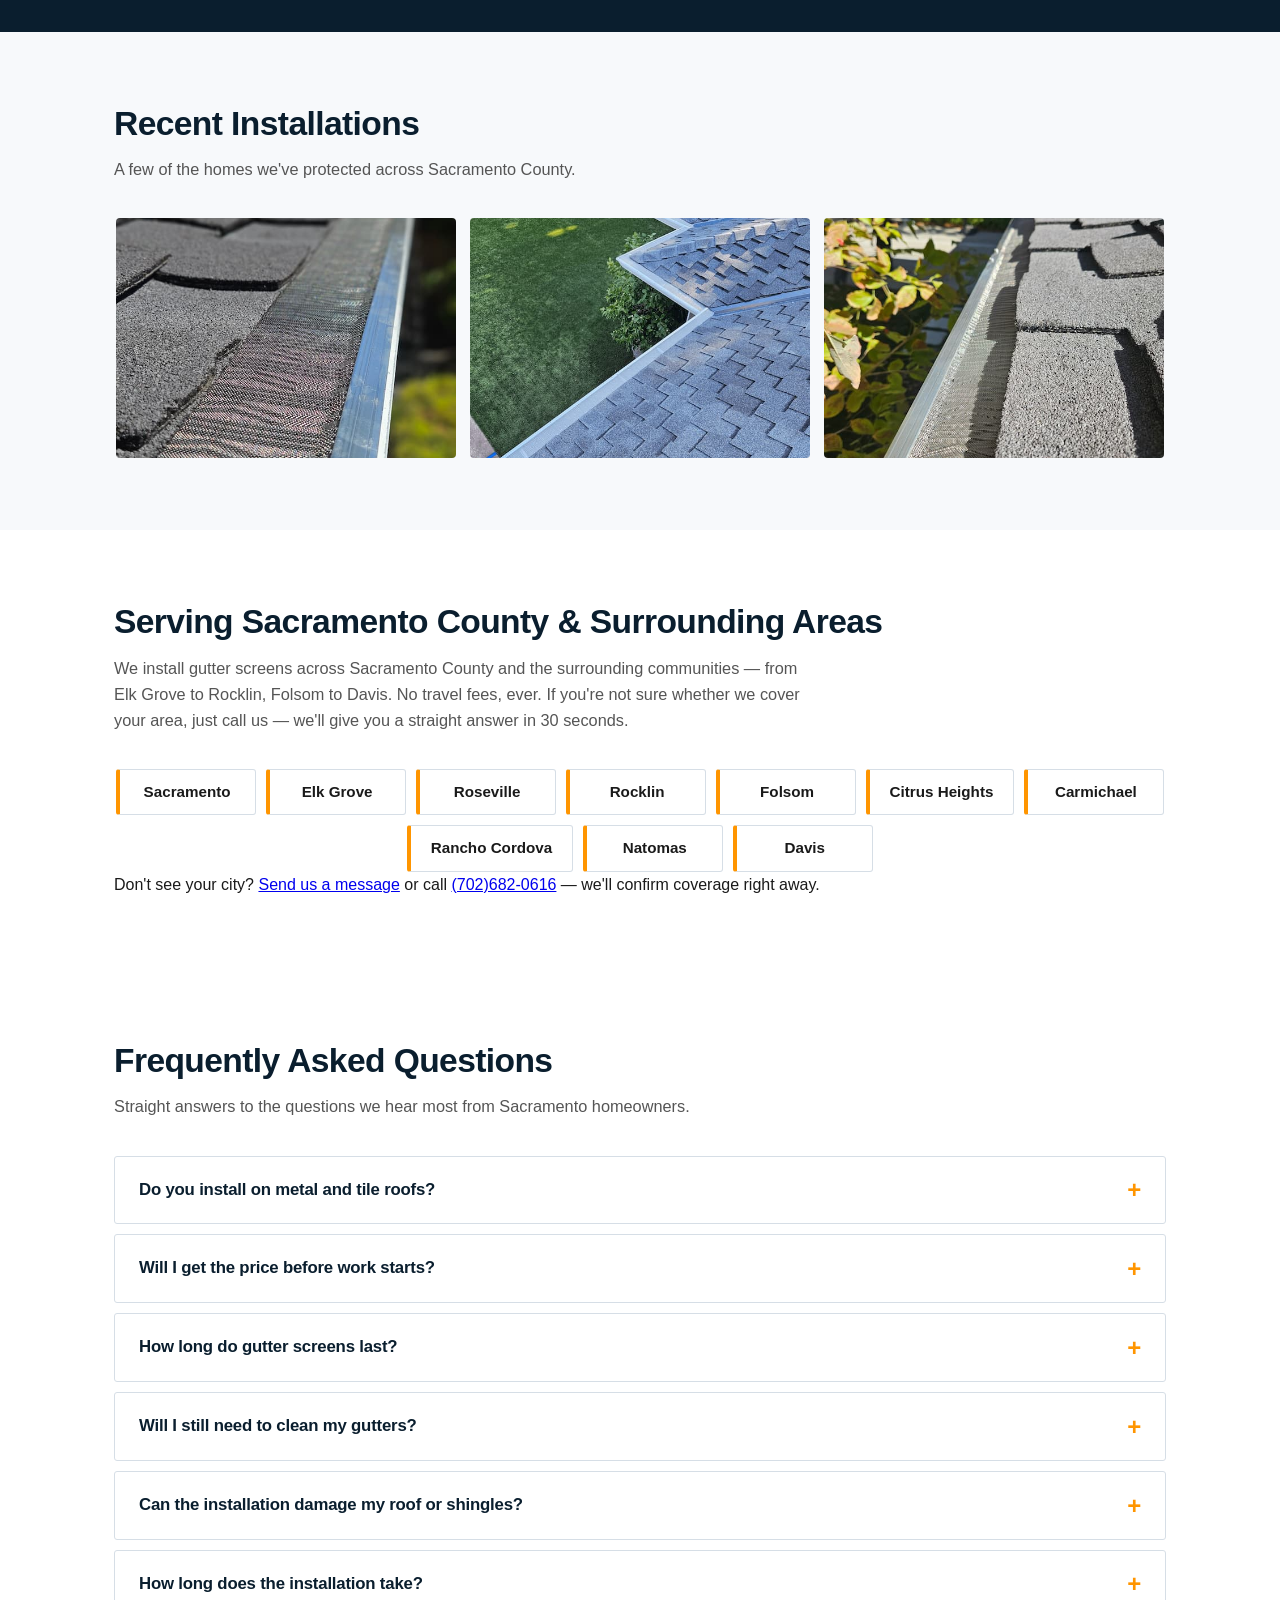
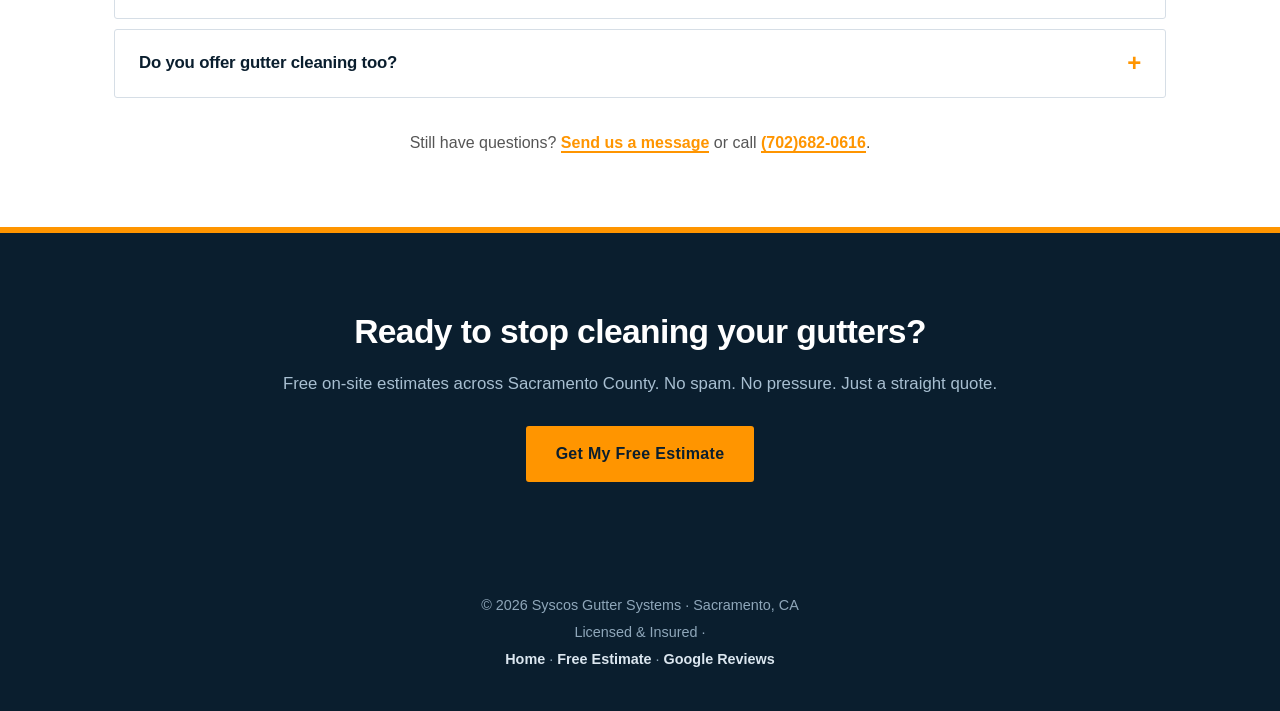
==== commit 39403952: "update images" ====
--- a/index.html
+++ b/index.html
@@ -372,7 +372,7 @@
           <img src="images/install-1.jpg" alt="Gutter screen installation on a Sacramento home">
         </div>
         <div class="gallery-item">
-          <img src="images/install-3.jpg" alt="Two-story home with new gutter screens in Roseville">
+          <img src="images/install-4.jpg" alt="Two-story home with new gutter screens in Roseville">
         </div>
           <div class="gallery-item">
     <img src="images/install-5.jpg" alt="Metal roof gutter screen installation in Sacramento">
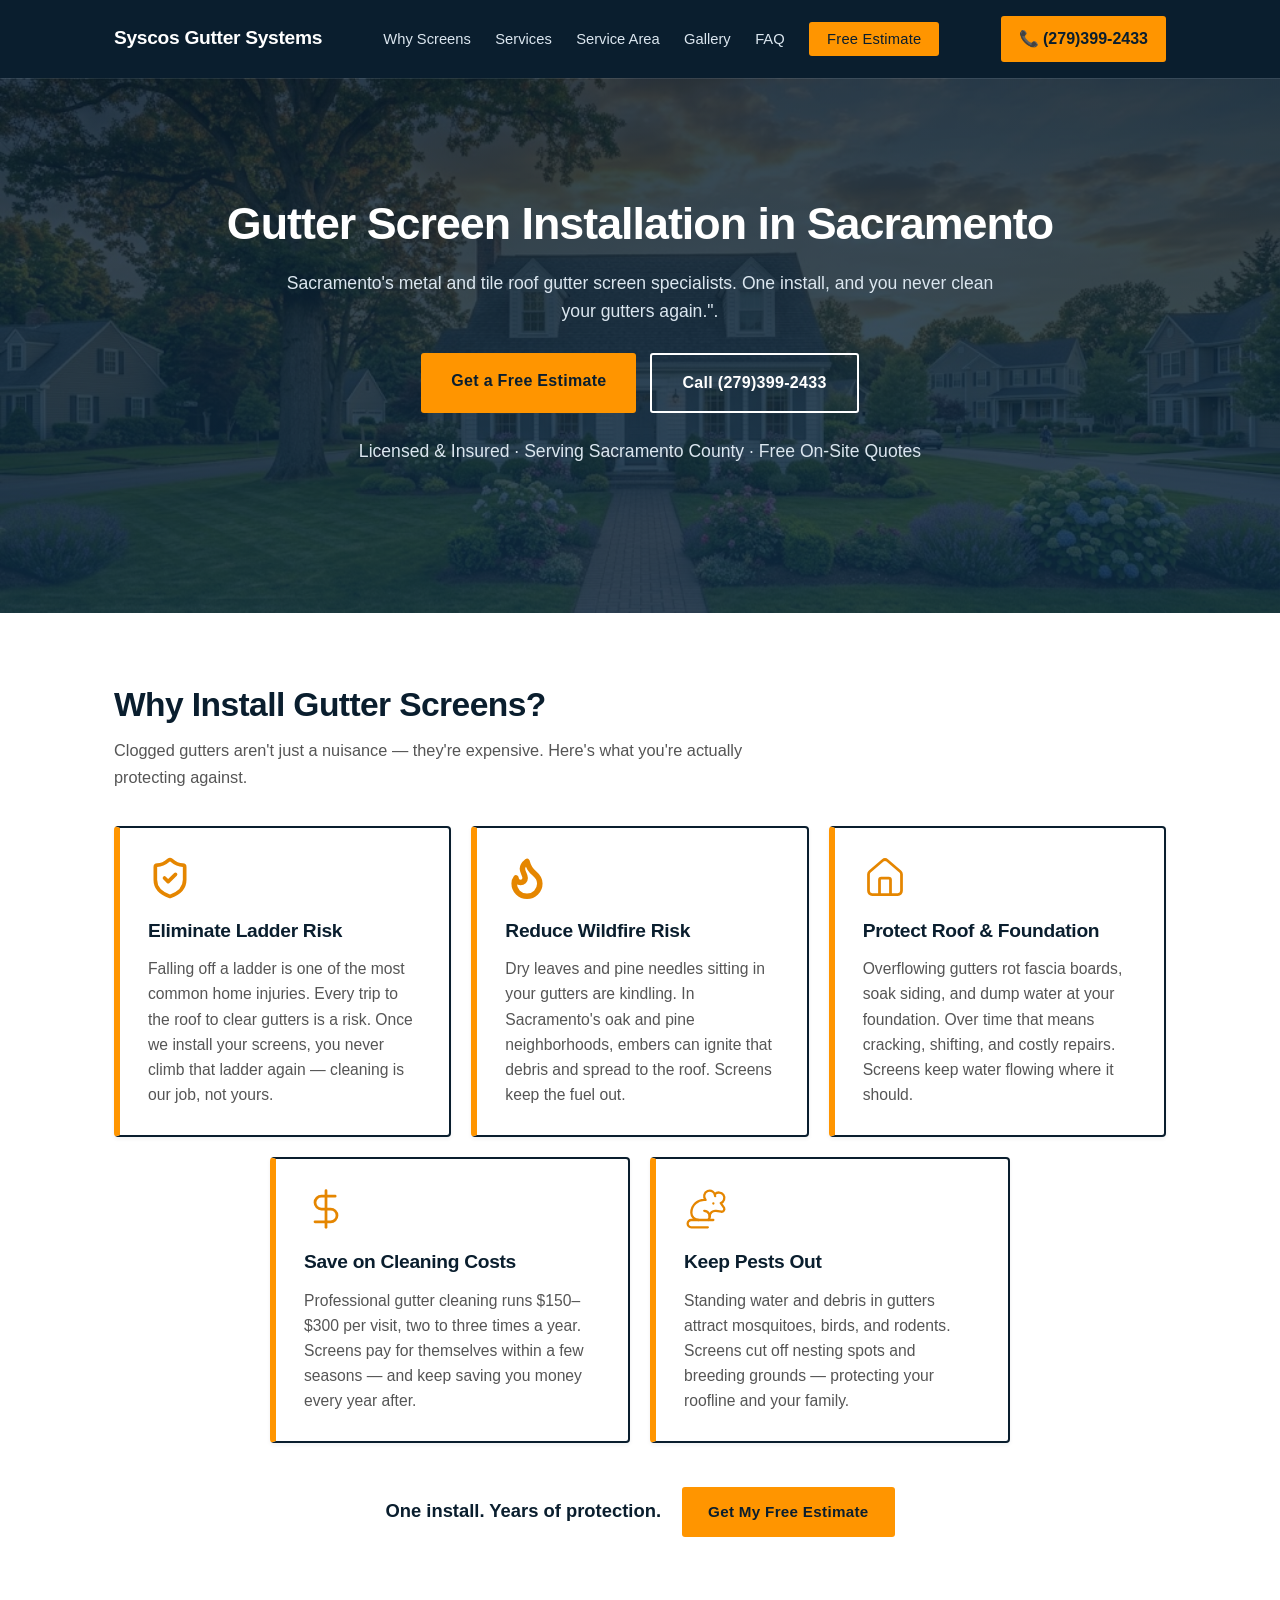
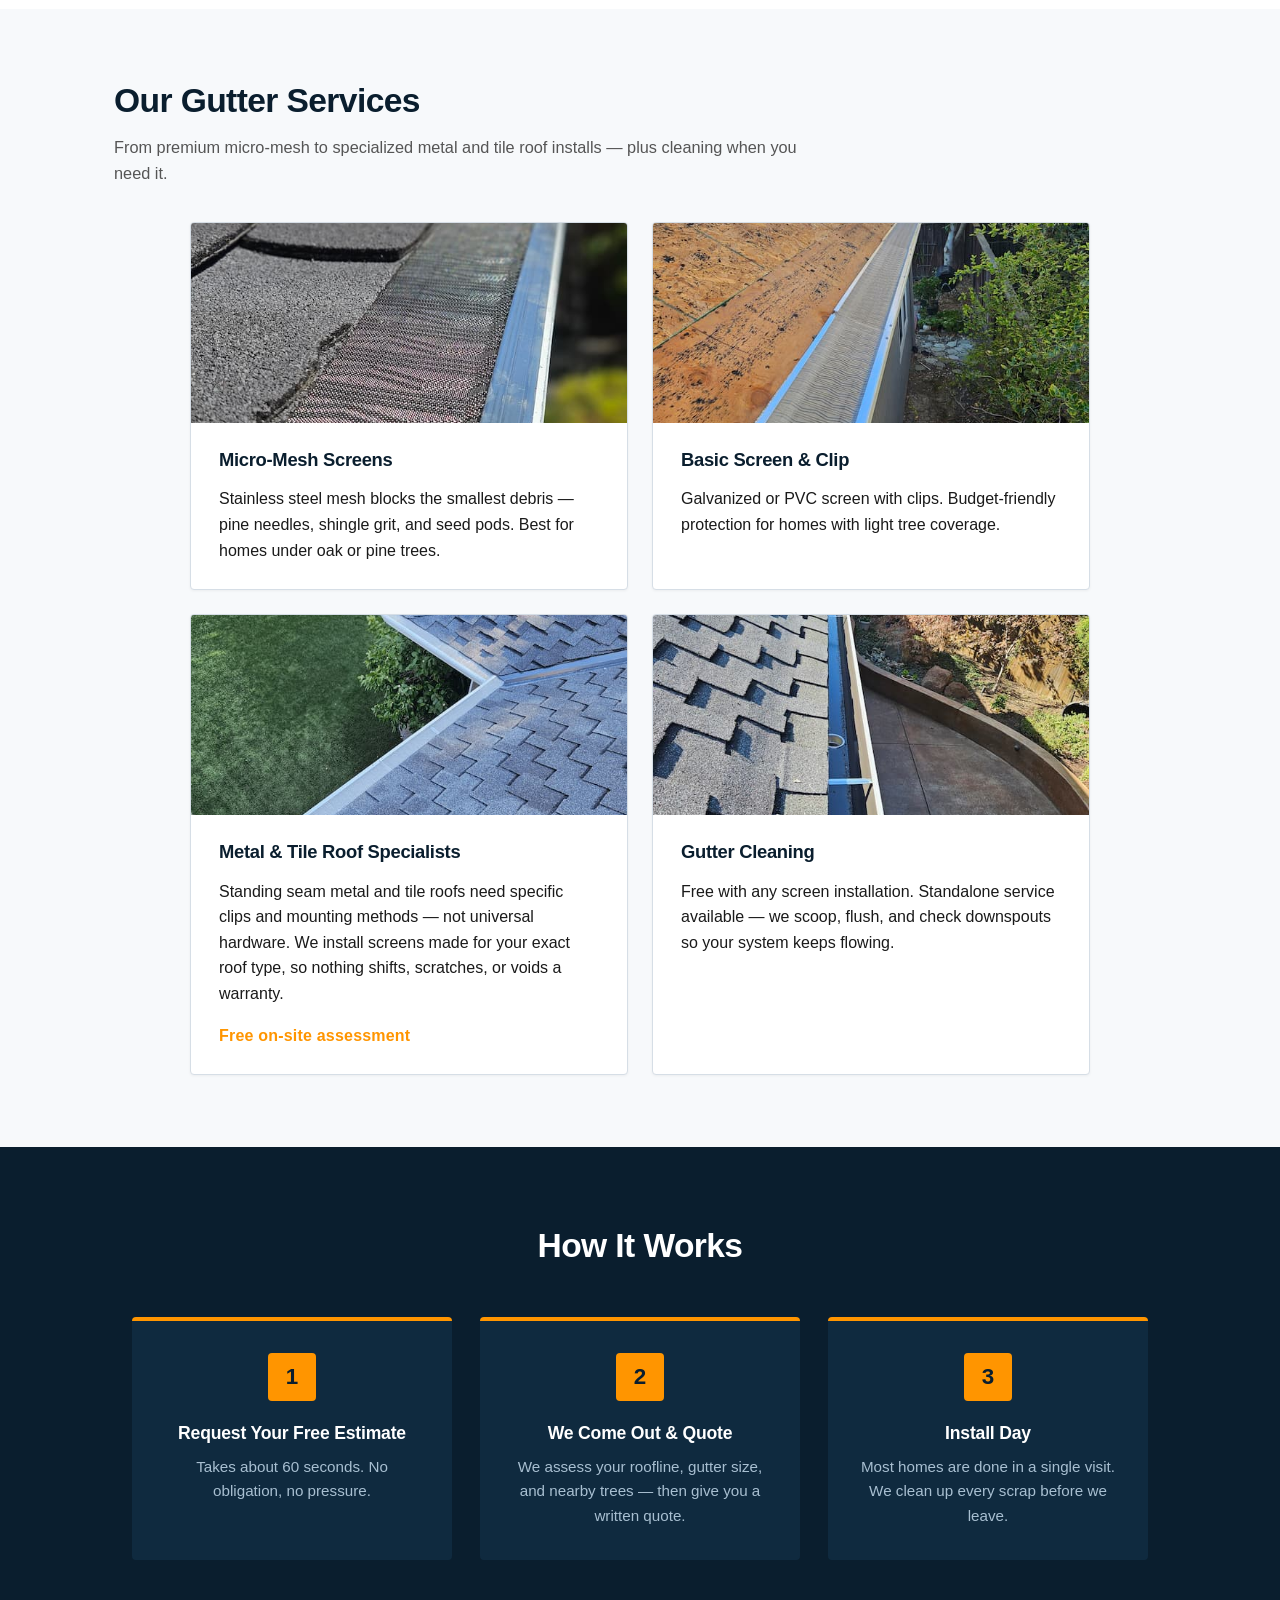
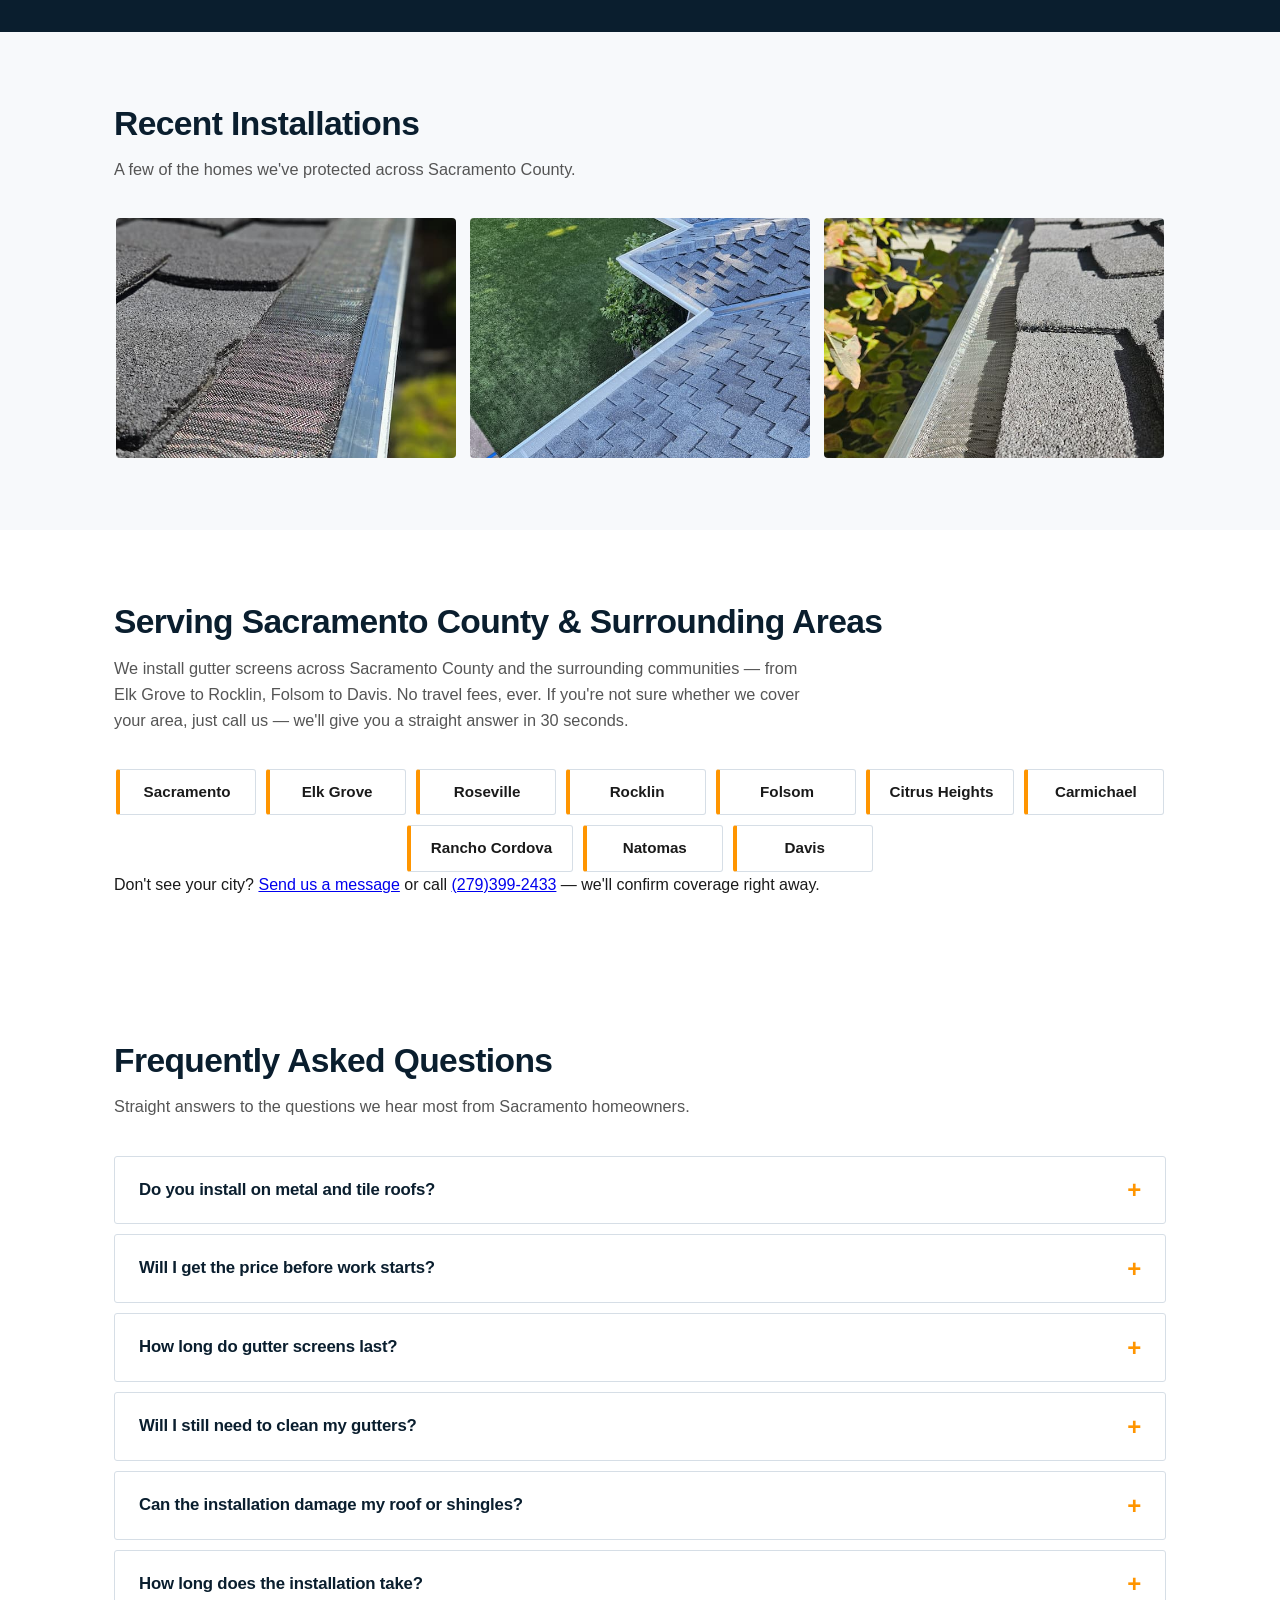
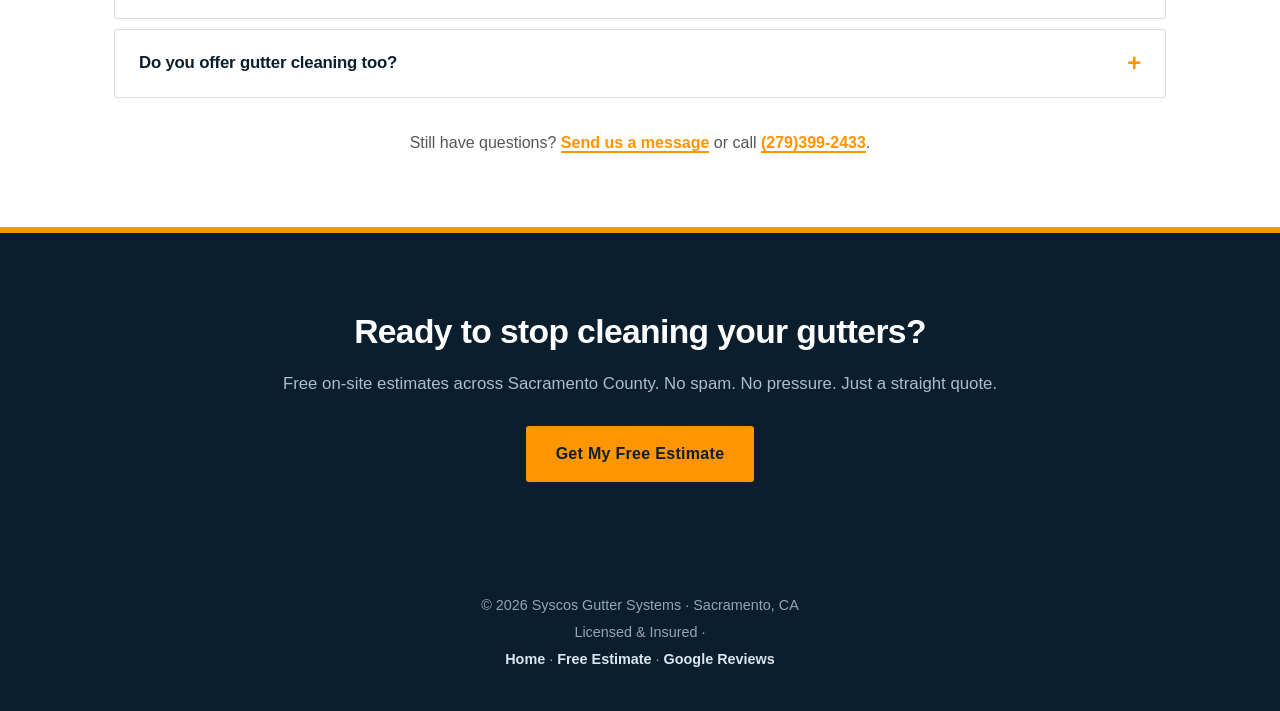
==== commit 191eb1c6: "update phone number" ====
--- a/index.html
+++ b/index.html
@@ -41,7 +41,7 @@
     "name": "Syscos Gutter Systems",
     "description": "Gutter screen installation and gutter cleaning serving Sacramento, Elk Grove, Roseville, Rocklin, Folsom, and surrounding areas. Metal and tile roof specialists.",
     "url": "https://syscosguttersystems.com/",
-    "telephone": "+1-702-682-0616",
+    "telephone": "+1-(279)399-2433",
     "email": "info@syscosguttersystems.com",
     "image": "https://syscosguttersystems.com/images/hero.jpg",
     "priceRange": "$$",
@@ -199,7 +199,7 @@
         <a href="estimate.html" class="btn-nav">Free Estimate</a>
       </nav>
       <!-- PHONE: replace with real number -->
-      <a href="tel:+17026820616" class="phone-btn">📞 (702)682-0616</a>
+      <a href="tel:+12793992433" class="phone-btn">📞 (279)399-2433</a>
     </div>
   </header>
 
@@ -211,7 +211,7 @@
       <div class="hero-cta">
         <a href="estimate.html" class="btn-primary">Get a Free Estimate</a>
         <!-- PHONE: replace with real number -->
-        <a href="tel:+17026820616" class="btn-secondary">Call (702)682-0616</a>
+        <a href="tel:+12793992433" class="btn-secondary">Call (279)399-2433</a>
       </div>
       <p class="trust-line">Licensed &amp; Insured · Serving Sacramento County · Free On-Site Quotes</p>
     </div>
@@ -402,7 +402,7 @@
     </ul>
 
     <p class="area-closer">
-      Don't see your city? <a href="estimate.html">Send us a message</a> or call <a href="tel:+1702682-0616">(702)682-0616</a> — we'll confirm coverage right away.
+      Don't see your city? <a href="estimate.html">Send us a message</a> or call <a href="tel:+1279399-2433">(279)399-2433</a> — we'll confirm coverage right away.
     </p>
   </div>
   </section>
@@ -476,7 +476,7 @@
       </div>
 
       <p class="faq-closer">
-        Still have questions? <a href="estimate.html">Send us a message</a> or call <a href="tel:+17026820616">(702)682-0616</a>.
+        Still have questions? <a href="estimate.html">Send us a message</a> or call <a href="tel:+12793992433">(279)399-2433</a>.
       </p>
     </div>
   </section>
@@ -507,7 +507,7 @@
   <!-- ===== STICKY MOBILE CALL BAR ===== -->
   <div class="mobile-call-bar" id="mobileCallBar">
     <!-- PHONE: replace with real number -->
-    <a href="tel:+17026820616" class="call-btn">📞 Call Now</a>
+    <a href="tel:+12793992433" class="call-btn">📞 Call Now</a>
     <a href="estimate.html" class="estimate-btn">Get Estimate</a>
   </div>
 
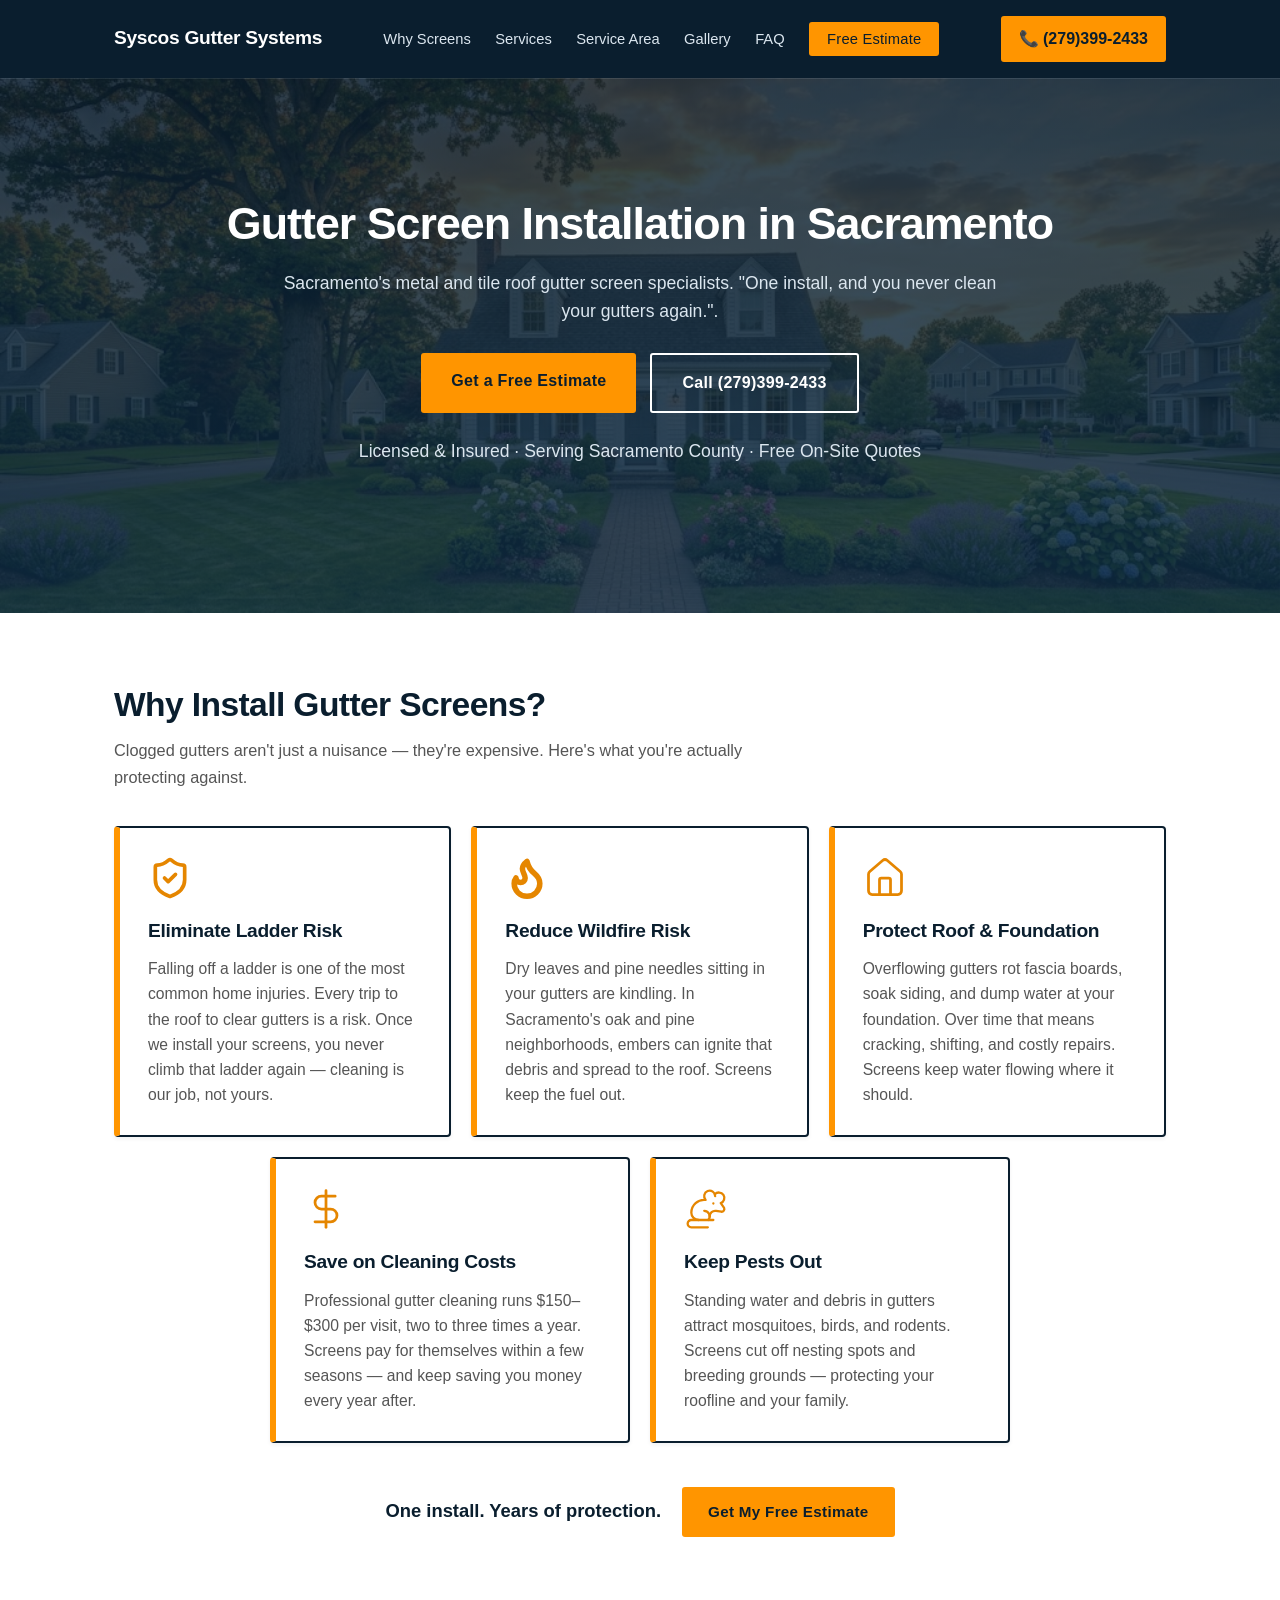
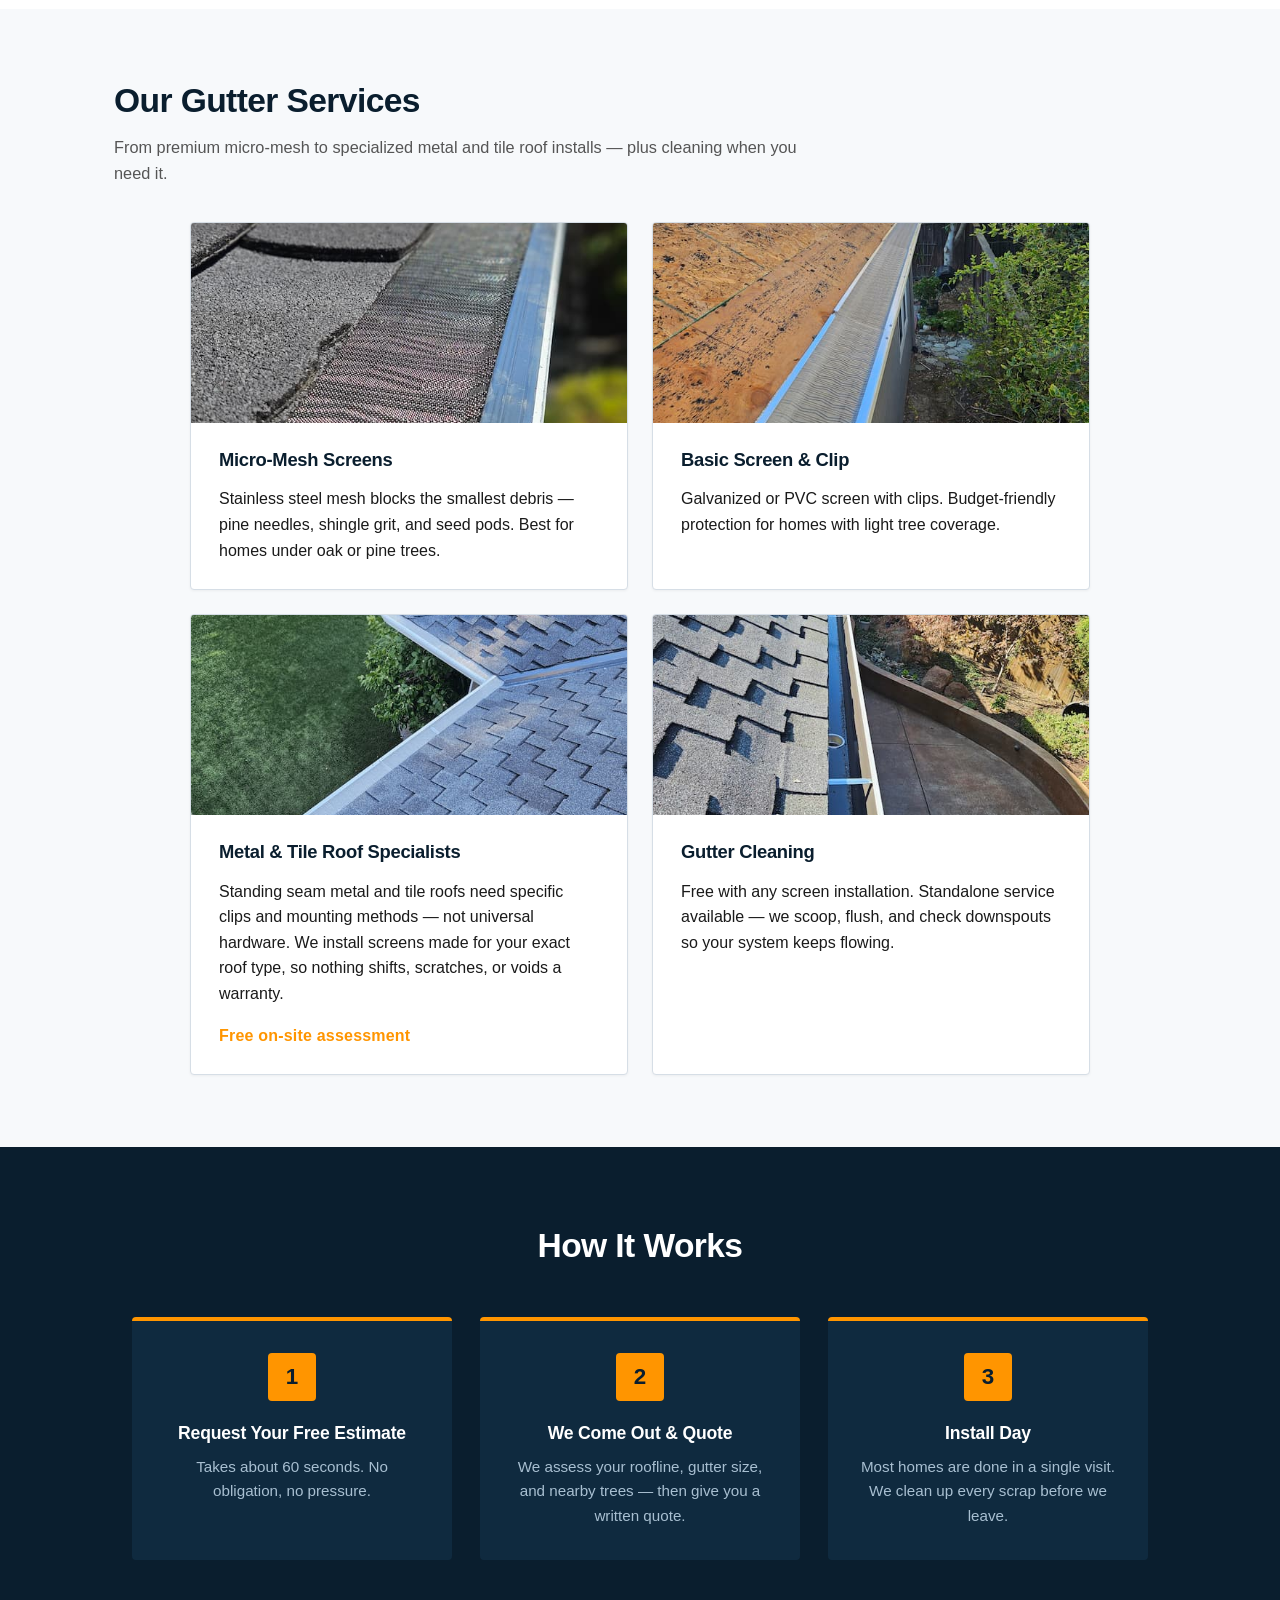
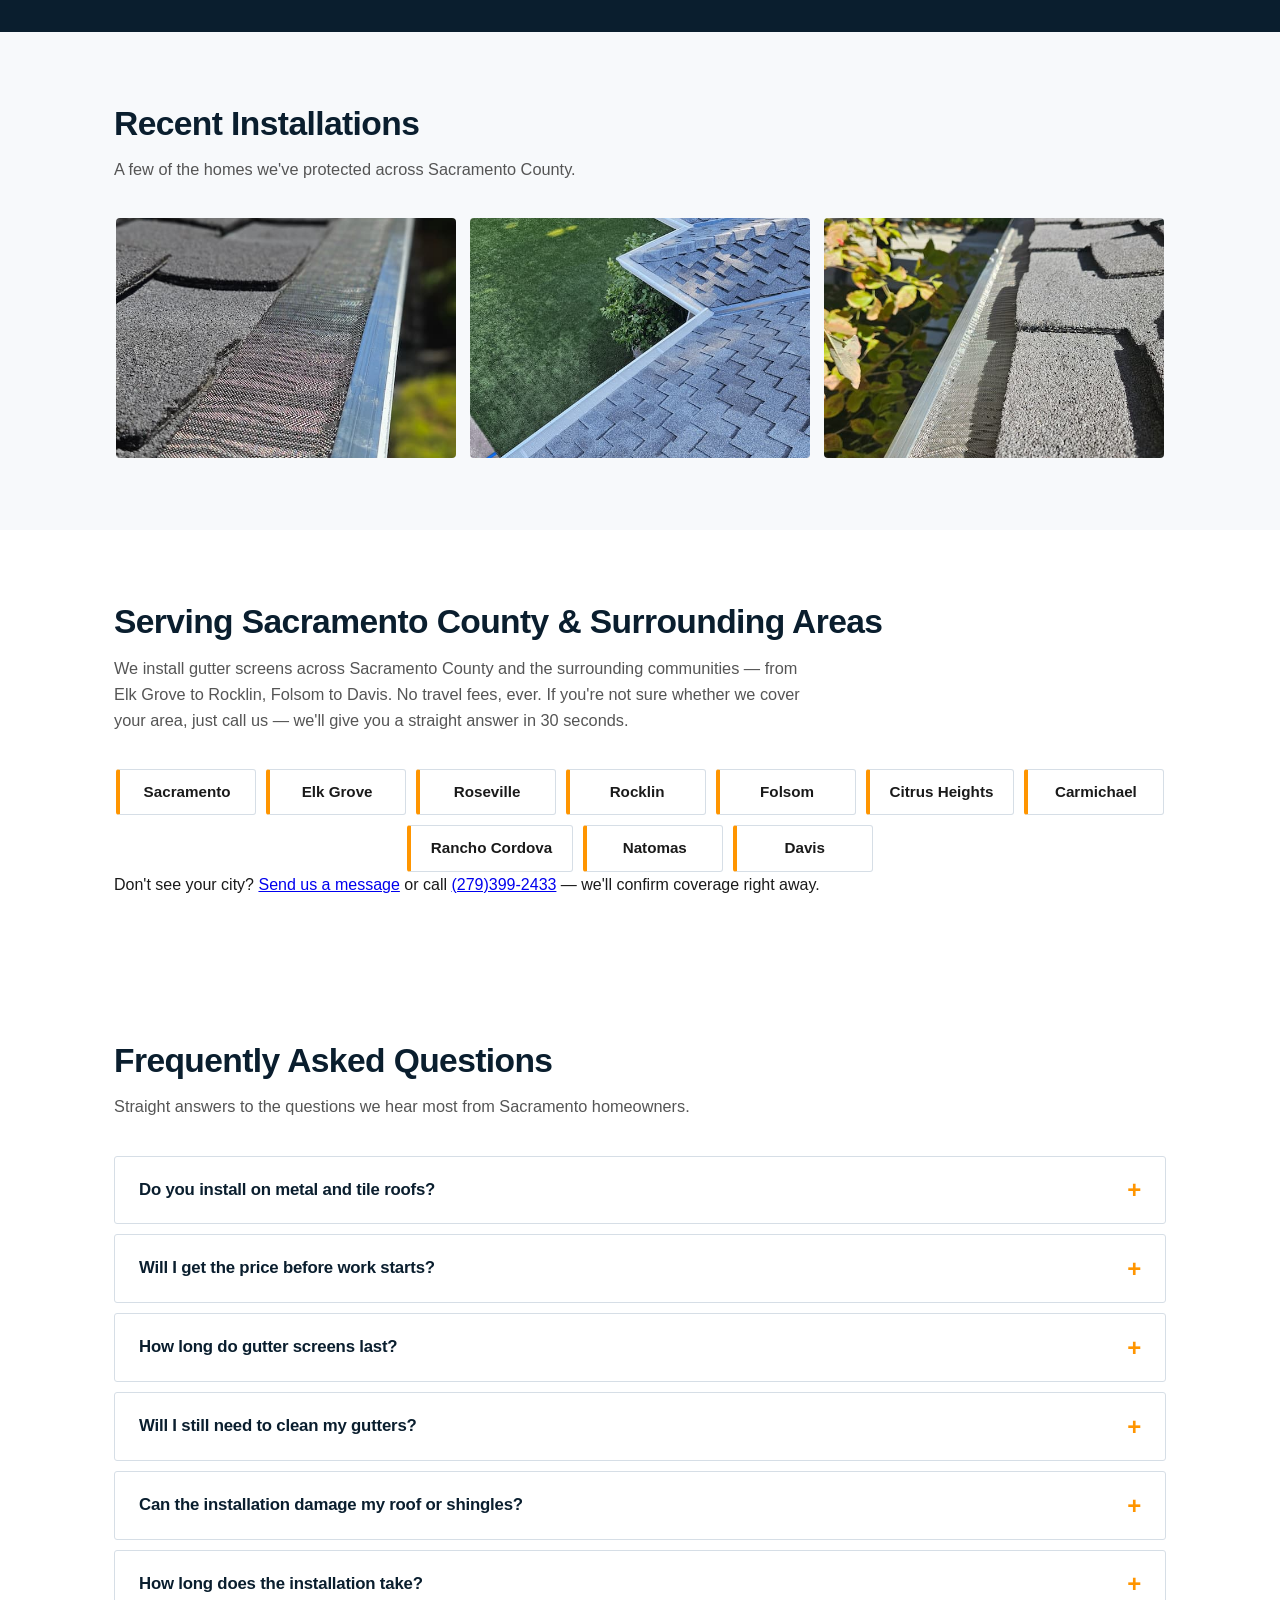
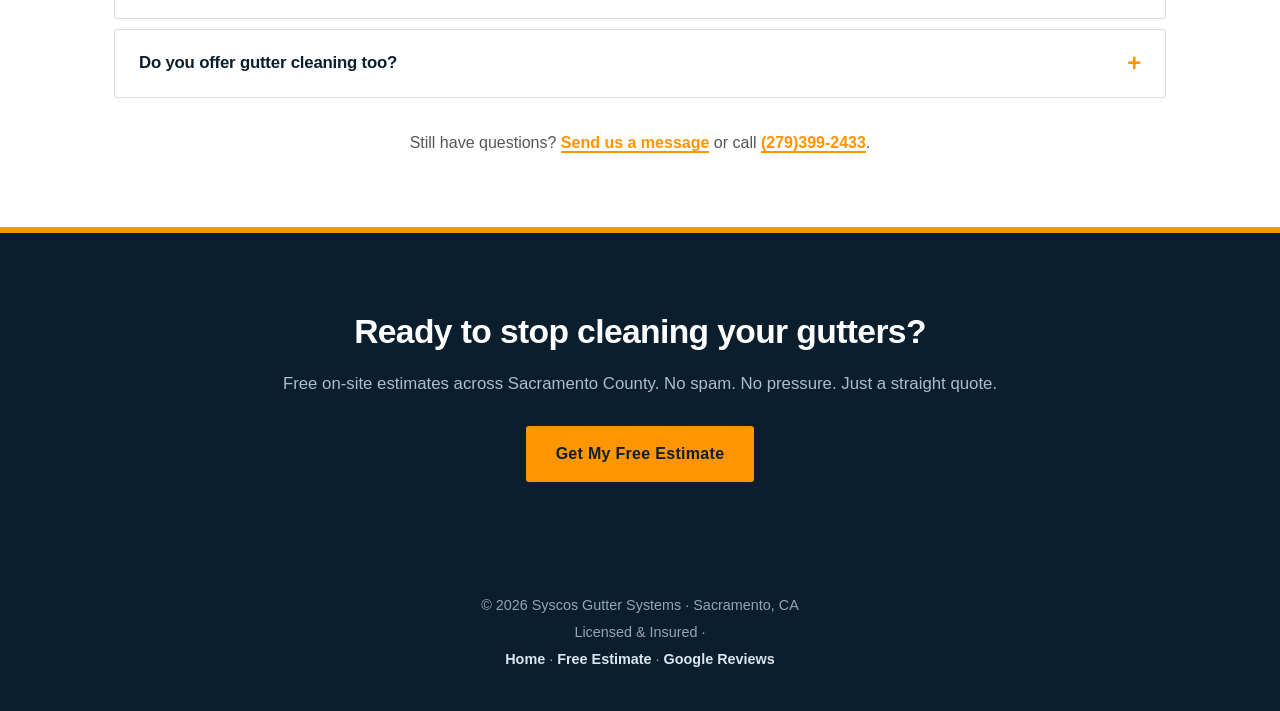
==== commit 3a048866: "fix punctuation" ====
--- a/index.html
+++ b/index.html
@@ -207,7 +207,7 @@
   <section class="hero">
     <div class="container hero-content">
       <h1>Gutter Screen Installation in Sacramento</h1>
-      <p>Sacramento's metal and tile roof gutter screen specialists. One install, and you never clean your gutters again.".</p>
+      <p>Sacramento's metal and tile roof gutter screen specialists. "One install, and you never clean your gutters again.".</p>
       <div class="hero-cta">
         <a href="estimate.html" class="btn-primary">Get a Free Estimate</a>
         <!-- PHONE: replace with real number -->
